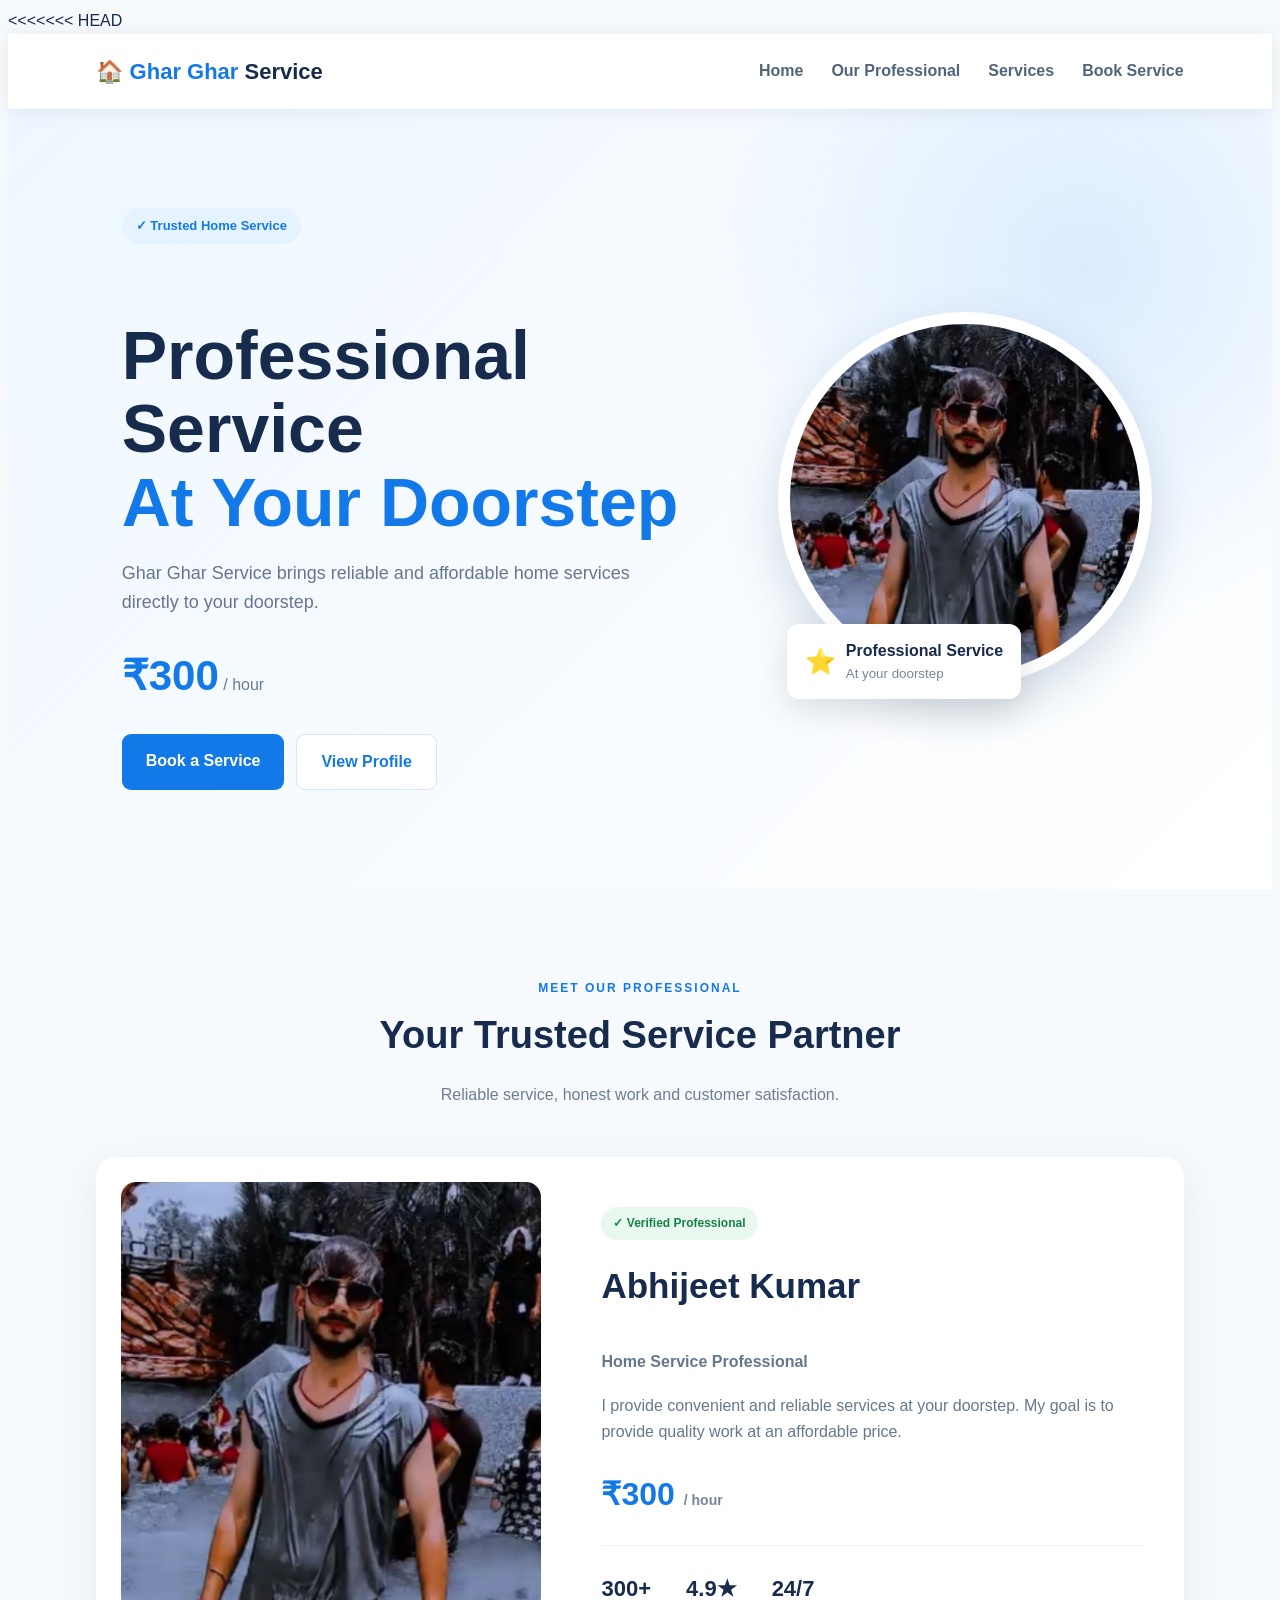
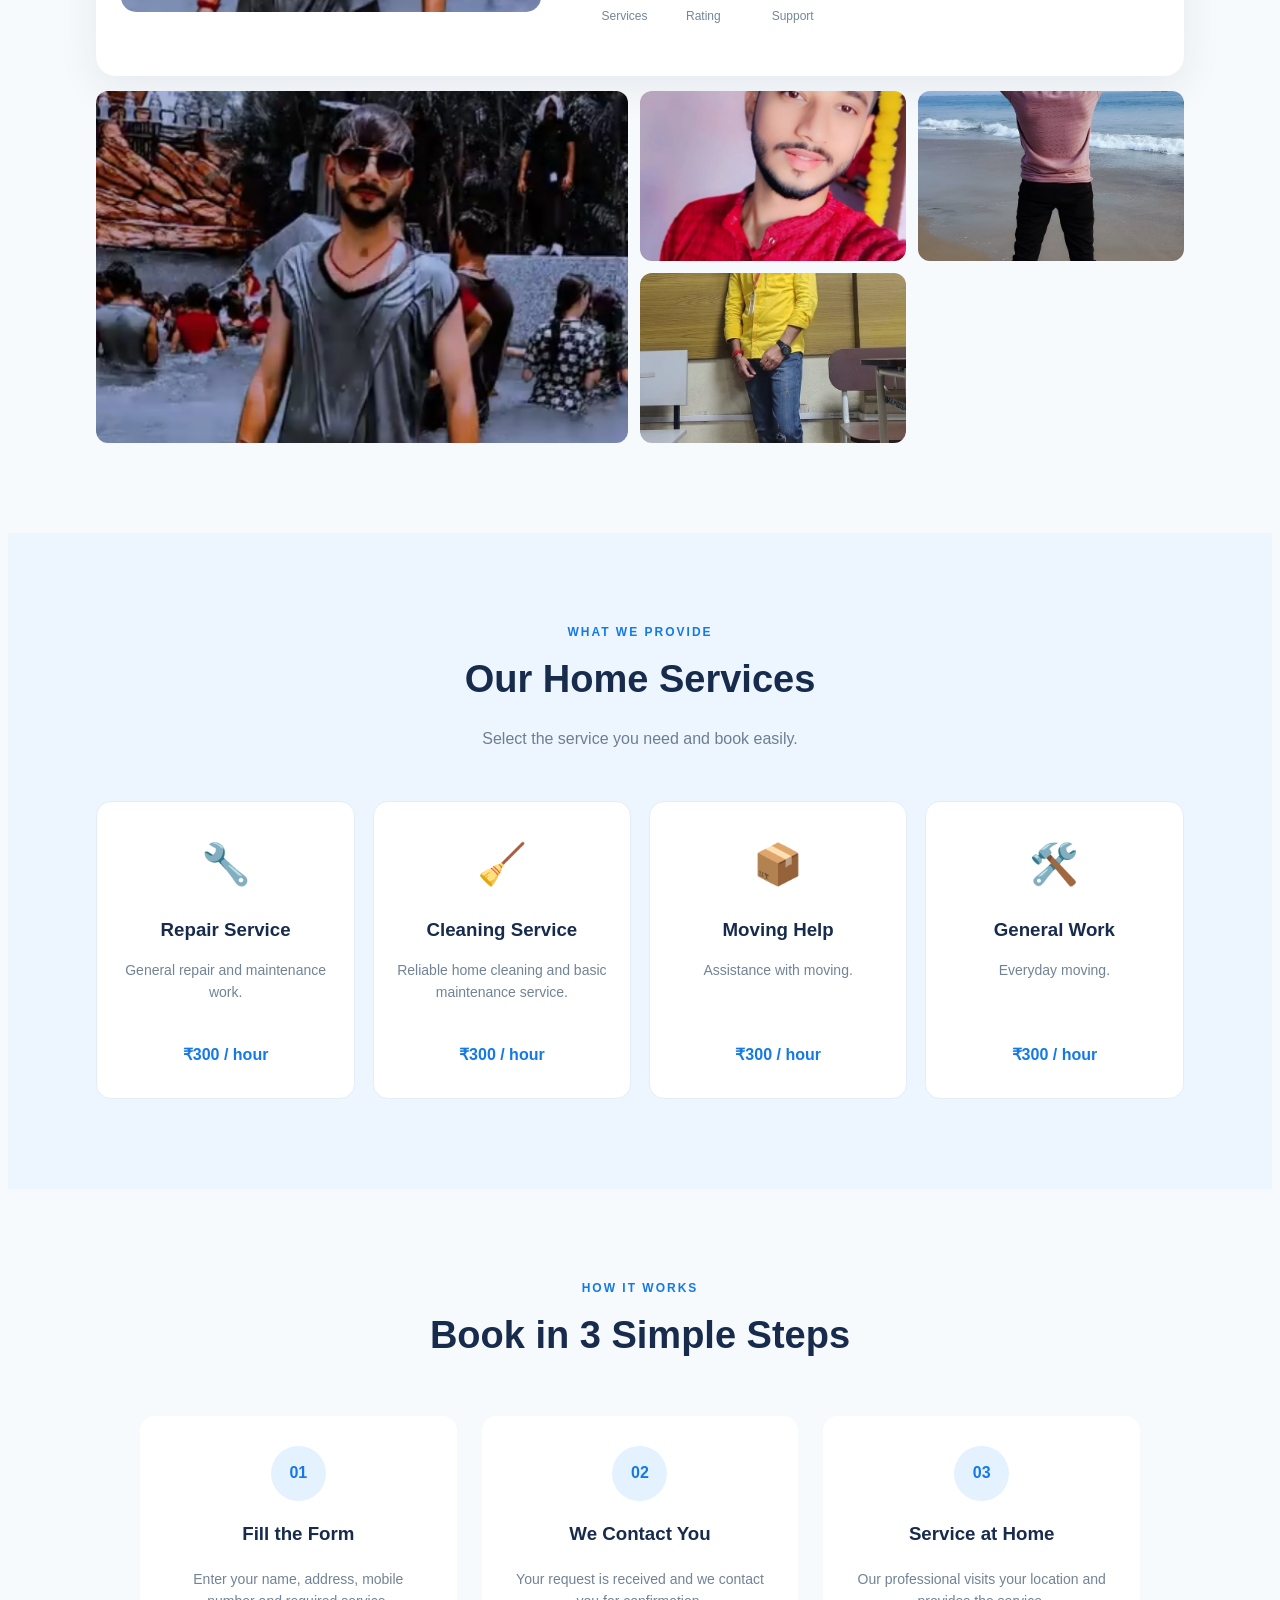
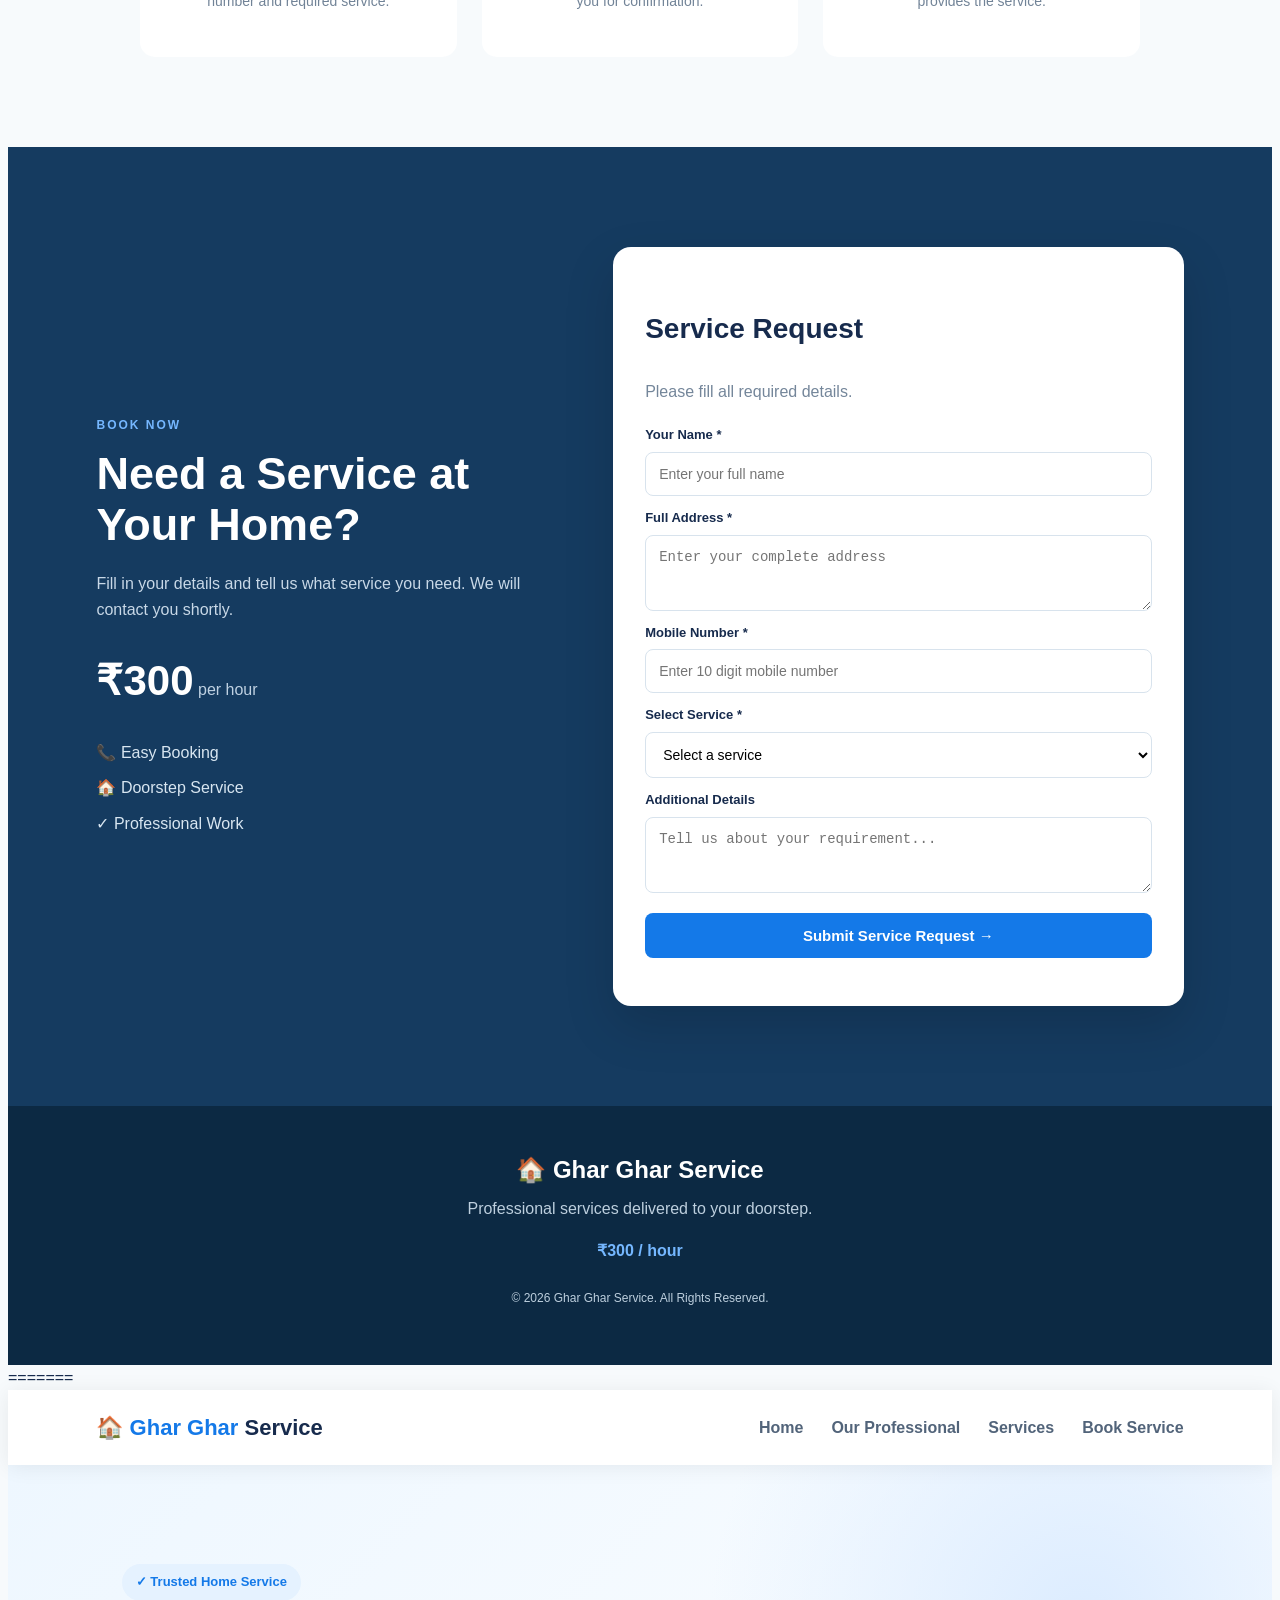
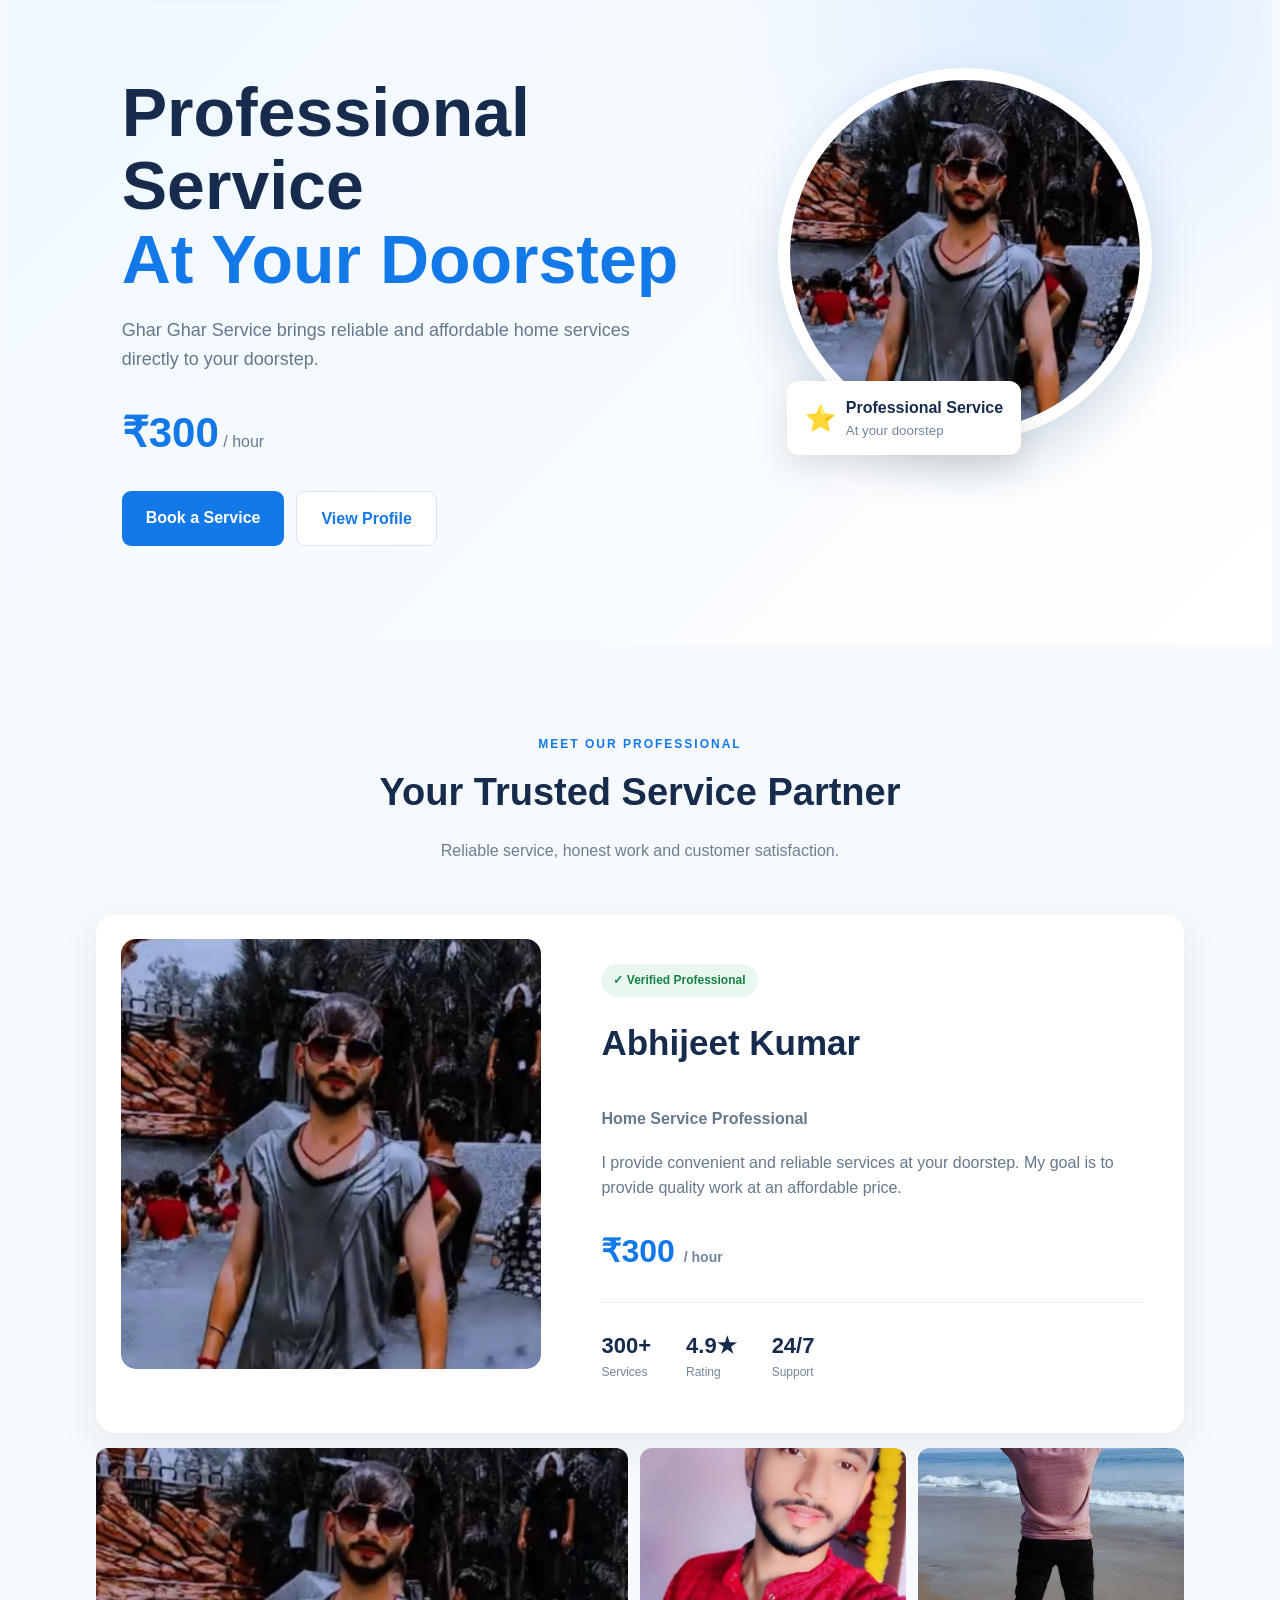
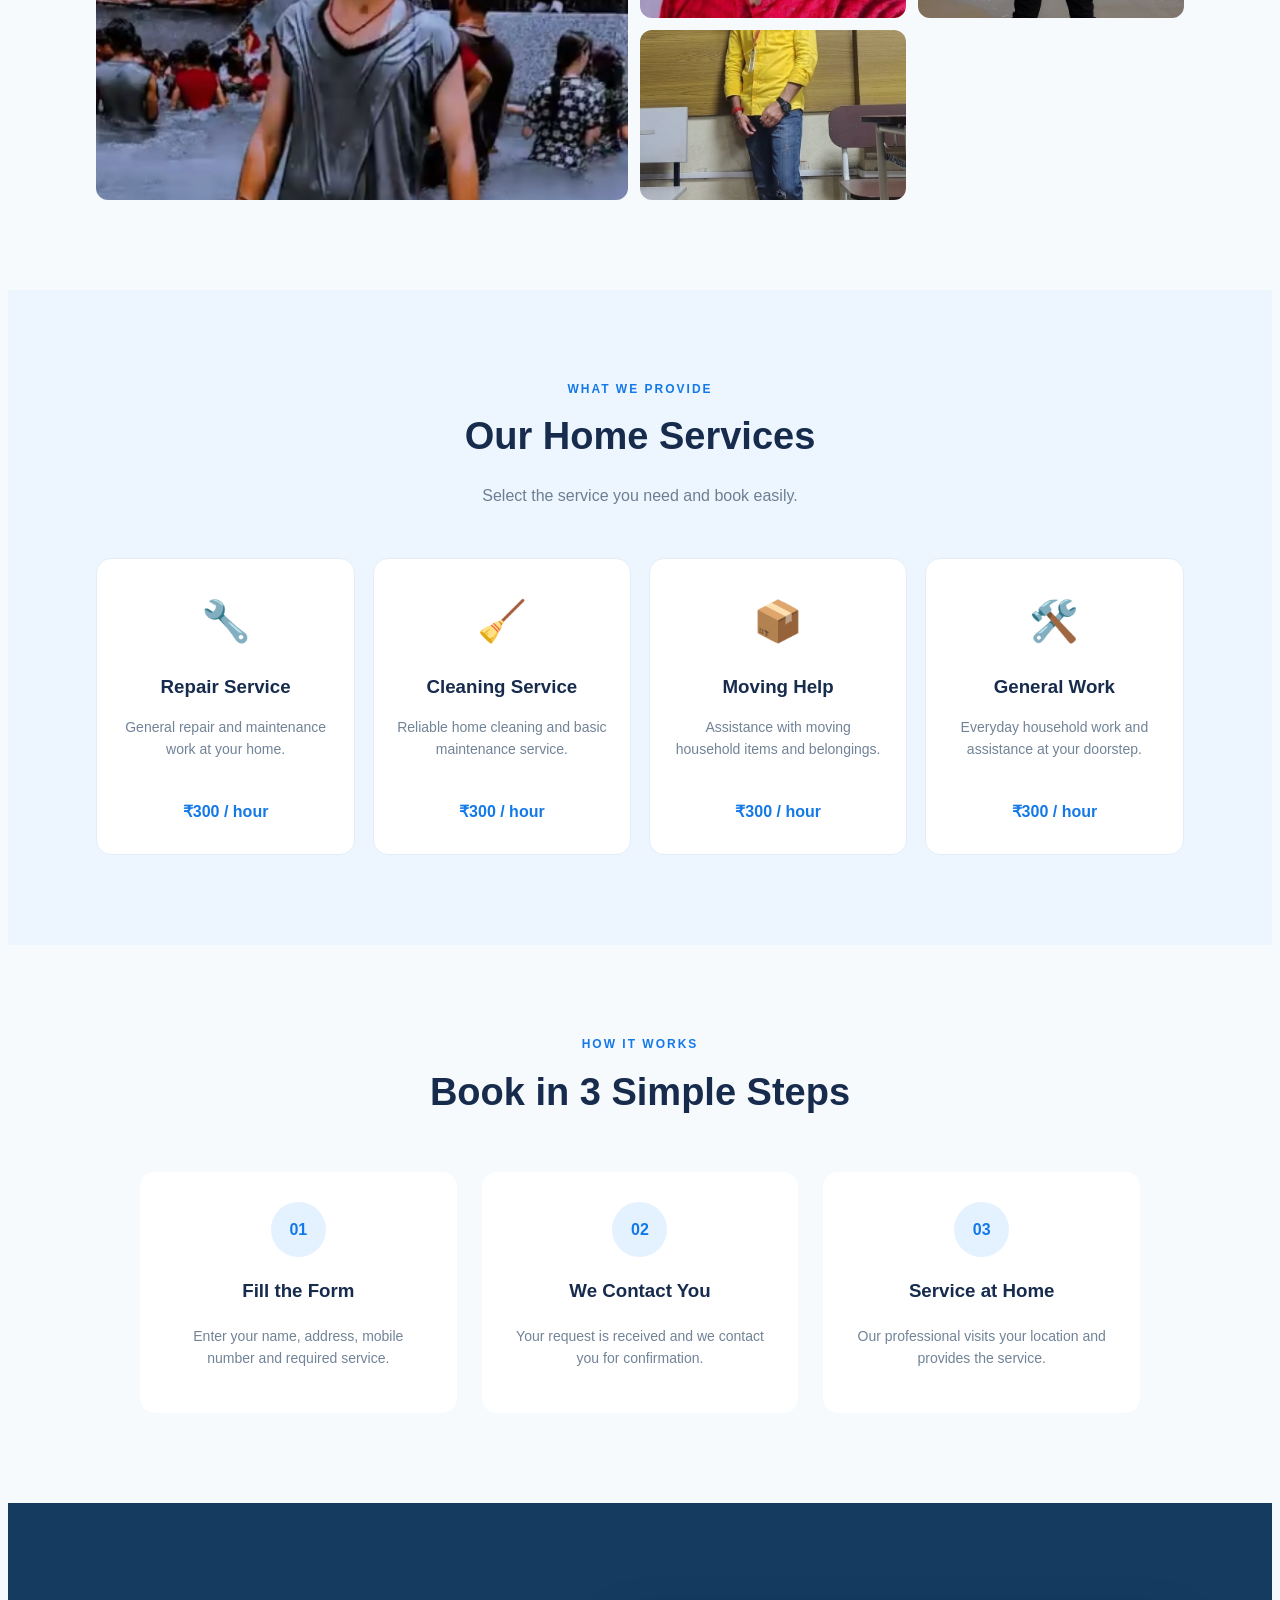
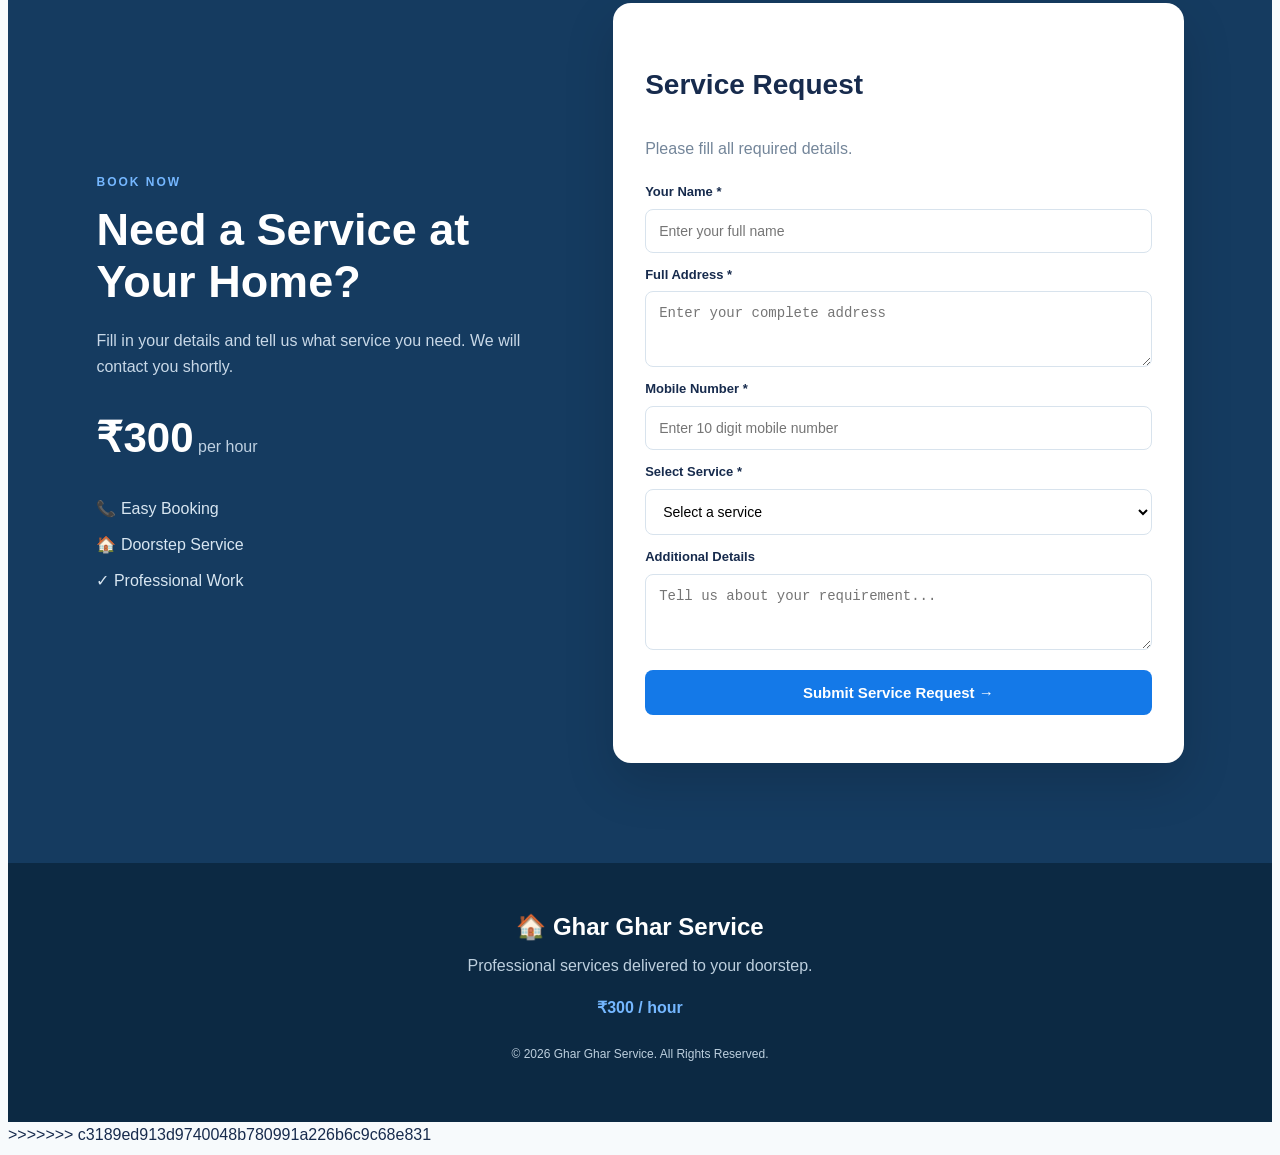
==== index.html @ c584a358 "Merge GitHub repository" ====
<<<<<<< HEAD
<!DOCTYPE html>
<html lang="en">
<head>
    <meta charset="UTF-8">
    <meta name="viewport" content="width=device-width, initial-scale=1.0">

    <title>Ghar Ghar Service | Home Services</title>

    <link rel="stylesheet" href="style.css">
</head>

<body>

<!-- ================= NAVBAR ================= -->

<header class="navbar">

    <div class="logo">
        🏠 <span>Ghar Ghar</span> Service
    </div>

    <button class="menu-btn" id="menuBtn">☰</button>

    <nav id="navMenu">
        <a href="#home">Home</a>
        <a href="#profile">Our Professional</a>
        <a href="#services">Services</a>
        <a href="#booking">Book Service</a>
    </nav>

</header>


<!-- ================= HERO ================= -->

<section class="hero" id="home">

    <div class="hero-content">

        <div class="badge">
            ✓ Trusted Home Service
        </div>

        <h1>
            Professional Service
            <span>At Your Doorstep</span>
        </h1>

        <p>
            Ghar Ghar Service brings reliable and affordable
            home services directly to your doorstep.
        </p>

        <div class="price">
            <strong>₹300</strong>
            <span>/ hour</span>
        </div>

        <div class="hero-buttons">

            <a href="#booking" class="btn">
                Book a Service
            </a>

            <a href="#profile" class="btn btn-light">
                View Profile
            </a>

        </div>

    </div>


    <div class="hero-profile">

        <div class="profile-circle">
            <img src="images/photo1.jpg" alt="Service Professional">
        </div>

        <div class="floating-card">
            <span>⭐</span>
            <div>
                <strong>Professional Service</strong>
                <small>At your doorstep</small>
            </div>
        </div>

    </div>

</section>


<!-- ================= ABOUT / PROFILE ================= -->

<section class="profile-section" id="profile">

    <div class="section-title">

        <span>MEET OUR PROFESSIONAL</span>

        <h2>Your Trusted Service Partner</h2>

        <p>
            Reliable service, honest work and customer satisfaction.
        </p>

    </div>


    <div class="profile-container">

        <!-- Main Profile -->

        <div class="profile-main">

            <div class="main-photo">

                <img src="images/photo1.jpg"
                     alt="Professional">

            </div>

            <div class="profile-info">

                <div class="verified">
                    ✓ Verified Professional
                </div>

                <h3>Abhijeet Kumar</h3>

                <p class="role">
                    Home Service Professional
                </p>

                <p>
                    I provide convenient and reliable services
                    at your doorstep. My goal is to provide
                    quality work at an affordable price.
                </p>

                <div class="profile-price">
                    ₹300 <small>/ hour</small>
                </div>

                <div class="profile-stats">

                    <div>
                        <strong>300+</strong>
                        <span>Services</span>
                    </div>

                    <div>
                        <strong>4.9★</strong>
                        <span>Rating</span>
                    </div>

                    <div>
                        <strong>24/7</strong>
                        <span>Support</span>
                    </div>

                </div>

            </div>

        </div>


        <!-- Photo Gallery -->

        <div class="gallery">

            <div class="gallery-item large">
                <img src="images/photo1.jpg"
                     alt="Service Photo">
            </div>

            <div class="gallery-item">
                <img src="images/photo2.jpg"
                     alt="Service Photo">
            </div>

            <div class="gallery-item">
                <img src="images/photo3.jpg"
                     alt="Service Photo">
            </div>

            <div class="gallery-item">
                <img src="images/photo4.jpg"
                     alt="Service Photo">
            </div>

        </div>

    </div>

</section>


<!-- ================= SERVICES ================= -->

<section class="services" id="services">

    <div class="section-title">

        <span>WHAT WE PROVIDE</span>

        <h2>Our Home Services</h2>

        <p>
            Select the service you need and book easily.
        </p>

    </div>


    <div class="service-grid">

        <div class="service-card">

            <div class="service-icon">🔧</div>

            <h3>Repair Service</h3>

            <p>
                General repair and maintenance work.
            </p>

            <strong>₹300 / hour</strong>

        </div>


        <div class="service-card">

            <div class="service-icon">🧹</div>

            <h3>Cleaning Service</h3>

            <p>
                Reliable home cleaning and basic
                maintenance service.
            </p>

            <strong>₹300 / hour</strong>

        </div>


        <div class="service-card">

            <div class="service-icon">📦</div>

            <h3>Moving Help</h3>

            <p>
                Assistance with moving.
            </p>

            <strong>₹300 / hour</strong>

        </div>


        <div class="service-card">

            <div class="service-icon">🛠️</div>

            <h3>General Work</h3>

            <p>
                Everyday moving.
            </p>

            <strong>₹300 / hour</strong>

        </div>

    </div>

</section>


<!-- ================= HOW IT WORKS ================= -->

<section class="how-section">

    <div class="section-title">

        <span>HOW IT WORKS</span>

        <h2>Book in 3 Simple Steps</h2>

    </div>


    <div class="steps">

        <div class="step">

            <div class="step-number">01</div>

            <h3>Fill the Form</h3>

            <p>
                Enter your name, address, mobile number
                and required service.
            </p>

        </div>


        <div class="step">

            <div class="step-number">02</div>

            <h3>We Contact You</h3>

            <p>
                Your request is received and we contact
                you for confirmation.
            </p>

        </div>


        <div class="step">

            <div class="step-number">03</div>

            <h3>Service at Home</h3>

            <p>
                Our professional visits your location
                and provides the service.
            </p>

        </div>

    </div>

</section>


<!-- ================= BOOKING FORM ================= -->

<section class="booking-section" id="booking">

    <div class="booking-wrapper">

        <div class="booking-text">

            <span>BOOK NOW</span>

            <h2>
                Need a Service
                at Your Home?
            </h2>

            <p>
                Fill in your details and tell us what
                service you need. We will contact you
                shortly.
            </p>

            <div class="booking-price">
                <strong>₹300</strong>
                <span>per hour</span>
            </div>

            <div class="contact-info">

                <div>📞 Easy Booking</div>
                <div>🏠 Doorstep Service</div>
                <div>✓ Professional Work</div>

            </div>

        </div>


        <!-- FORM -->

        <div class="form-card">

            <h3>Service Request</h3>

            <p>
                Please fill all required details.
            </p>


            <!--
                IMPORTANT:
                Replace YOUR_EMAIL@example.com
                with your real email address.
            -->

            <form
                id="serviceForm"
                action="https://formsubmit.co/ujjwalcse07@gmail.com"
                method="POST"
            >

                <!-- FormSubmit Settings -->

                <input
                    type="hidden"
                    name="_subject"
                    value="New Ghar Ghar Service Booking"
                >

                <input
                    type="hidden"
                    name="_captcha"
                    value="false"
                >

                <input
                    type="hidden"
                    name="_template"
                    value="table"
                >

                <input
                    type="hidden"
                    name="_next"
                    value="https://gharghar.netlify.app/thanks.html"
                >


                <label for="name">
                    Your Name *
                </label>

                <input
                    type="text"
                    id="name"
                    name="Name"
                    placeholder="Enter your full name"
                    required
                >


                <label for="address">
                    Full Address *
                </label>

                <textarea
                    id="address"
                    name="Address"
                    rows="3"
                    placeholder="Enter your complete address"
                    required
                ></textarea>


                <label for="mobile">
                    Mobile Number *
                </label>

                <input
                    type="tel"
                    id="mobile"
                    name="Mobile Number"
                    placeholder="Enter 10 digit mobile number"
                    maxlength="10"
                    pattern="[0-9]{10}"
                    required
                >


                <label for="service">
                    Select Service *
                </label>

                <select
                    id="service"
                    name="Service"
                    required
                >

                    <option value="">
                        Select a service
                    </option>

                    <option value="Repair Service">
                        Repair Service
                    </option>

                    <option value="Cleaning Service">
                        Cleaning Service
                    </option>

                    <option value="Moving Help">
                        Moving Help
                    </option>

                    <option value="General Work">
                        General Work
                    </option>

                    <option value="Other">
                        Other
                    </option>

                </select>


                <label for="message">
                    Additional Details
                </label>

                <textarea
                    id="message"
                    name="Additional Details"
                    rows="3"
                    placeholder="Tell us about your requirement..."
                ></textarea>


                <button
                    type="submit"
                    class="submit-btn"
                >
                    Submit Service Request →
                </button>

                <p
                    id="formMessage"
                    class="form-message"
                ></p>

            </form>

        </div>

    </div>

</section>


<!-- ================= FOOTER ================= -->

<footer>

    <div class="footer-logo">
        🏠 Ghar Ghar Service
    </div>

    <p>
        Professional services delivered to your doorstep.
    </p>

    <div class="footer-price">
        ₹300 / hour
    </div>

    <p class="copyright">
        © 2026 Ghar Ghar Service. All Rights Reserved.
    </p>

</footer>


<script src="script.js"></script>

</body>
=======
<!DOCTYPE html>
<html lang="en">
<head>
    <meta charset="UTF-8">
    <meta name="viewport" content="width=device-width, initial-scale=1.0">

    <title>Ghar Ghar Service | Home Services</title>

    <link rel="stylesheet" href="style.css">
</head>

<body>

<!-- ================= NAVBAR ================= -->

<header class="navbar">

    <div class="logo">
        🏠 <span>Ghar Ghar</span> Service
    </div>

    <button class="menu-btn" id="menuBtn">☰</button>

    <nav id="navMenu">
        <a href="#home">Home</a>
        <a href="#profile">Our Professional</a>
        <a href="#services">Services</a>
        <a href="#booking">Book Service</a>
    </nav>

</header>


<!-- ================= HERO ================= -->

<section class="hero" id="home">

    <div class="hero-content">

        <div class="badge">
            ✓ Trusted Home Service
        </div>

        <h1>
            Professional Service
            <span>At Your Doorstep</span>
        </h1>

        <p>
            Ghar Ghar Service brings reliable and affordable
            home services directly to your doorstep.
        </p>

        <div class="price">
            <strong>₹300</strong>
            <span>/ hour</span>
        </div>

        <div class="hero-buttons">

            <a href="#booking" class="btn">
                Book a Service
            </a>

            <a href="#profile" class="btn btn-light">
                View Profile
            </a>

        </div>

    </div>


    <div class="hero-profile">

        <div class="profile-circle">
            <img src="images/photo1.jpg" alt="Service Professional">
        </div>

        <div class="floating-card">
            <span>⭐</span>
            <div>
                <strong>Professional Service</strong>
                <small>At your doorstep</small>
            </div>
        </div>

    </div>

</section>


<!-- ================= ABOUT / PROFILE ================= -->

<section class="profile-section" id="profile">

    <div class="section-title">

        <span>MEET OUR PROFESSIONAL</span>

        <h2>Your Trusted Service Partner</h2>

        <p>
            Reliable service, honest work and customer satisfaction.
        </p>

    </div>


    <div class="profile-container">

        <!-- Main Profile -->

        <div class="profile-main">

            <div class="main-photo">

                <img src="images/photo1.jpg"
                     alt="Professional">

            </div>

            <div class="profile-info">

                <div class="verified">
                    ✓ Verified Professional
                </div>

                <h3>Abhijeet Kumar</h3>

                <p class="role">
                    Home Service Professional
                </p>

                <p>
                    I provide convenient and reliable services
                    at your doorstep. My goal is to provide
                    quality work at an affordable price.
                </p>

                <div class="profile-price">
                    ₹300 <small>/ hour</small>
                </div>

                <div class="profile-stats">

                    <div>
                        <strong>300+</strong>
                        <span>Services</span>
                    </div>

                    <div>
                        <strong>4.9★</strong>
                        <span>Rating</span>
                    </div>

                    <div>
                        <strong>24/7</strong>
                        <span>Support</span>
                    </div>

                </div>

            </div>

        </div>


        <!-- Photo Gallery -->

        <div class="gallery">

            <div class="gallery-item large">
                <img src="images/photo1.jpg"
                     alt="Service Photo">
            </div>

            <div class="gallery-item">
                <img src="images/photo2.jpg"
                     alt="Service Photo">
            </div>

            <div class="gallery-item">
                <img src="images/photo3.jpg"
                     alt="Service Photo">
            </div>

            <div class="gallery-item">
                <img src="images/photo4.jpg"
                     alt="Service Photo">
            </div>

        </div>

    </div>

</section>


<!-- ================= SERVICES ================= -->

<section class="services" id="services">

    <div class="section-title">

        <span>WHAT WE PROVIDE</span>

        <h2>Our Home Services</h2>

        <p>
            Select the service you need and book easily.
        </p>

    </div>


    <div class="service-grid">

        <div class="service-card">

            <div class="service-icon">🔧</div>

            <h3>Repair Service</h3>

            <p>
                General repair and maintenance work
                at your home.
            </p>

            <strong>₹300 / hour</strong>

        </div>


        <div class="service-card">

            <div class="service-icon">🧹</div>

            <h3>Cleaning Service</h3>

            <p>
                Reliable home cleaning and basic
                maintenance service.
            </p>

            <strong>₹300 / hour</strong>

        </div>


        <div class="service-card">

            <div class="service-icon">📦</div>

            <h3>Moving Help</h3>

            <p>
                Assistance with moving household
                items and belongings.
            </p>

            <strong>₹300 / hour</strong>

        </div>


        <div class="service-card">

            <div class="service-icon">🛠️</div>

            <h3>General Work</h3>

            <p>
                Everyday household work and
                assistance at your doorstep.
            </p>

            <strong>₹300 / hour</strong>

        </div>

    </div>

</section>


<!-- ================= HOW IT WORKS ================= -->

<section class="how-section">

    <div class="section-title">

        <span>HOW IT WORKS</span>

        <h2>Book in 3 Simple Steps</h2>

    </div>


    <div class="steps">

        <div class="step">

            <div class="step-number">01</div>

            <h3>Fill the Form</h3>

            <p>
                Enter your name, address, mobile number
                and required service.
            </p>

        </div>


        <div class="step">

            <div class="step-number">02</div>

            <h3>We Contact You</h3>

            <p>
                Your request is received and we contact
                you for confirmation.
            </p>

        </div>


        <div class="step">

            <div class="step-number">03</div>

            <h3>Service at Home</h3>

            <p>
                Our professional visits your location
                and provides the service.
            </p>

        </div>

    </div>

</section>


<!-- ================= BOOKING FORM ================= -->

<section class="booking-section" id="booking">

    <div class="booking-wrapper">

        <div class="booking-text">

            <span>BOOK NOW</span>

            <h2>
                Need a Service
                at Your Home?
            </h2>

            <p>
                Fill in your details and tell us what
                service you need. We will contact you
                shortly.
            </p>

            <div class="booking-price">
                <strong>₹300</strong>
                <span>per hour</span>
            </div>

            <div class="contact-info">

                <div>📞 Easy Booking</div>
                <div>🏠 Doorstep Service</div>
                <div>✓ Professional Work</div>

            </div>

        </div>


        <!-- FORM -->

        <div class="form-card">

            <h3>Service Request</h3>

            <p>
                Please fill all required details.
            </p>


            <!--
                IMPORTANT:
                Replace YOUR_EMAIL@example.com
                with your real email address.
            -->

            <form
                id="serviceForm"
                action="https://formsubmit.co/ujjwalcse07@gmail.com"
                method="POST"
            >

                <!-- FormSubmit Settings -->

                <input
                    type="hidden"
                    name="_subject"
                    value="New Ghar Ghar Service Booking"
                >

                <input
                    type="hidden"
                    name="_captcha"
                    value="false"
                >

                <input
                    type="hidden"
                    name="_template"
                    value="table"
                >

                <input
                    type="hidden"
                    name="_next"
                    value="https://gharghar.netlify.app/thanks.html"
                >


                <label for="name">
                    Your Name *
                </label>

                <input
                    type="text"
                    id="name"
                    name="Name"
                    placeholder="Enter your full name"
                    required
                >


                <label for="address">
                    Full Address *
                </label>

                <textarea
                    id="address"
                    name="Address"
                    rows="3"
                    placeholder="Enter your complete address"
                    required
                ></textarea>


                <label for="mobile">
                    Mobile Number *
                </label>

                <input
                    type="tel"
                    id="mobile"
                    name="Mobile Number"
                    placeholder="Enter 10 digit mobile number"
                    maxlength="10"
                    pattern="[0-9]{10}"
                    required
                >


                <label for="service">
                    Select Service *
                </label>

                <select
                    id="service"
                    name="Service"
                    required
                >

                    <option value="">
                        Select a service
                    </option>

                    <option value="Repair Service">
                        Repair Service
                    </option>

                    <option value="Cleaning Service">
                        Cleaning Service
                    </option>

                    <option value="Moving Help">
                        Moving Help
                    </option>

                    <option value="General Work">
                        General Work
                    </option>

                    <option value="Other">
                        Other
                    </option>

                </select>


                <label for="message">
                    Additional Details
                </label>

                <textarea
                    id="message"
                    name="Additional Details"
                    rows="3"
                    placeholder="Tell us about your requirement..."
                ></textarea>


                <button
                    type="submit"
                    class="submit-btn"
                >
                    Submit Service Request →
                </button>

                <p
                    id="formMessage"
                    class="form-message"
                ></p>

            </form>

        </div>

    </div>

</section>


<!-- ================= FOOTER ================= -->

<footer>

    <div class="footer-logo">
        🏠 Ghar Ghar Service
    </div>

    <p>
        Professional services delivered to your doorstep.
    </p>

    <div class="footer-price">
        ₹300 / hour
    </div>

    <p class="copyright">
        © 2026 Ghar Ghar Service. All Rights Reserved.
    </p>

</footer>


<script src="script.js"></script>

</body>
>>>>>>> c3189ed913d9740048b780991a226b6c9c68e831
</html>
---- style.css ----
<<<<<<< HEAD
* {
    margin: 0;
    padding: 0;
    box-sizing: border-box;
}

html {
    scroll-behavior: smooth;
}

body {
    font-family: Arial, Helvetica, sans-serif;
    background: #f7fafc;
    color: #172b4d;
    line-height: 1.6;
}

img {
    width: 100%;
    display: block;
}

.navbar {
    height: 75px;
    padding: 0 7%;
    background: white;
    display: flex;
    align-items: center;
    justify-content: space-between;
    position: sticky;
    top: 0;
    z-index: 1000;
    box-shadow: 0 2px 20px rgba(0,0,0,.07);
}

.logo {
    font-size: 22px;
    font-weight: 800;
    color: #172b4d;
}

.logo span {
    color: #1479e8;
}

nav {
    display: flex;
    gap: 28px;
}

nav a {
    text-decoration: none;
    color: #52647a;
    font-weight: 600;
}

nav a:hover {
    color: #1479e8;
}

.menu-btn {
    display: none;
    background: transparent;
    border: none;
    font-size: 26px;
    cursor: pointer;
}


/* HERO */

.hero {
    min-height: 620px;
    padding: 80px 9%;
    display: flex;
    align-items: center;
    justify-content: space-between;
    gap: 50px;
    background:
        radial-gradient(circle at 85% 20%, #dcecff, transparent 30%),
        linear-gradient(135deg, #eef7ff, #ffffff);
}

.hero-content {
    max-width: 600px;
}

.badge {
    display: inline-block;
    background: #e5f2ff;
    color: #1479e8;
    padding: 8px 14px;
    border-radius: 30px;
    font-size: 13px;
    font-weight: bold;
    margin-bottom: 18px;
}

.hero h1 {
    font-size: clamp(42px, 6vw, 68px);
    line-height: 1.08;
    margin-bottom: 20px;
}

.hero h1 span {
    display: block;
    color: #1479e8;
}

.hero p {
    font-size: 18px;
    color: #65778c;
    max-width: 520px;
}

.price {
    margin: 25px 0;
}

.price strong {
    font-size: 42px;
    color: #1479e8;
}

.price span {
    color: #697b8e;
}

.hero-buttons {
    display: flex;
    gap: 12px;
}

.btn {
    display: inline-block;
    text-decoration: none;
    padding: 14px 24px;
    border-radius: 9px;
    background: #1479e8;
    color: white;
    font-weight: bold;
    transition: .25s;
}

.btn:hover {
    transform: translateY(-3px);
    background: #075fb9;
}

.btn-light {
    background: white;
    color: #1479e8;
    border: 1px solid #d7e6f5;
}


/* HERO PROFILE */

.hero-profile {
    position: relative;
    width: 400px;
    height: 430px;
    display: flex;
    align-items: center;
    justify-content: center;
}

.profile-circle {
    width: 350px;
    height: 350px;
    overflow: hidden;
    border-radius: 50%;
    border: 12px solid white;
    box-shadow: 0 20px 50px rgba(22,70,110,.18);
    background: #dfefff;
}

.profile-circle img {
    height: 100%;
    object-fit: cover;
}

.floating-card {
    position: absolute;
    bottom: 15px;
    left: 15px;
    display: flex;
    gap: 10px;
    align-items: center;
    background: white;
    padding: 14px 18px;
    border-radius: 12px;
    box-shadow: 0 12px 35px rgba(0,0,0,.12);
}

.floating-card span {
    font-size: 25px;
}

.floating-card strong,
.floating-card small {
    display: block;
}

.floating-card small {
    color: #75879a;
}


/* COMMON */

.profile-section,
.services,
.how-section {
    padding: 90px 7%;
}

.section-title {
    text-align: center;
    max-width: 650px;
    margin: 0 auto 50px;
}

.section-title span {
    color: #1479e8;
    font-size: 12px;
    letter-spacing: 2px;
    font-weight: 800;
}

.section-title h2 {
    font-size: 38px;
    margin: 7px 0;
}

.section-title p {
    color: #6d7e91;
}


/* PROFILE */

.profile-container {
    max-width: 1150px;
    margin: auto;
}

.profile-main {
    display: grid;
    grid-template-columns: 420px 1fr;
    gap: 45px;
    background: white;
    padding: 25px;
    border-radius: 20px;
    box-shadow: 0 12px 40px rgba(23,43,77,.08);
}

.main-photo {
    height: 430px;
    overflow: hidden;
    border-radius: 15px;
}

.main-photo img {
    height: 100%;
    object-fit: cover;
}

.profile-info {
    padding: 25px 15px;
}

.verified {
    display: inline-block;
    background: #e9f8ef;
    color: #178047;
    padding: 7px 12px;
    border-radius: 20px;
    font-size: 12px;
    font-weight: bold;
}

.profile-info h3 {
    font-size: 35px;
    margin-top: 18px;
}

.role {
    color: #1479e8;
    font-weight: bold;
    margin-bottom: 18px;
}

.profile-info > p {
    color: #66788c;
}

.profile-price {
    font-size: 32px;
    font-weight: bold;
    color: #1479e8;
    margin: 25px 0;
}

.profile-price small {
    font-size: 14px;
    color: #73869a;
}

.profile-stats {
    display: flex;
    gap: 35px;
    border-top: 1px solid #edf1f5;
    padding-top: 25px;
}

.profile-stats strong,
.profile-stats span {
    display: block;
}

.profile-stats strong {
    font-size: 22px;
}

.profile-stats span {
    font-size: 12px;
    color: #74869a;
}


/* GALLERY */

.gallery {
    display: grid;
    grid-template-columns: 2fr 1fr 1fr;
    grid-template-rows: 170px 170px;
    gap: 12px;
    margin-top: 15px;
}

.gallery-item {
    overflow: hidden;
    border-radius: 12px;
}

.gallery-item.large {
    grid-row: 1 / 3;
}

.gallery-item img {
    height: 100%;
    object-fit: cover;
    transition: .4s;
}

.gallery-item:hover img {
    transform: scale(1.06);
}


/* SERVICES */

.services {
    background: #edf6ff;
}

.service-grid {
    max-width: 1150px;
    margin: auto;
    display: grid;
    grid-template-columns: repeat(4, 1fr);
    gap: 18px;
}

.service-card {
    background: white;
    padding: 30px 22px;
    border-radius: 15px;
    text-align: center;
    transition: .25s;
    border: 1px solid #e4edf6;
}

.service-card:hover {
    transform: translateY(-8px);
    box-shadow: 0 15px 35px rgba(20,121,232,.12);
}

.service-icon {
    font-size: 40px;
    margin-bottom: 10px;
}

.service-card h3 {
    margin-bottom: 8px;
}

.service-card p {
    color: #718397;
    font-size: 14px;
    min-height: 68px;
}

.service-card strong {
    display: block;
    color: #1479e8;
    margin-top: 15px;
}


/* HOW IT WORKS */

.steps {
    max-width: 1000px;
    margin: auto;
    display: grid;
    grid-template-columns: repeat(3, 1fr);
    gap: 25px;
}

.step {
    text-align: center;
    padding: 30px;
    background: white;
    border-radius: 15px;
}

.step-number {
    width: 55px;
    height: 55px;
    margin: 0 auto 15px;
    border-radius: 50%;
    background: #e4f1ff;
    color: #1479e8;
    display: flex;
    justify-content: center;
    align-items: center;
    font-weight: bold;
}

.step p {
    color: #718397;
    font-size: 14px;
}


/* BOOKING */

.booking-section {
    padding: 100px 7%;
    background: #153b60;
}

.booking-wrapper {
    max-width: 1100px;
    margin: auto;
    display: grid;
    grid-template-columns: .9fr 1.1fr;
    gap: 50px;
    align-items: center;
}

.booking-text {
    color: white;
}

.booking-text > span {
    color: #75b7ff;
    font-size: 12px;
    font-weight: bold;
    letter-spacing: 2px;
}

.booking-text h2 {
    font-size: 45px;
    line-height: 1.15;
    margin: 12px 0 20px;
}

.booking-text > p {
    color: #c8d8e7;
}

.booking-price {
    margin: 25px 0;
}

.booking-price strong {
    font-size: 42px;
}

.booking-price span {
    color: #bfd1e2;
}

.contact-info {
    display: flex;
    flex-direction: column;
    gap: 10px;
    color: #d8e6f1;
}


/* FORM */

.form-card {
    background: white;
    padding: 32px;
    border-radius: 18px;
    box-shadow: 0 20px 50px rgba(0,0,0,.15);
}

.form-card h3 {
    font-size: 28px;
}

.form-card > p {
    color: #74869a;
    margin-bottom: 20px;
}

.form-card label {
    display: block;
    font-size: 13px;
    font-weight: bold;
    margin: 12px 0 6px;
}

.form-card input,
.form-card textarea,
.form-card select {
    width: 100%;
    padding: 13px;
    border: 1px solid #d8e3ed;
    border-radius: 8px;
    outline: none;
    font-size: 14px;
    background: white;
}

.form-card input:focus,
.form-card textarea:focus,
.form-card select:focus {
    border-color: #1479e8;
}

.submit-btn {
    width: 100%;
    margin-top: 20px;
    padding: 14px;
    border: none;
    border-radius: 8px;
    background: #1479e8;
    color: white;
    font-weight: bold;
    cursor: pointer;
    font-size: 15px;
}

.submit-btn:hover {
    background: #075fb9;
}

.form-message {
    text-align: center;
    font-size: 13px;
}


/* FOOTER */

footer {
    background: #0c2943;
    color: white;
    text-align: center;
    padding: 45px 20px;
}

.footer-logo {
    font-size: 24px;
    font-weight: bold;
}

footer p {
    color: #bdcfde;
    margin-top: 7px;
}

.footer-price {
    color: #75b7ff;
    font-weight: bold;
    margin-top: 15px;
}

.copyright {
    font-size: 12px;
    margin-top: 25px !important;
}


/* RESPONSIVE */

@media (max-width: 900px) {

    .hero {
        flex-direction: column;
        text-align: center;
    }

    .hero p {
        margin: auto;
    }

    .hero-buttons {
        justify-content: center;
    }

    .service-grid {
        grid-template-columns: repeat(2, 1fr);
    }

    .profile-main {
        grid-template-columns: 1fr;
    }

    .booking-wrapper {
        grid-template-columns: 1fr;
    }

    .steps {
        grid-template-columns: 1fr;
    }

}

@media (max-width: 650px) {

    .navbar {
        padding: 0 20px;
    }

    nav {
        display: none;
        position: absolute;
        top: 75px;
        left: 0;
        width: 100%;
        background: white;
        flex-direction: column;
        padding: 20px;
        gap: 15px;
    }

    nav.active {
        display: flex;
    }

    .menu-btn {
        display: block;
    }

    .hero {
        padding: 60px 20px;
    }

    .hero-profile {
        width: 100%;
        height: 350px;
    }

    .profile-circle {
        width: 280px;
        height: 280px;
    }

    .section-title h2 {
        font-size: 29px;
    }

    .profile-section,
    .services,
    .how-section {
        padding: 60px 20px;
    }

    .service-grid {
        grid-template-columns: 1fr;
    }

    .profile-stats {
        gap: 15px;
    }

    .gallery {
        grid-template-columns: 1fr 1fr;
        grid-template-rows: 180px 180px;
    }

    .gallery-item.large {
        grid-column: 1 / 3;
        grid-row: auto;
    }

    .booking-section {
        padding: 65px 20px;
    }

    .booking-text h2 {
        font-size: 35px;
    }

    .form-card {
        padding: 22px;
    }
=======
* {
    margin: 0;
    padding: 0;
    box-sizing: border-box;
}

html {
    scroll-behavior: smooth;
}

body {
    font-family: Arial, Helvetica, sans-serif;
    background: #f7fafc;
    color: #172b4d;
    line-height: 1.6;
}

img {
    width: 100%;
    display: block;
}

.navbar {
    height: 75px;
    padding: 0 7%;
    background: white;
    display: flex;
    align-items: center;
    justify-content: space-between;
    position: sticky;
    top: 0;
    z-index: 1000;
    box-shadow: 0 2px 20px rgba(0,0,0,.07);
}

.logo {
    font-size: 22px;
    font-weight: 800;
    color: #172b4d;
}

.logo span {
    color: #1479e8;
}

nav {
    display: flex;
    gap: 28px;
}

nav a {
    text-decoration: none;
    color: #52647a;
    font-weight: 600;
}

nav a:hover {
    color: #1479e8;
}

.menu-btn {
    display: none;
    background: transparent;
    border: none;
    font-size: 26px;
    cursor: pointer;
}


/* HERO */

.hero {
    min-height: 620px;
    padding: 80px 9%;
    display: flex;
    align-items: center;
    justify-content: space-between;
    gap: 50px;
    background:
        radial-gradient(circle at 85% 20%, #dcecff, transparent 30%),
        linear-gradient(135deg, #eef7ff, #ffffff);
}

.hero-content {
    max-width: 600px;
}

.badge {
    display: inline-block;
    background: #e5f2ff;
    color: #1479e8;
    padding: 8px 14px;
    border-radius: 30px;
    font-size: 13px;
    font-weight: bold;
    margin-bottom: 18px;
}

.hero h1 {
    font-size: clamp(42px, 6vw, 68px);
    line-height: 1.08;
    margin-bottom: 20px;
}

.hero h1 span {
    display: block;
    color: #1479e8;
}

.hero p {
    font-size: 18px;
    color: #65778c;
    max-width: 520px;
}

.price {
    margin: 25px 0;
}

.price strong {
    font-size: 42px;
    color: #1479e8;
}

.price span {
    color: #697b8e;
}

.hero-buttons {
    display: flex;
    gap: 12px;
}

.btn {
    display: inline-block;
    text-decoration: none;
    padding: 14px 24px;
    border-radius: 9px;
    background: #1479e8;
    color: white;
    font-weight: bold;
    transition: .25s;
}

.btn:hover {
    transform: translateY(-3px);
    background: #075fb9;
}

.btn-light {
    background: white;
    color: #1479e8;
    border: 1px solid #d7e6f5;
}


/* HERO PROFILE */

.hero-profile {
    position: relative;
    width: 400px;
    height: 430px;
    display: flex;
    align-items: center;
    justify-content: center;
}

.profile-circle {
    width: 350px;
    height: 350px;
    overflow: hidden;
    border-radius: 50%;
    border: 12px solid white;
    box-shadow: 0 20px 50px rgba(22,70,110,.18);
    background: #dfefff;
}

.profile-circle img {
    height: 100%;
    object-fit: cover;
}

.floating-card {
    position: absolute;
    bottom: 15px;
    left: 15px;
    display: flex;
    gap: 10px;
    align-items: center;
    background: white;
    padding: 14px 18px;
    border-radius: 12px;
    box-shadow: 0 12px 35px rgba(0,0,0,.12);
}

.floating-card span {
    font-size: 25px;
}

.floating-card strong,
.floating-card small {
    display: block;
}

.floating-card small {
    color: #75879a;
}


/* COMMON */

.profile-section,
.services,
.how-section {
    padding: 90px 7%;
}

.section-title {
    text-align: center;
    max-width: 650px;
    margin: 0 auto 50px;
}

.section-title span {
    color: #1479e8;
    font-size: 12px;
    letter-spacing: 2px;
    font-weight: 800;
}

.section-title h2 {
    font-size: 38px;
    margin: 7px 0;
}

.section-title p {
    color: #6d7e91;
}


/* PROFILE */

.profile-container {
    max-width: 1150px;
    margin: auto;
}

.profile-main {
    display: grid;
    grid-template-columns: 420px 1fr;
    gap: 45px;
    background: white;
    padding: 25px;
    border-radius: 20px;
    box-shadow: 0 12px 40px rgba(23,43,77,.08);
}

.main-photo {
    height: 430px;
    overflow: hidden;
    border-radius: 15px;
}

.main-photo img {
    height: 100%;
    object-fit: cover;
}

.profile-info {
    padding: 25px 15px;
}

.verified {
    display: inline-block;
    background: #e9f8ef;
    color: #178047;
    padding: 7px 12px;
    border-radius: 20px;
    font-size: 12px;
    font-weight: bold;
}

.profile-info h3 {
    font-size: 35px;
    margin-top: 18px;
}

.role {
    color: #1479e8;
    font-weight: bold;
    margin-bottom: 18px;
}

.profile-info > p {
    color: #66788c;
}

.profile-price {
    font-size: 32px;
    font-weight: bold;
    color: #1479e8;
    margin: 25px 0;
}

.profile-price small {
    font-size: 14px;
    color: #73869a;
}

.profile-stats {
    display: flex;
    gap: 35px;
    border-top: 1px solid #edf1f5;
    padding-top: 25px;
}

.profile-stats strong,
.profile-stats span {
    display: block;
}

.profile-stats strong {
    font-size: 22px;
}

.profile-stats span {
    font-size: 12px;
    color: #74869a;
}


/* GALLERY */

.gallery {
    display: grid;
    grid-template-columns: 2fr 1fr 1fr;
    grid-template-rows: 170px 170px;
    gap: 12px;
    margin-top: 15px;
}

.gallery-item {
    overflow: hidden;
    border-radius: 12px;
}

.gallery-item.large {
    grid-row: 1 / 3;
}

.gallery-item img {
    height: 100%;
    object-fit: cover;
    transition: .4s;
}

.gallery-item:hover img {
    transform: scale(1.06);
}


/* SERVICES */

.services {
    background: #edf6ff;
}

.service-grid {
    max-width: 1150px;
    margin: auto;
    display: grid;
    grid-template-columns: repeat(4, 1fr);
    gap: 18px;
}

.service-card {
    background: white;
    padding: 30px 22px;
    border-radius: 15px;
    text-align: center;
    transition: .25s;
    border: 1px solid #e4edf6;
}

.service-card:hover {
    transform: translateY(-8px);
    box-shadow: 0 15px 35px rgba(20,121,232,.12);
}

.service-icon {
    font-size: 40px;
    margin-bottom: 10px;
}

.service-card h3 {
    margin-bottom: 8px;
}

.service-card p {
    color: #718397;
    font-size: 14px;
    min-height: 68px;
}

.service-card strong {
    display: block;
    color: #1479e8;
    margin-top: 15px;
}


/* HOW IT WORKS */

.steps {
    max-width: 1000px;
    margin: auto;
    display: grid;
    grid-template-columns: repeat(3, 1fr);
    gap: 25px;
}

.step {
    text-align: center;
    padding: 30px;
    background: white;
    border-radius: 15px;
}

.step-number {
    width: 55px;
    height: 55px;
    margin: 0 auto 15px;
    border-radius: 50%;
    background: #e4f1ff;
    color: #1479e8;
    display: flex;
    justify-content: center;
    align-items: center;
    font-weight: bold;
}

.step p {
    color: #718397;
    font-size: 14px;
}


/* BOOKING */

.booking-section {
    padding: 100px 7%;
    background: #153b60;
}

.booking-wrapper {
    max-width: 1100px;
    margin: auto;
    display: grid;
    grid-template-columns: .9fr 1.1fr;
    gap: 50px;
    align-items: center;
}

.booking-text {
    color: white;
}

.booking-text > span {
    color: #75b7ff;
    font-size: 12px;
    font-weight: bold;
    letter-spacing: 2px;
}

.booking-text h2 {
    font-size: 45px;
    line-height: 1.15;
    margin: 12px 0 20px;
}

.booking-text > p {
    color: #c8d8e7;
}

.booking-price {
    margin: 25px 0;
}

.booking-price strong {
    font-size: 42px;
}

.booking-price span {
    color: #bfd1e2;
}

.contact-info {
    display: flex;
    flex-direction: column;
    gap: 10px;
    color: #d8e6f1;
}


/* FORM */

.form-card {
    background: white;
    padding: 32px;
    border-radius: 18px;
    box-shadow: 0 20px 50px rgba(0,0,0,.15);
}

.form-card h3 {
    font-size: 28px;
}

.form-card > p {
    color: #74869a;
    margin-bottom: 20px;
}

.form-card label {
    display: block;
    font-size: 13px;
    font-weight: bold;
    margin: 12px 0 6px;
}

.form-card input,
.form-card textarea,
.form-card select {
    width: 100%;
    padding: 13px;
    border: 1px solid #d8e3ed;
    border-radius: 8px;
    outline: none;
    font-size: 14px;
    background: white;
}

.form-card input:focus,
.form-card textarea:focus,
.form-card select:focus {
    border-color: #1479e8;
}

.submit-btn {
    width: 100%;
    margin-top: 20px;
    padding: 14px;
    border: none;
    border-radius: 8px;
    background: #1479e8;
    color: white;
    font-weight: bold;
    cursor: pointer;
    font-size: 15px;
}

.submit-btn:hover {
    background: #075fb9;
}

.form-message {
    text-align: center;
    font-size: 13px;
}


/* FOOTER */

footer {
    background: #0c2943;
    color: white;
    text-align: center;
    padding: 45px 20px;
}

.footer-logo {
    font-size: 24px;
    font-weight: bold;
}

footer p {
    color: #bdcfde;
    margin-top: 7px;
}

.footer-price {
    color: #75b7ff;
    font-weight: bold;
    margin-top: 15px;
}

.copyright {
    font-size: 12px;
    margin-top: 25px !important;
}


/* RESPONSIVE */

@media (max-width: 900px) {

    .hero {
        flex-direction: column;
        text-align: center;
    }

    .hero p {
        margin: auto;
    }

    .hero-buttons {
        justify-content: center;
    }

    .service-grid {
        grid-template-columns: repeat(2, 1fr);
    }

    .profile-main {
        grid-template-columns: 1fr;
    }

    .booking-wrapper {
        grid-template-columns: 1fr;
    }

    .steps {
        grid-template-columns: 1fr;
    }

}

@media (max-width: 650px) {

    .navbar {
        padding: 0 20px;
    }

    nav {
        display: none;
        position: absolute;
        top: 75px;
        left: 0;
        width: 100%;
        background: white;
        flex-direction: column;
        padding: 20px;
        gap: 15px;
    }

    nav.active {
        display: flex;
    }

    .menu-btn {
        display: block;
    }

    .hero {
        padding: 60px 20px;
    }

    .hero-profile {
        width: 100%;
        height: 350px;
    }

    .profile-circle {
        width: 280px;
        height: 280px;
    }

    .section-title h2 {
        font-size: 29px;
    }

    .profile-section,
    .services,
    .how-section {
        padding: 60px 20px;
    }

    .service-grid {
        grid-template-columns: 1fr;
    }

    .profile-stats {
        gap: 15px;
    }

    .gallery {
        grid-template-columns: 1fr 1fr;
        grid-template-rows: 180px 180px;
    }

    .gallery-item.large {
        grid-column: 1 / 3;
        grid-row: auto;
    }

    .booking-section {
        padding: 65px 20px;
    }

    .booking-text h2 {
        font-size: 35px;
    }

    .form-card {
        padding: 22px;
    }
>>>>>>> c3189ed913d9740048b780991a226b6c9c68e831
}
---- style.css ----
<<<<<<< HEAD
* {
    margin: 0;
    padding: 0;
    box-sizing: border-box;
}

html {
    scroll-behavior: smooth;
}

body {
    font-family: Arial, Helvetica, sans-serif;
    background: #f7fafc;
    color: #172b4d;
    line-height: 1.6;
}

img {
    width: 100%;
    display: block;
}

.navbar {
    height: 75px;
    padding: 0 7%;
    background: white;
    display: flex;
    align-items: center;
    justify-content: space-between;
    position: sticky;
    top: 0;
    z-index: 1000;
    box-shadow: 0 2px 20px rgba(0,0,0,.07);
}

.logo {
    font-size: 22px;
    font-weight: 800;
    color: #172b4d;
}

.logo span {
    color: #1479e8;
}

nav {
    display: flex;
    gap: 28px;
}

nav a {
    text-decoration: none;
    color: #52647a;
    font-weight: 600;
}

nav a:hover {
    color: #1479e8;
}

.menu-btn {
    display: none;
    background: transparent;
    border: none;
    font-size: 26px;
    cursor: pointer;
}


/* HERO */

.hero {
    min-height: 620px;
    padding: 80px 9%;
    display: flex;
    align-items: center;
    justify-content: space-between;
    gap: 50px;
    background:
        radial-gradient(circle at 85% 20%, #dcecff, transparent 30%),
        linear-gradient(135deg, #eef7ff, #ffffff);
}

.hero-content {
    max-width: 600px;
}

.badge {
    display: inline-block;
    background: #e5f2ff;
    color: #1479e8;
    padding: 8px 14px;
    border-radius: 30px;
    font-size: 13px;
    font-weight: bold;
    margin-bottom: 18px;
}

.hero h1 {
    font-size: clamp(42px, 6vw, 68px);
    line-height: 1.08;
    margin-bottom: 20px;
}

.hero h1 span {
    display: block;
    color: #1479e8;
}

.hero p {
    font-size: 18px;
    color: #65778c;
    max-width: 520px;
}

.price {
    margin: 25px 0;
}

.price strong {
    font-size: 42px;
    color: #1479e8;
}

.price span {
    color: #697b8e;
}

.hero-buttons {
    display: flex;
    gap: 12px;
}

.btn {
    display: inline-block;
    text-decoration: none;
    padding: 14px 24px;
    border-radius: 9px;
    background: #1479e8;
    color: white;
    font-weight: bold;
    transition: .25s;
}

.btn:hover {
    transform: translateY(-3px);
    background: #075fb9;
}

.btn-light {
    background: white;
    color: #1479e8;
    border: 1px solid #d7e6f5;
}


/* HERO PROFILE */

.hero-profile {
    position: relative;
    width: 400px;
    height: 430px;
    display: flex;
    align-items: center;
    justify-content: center;
}

.profile-circle {
    width: 350px;
    height: 350px;
    overflow: hidden;
    border-radius: 50%;
    border: 12px solid white;
    box-shadow: 0 20px 50px rgba(22,70,110,.18);
    background: #dfefff;
}

.profile-circle img {
    height: 100%;
    object-fit: cover;
}

.floating-card {
    position: absolute;
    bottom: 15px;
    left: 15px;
    display: flex;
    gap: 10px;
    align-items: center;
    background: white;
    padding: 14px 18px;
    border-radius: 12px;
    box-shadow: 0 12px 35px rgba(0,0,0,.12);
}

.floating-card span {
    font-size: 25px;
}

.floating-card strong,
.floating-card small {
    display: block;
}

.floating-card small {
    color: #75879a;
}


/* COMMON */

.profile-section,
.services,
.how-section {
    padding: 90px 7%;
}

.section-title {
    text-align: center;
    max-width: 650px;
    margin: 0 auto 50px;
}

.section-title span {
    color: #1479e8;
    font-size: 12px;
    letter-spacing: 2px;
    font-weight: 800;
}

.section-title h2 {
    font-size: 38px;
    margin: 7px 0;
}

.section-title p {
    color: #6d7e91;
}


/* PROFILE */

.profile-container {
    max-width: 1150px;
    margin: auto;
}

.profile-main {
    display: grid;
    grid-template-columns: 420px 1fr;
    gap: 45px;
    background: white;
    padding: 25px;
    border-radius: 20px;
    box-shadow: 0 12px 40px rgba(23,43,77,.08);
}

.main-photo {
    height: 430px;
    overflow: hidden;
    border-radius: 15px;
}

.main-photo img {
    height: 100%;
    object-fit: cover;
}

.profile-info {
    padding: 25px 15px;
}

.verified {
    display: inline-block;
    background: #e9f8ef;
    color: #178047;
    padding: 7px 12px;
    border-radius: 20px;
    font-size: 12px;
    font-weight: bold;
}

.profile-info h3 {
    font-size: 35px;
    margin-top: 18px;
}

.role {
    color: #1479e8;
    font-weight: bold;
    margin-bottom: 18px;
}

.profile-info > p {
    color: #66788c;
}

.profile-price {
    font-size: 32px;
    font-weight: bold;
    color: #1479e8;
    margin: 25px 0;
}

.profile-price small {
    font-size: 14px;
    color: #73869a;
}

.profile-stats {
    display: flex;
    gap: 35px;
    border-top: 1px solid #edf1f5;
    padding-top: 25px;
}

.profile-stats strong,
.profile-stats span {
    display: block;
}

.profile-stats strong {
    font-size: 22px;
}

.profile-stats span {
    font-size: 12px;
    color: #74869a;
}


/* GALLERY */

.gallery {
    display: grid;
    grid-template-columns: 2fr 1fr 1fr;
    grid-template-rows: 170px 170px;
    gap: 12px;
    margin-top: 15px;
}

.gallery-item {
    overflow: hidden;
    border-radius: 12px;
}

.gallery-item.large {
    grid-row: 1 / 3;
}

.gallery-item img {
    height: 100%;
    object-fit: cover;
    transition: .4s;
}

.gallery-item:hover img {
    transform: scale(1.06);
}


/* SERVICES */

.services {
    background: #edf6ff;
}

.service-grid {
    max-width: 1150px;
    margin: auto;
    display: grid;
    grid-template-columns: repeat(4, 1fr);
    gap: 18px;
}

.service-card {
    background: white;
    padding: 30px 22px;
    border-radius: 15px;
    text-align: center;
    transition: .25s;
    border: 1px solid #e4edf6;
}

.service-card:hover {
    transform: translateY(-8px);
    box-shadow: 0 15px 35px rgba(20,121,232,.12);
}

.service-icon {
    font-size: 40px;
    margin-bottom: 10px;
}

.service-card h3 {
    margin-bottom: 8px;
}

.service-card p {
    color: #718397;
    font-size: 14px;
    min-height: 68px;
}

.service-card strong {
    display: block;
    color: #1479e8;
    margin-top: 15px;
}


/* HOW IT WORKS */

.steps {
    max-width: 1000px;
    margin: auto;
    display: grid;
    grid-template-columns: repeat(3, 1fr);
    gap: 25px;
}

.step {
    text-align: center;
    padding: 30px;
    background: white;
    border-radius: 15px;
}

.step-number {
    width: 55px;
    height: 55px;
    margin: 0 auto 15px;
    border-radius: 50%;
    background: #e4f1ff;
    color: #1479e8;
    display: flex;
    justify-content: center;
    align-items: center;
    font-weight: bold;
}

.step p {
    color: #718397;
    font-size: 14px;
}


/* BOOKING */

.booking-section {
    padding: 100px 7%;
    background: #153b60;
}

.booking-wrapper {
    max-width: 1100px;
    margin: auto;
    display: grid;
    grid-template-columns: .9fr 1.1fr;
    gap: 50px;
    align-items: center;
}

.booking-text {
    color: white;
}

.booking-text > span {
    color: #75b7ff;
    font-size: 12px;
    font-weight: bold;
    letter-spacing: 2px;
}

.booking-text h2 {
    font-size: 45px;
    line-height: 1.15;
    margin: 12px 0 20px;
}

.booking-text > p {
    color: #c8d8e7;
}

.booking-price {
    margin: 25px 0;
}

.booking-price strong {
    font-size: 42px;
}

.booking-price span {
    color: #bfd1e2;
}

.contact-info {
    display: flex;
    flex-direction: column;
    gap: 10px;
    color: #d8e6f1;
}


/* FORM */

.form-card {
    background: white;
    padding: 32px;
    border-radius: 18px;
    box-shadow: 0 20px 50px rgba(0,0,0,.15);
}

.form-card h3 {
    font-size: 28px;
}

.form-card > p {
    color: #74869a;
    margin-bottom: 20px;
}

.form-card label {
    display: block;
    font-size: 13px;
    font-weight: bold;
    margin: 12px 0 6px;
}

.form-card input,
.form-card textarea,
.form-card select {
    width: 100%;
    padding: 13px;
    border: 1px solid #d8e3ed;
    border-radius: 8px;
    outline: none;
    font-size: 14px;
    background: white;
}

.form-card input:focus,
.form-card textarea:focus,
.form-card select:focus {
    border-color: #1479e8;
}

.submit-btn {
    width: 100%;
    margin-top: 20px;
    padding: 14px;
    border: none;
    border-radius: 8px;
    background: #1479e8;
    color: white;
    font-weight: bold;
    cursor: pointer;
    font-size: 15px;
}

.submit-btn:hover {
    background: #075fb9;
}

.form-message {
    text-align: center;
    font-size: 13px;
}


/* FOOTER */

footer {
    background: #0c2943;
    color: white;
    text-align: center;
    padding: 45px 20px;
}

.footer-logo {
    font-size: 24px;
    font-weight: bold;
}

footer p {
    color: #bdcfde;
    margin-top: 7px;
}

.footer-price {
    color: #75b7ff;
    font-weight: bold;
    margin-top: 15px;
}

.copyright {
    font-size: 12px;
    margin-top: 25px !important;
}


/* RESPONSIVE */

@media (max-width: 900px) {

    .hero {
        flex-direction: column;
        text-align: center;
    }

    .hero p {
        margin: auto;
    }

    .hero-buttons {
        justify-content: center;
    }

    .service-grid {
        grid-template-columns: repeat(2, 1fr);
    }

    .profile-main {
        grid-template-columns: 1fr;
    }

    .booking-wrapper {
        grid-template-columns: 1fr;
    }

    .steps {
        grid-template-columns: 1fr;
    }

}

@media (max-width: 650px) {

    .navbar {
        padding: 0 20px;
    }

    nav {
        display: none;
        position: absolute;
        top: 75px;
        left: 0;
        width: 100%;
        background: white;
        flex-direction: column;
        padding: 20px;
        gap: 15px;
    }

    nav.active {
        display: flex;
    }

    .menu-btn {
        display: block;
    }

    .hero {
        padding: 60px 20px;
    }

    .hero-profile {
        width: 100%;
        height: 350px;
    }

    .profile-circle {
        width: 280px;
        height: 280px;
    }

    .section-title h2 {
        font-size: 29px;
    }

    .profile-section,
    .services,
    .how-section {
        padding: 60px 20px;
    }

    .service-grid {
        grid-template-columns: 1fr;
    }

    .profile-stats {
        gap: 15px;
    }

    .gallery {
        grid-template-columns: 1fr 1fr;
        grid-template-rows: 180px 180px;
    }

    .gallery-item.large {
        grid-column: 1 / 3;
        grid-row: auto;
    }

    .booking-section {
        padding: 65px 20px;
    }

    .booking-text h2 {
        font-size: 35px;
    }

    .form-card {
        padding: 22px;
    }
=======
* {
    margin: 0;
    padding: 0;
    box-sizing: border-box;
}

html {
    scroll-behavior: smooth;
}

body {
    font-family: Arial, Helvetica, sans-serif;
    background: #f7fafc;
    color: #172b4d;
    line-height: 1.6;
}

img {
    width: 100%;
    display: block;
}

.navbar {
    height: 75px;
    padding: 0 7%;
    background: white;
    display: flex;
    align-items: center;
    justify-content: space-between;
    position: sticky;
    top: 0;
    z-index: 1000;
    box-shadow: 0 2px 20px rgba(0,0,0,.07);
}

.logo {
    font-size: 22px;
    font-weight: 800;
    color: #172b4d;
}

.logo span {
    color: #1479e8;
}

nav {
    display: flex;
    gap: 28px;
}

nav a {
    text-decoration: none;
    color: #52647a;
    font-weight: 600;
}

nav a:hover {
    color: #1479e8;
}

.menu-btn {
    display: none;
    background: transparent;
    border: none;
    font-size: 26px;
    cursor: pointer;
}


/* HERO */

.hero {
    min-height: 620px;
    padding: 80px 9%;
    display: flex;
    align-items: center;
    justify-content: space-between;
    gap: 50px;
    background:
        radial-gradient(circle at 85% 20%, #dcecff, transparent 30%),
        linear-gradient(135deg, #eef7ff, #ffffff);
}

.hero-content {
    max-width: 600px;
}

.badge {
    display: inline-block;
    background: #e5f2ff;
    color: #1479e8;
    padding: 8px 14px;
    border-radius: 30px;
    font-size: 13px;
    font-weight: bold;
    margin-bottom: 18px;
}

.hero h1 {
    font-size: clamp(42px, 6vw, 68px);
    line-height: 1.08;
    margin-bottom: 20px;
}

.hero h1 span {
    display: block;
    color: #1479e8;
}

.hero p {
    font-size: 18px;
    color: #65778c;
    max-width: 520px;
}

.price {
    margin: 25px 0;
}

.price strong {
    font-size: 42px;
    color: #1479e8;
}

.price span {
    color: #697b8e;
}

.hero-buttons {
    display: flex;
    gap: 12px;
}

.btn {
    display: inline-block;
    text-decoration: none;
    padding: 14px 24px;
    border-radius: 9px;
    background: #1479e8;
    color: white;
    font-weight: bold;
    transition: .25s;
}

.btn:hover {
    transform: translateY(-3px);
    background: #075fb9;
}

.btn-light {
    background: white;
    color: #1479e8;
    border: 1px solid #d7e6f5;
}


/* HERO PROFILE */

.hero-profile {
    position: relative;
    width: 400px;
    height: 430px;
    display: flex;
    align-items: center;
    justify-content: center;
}

.profile-circle {
    width: 350px;
    height: 350px;
    overflow: hidden;
    border-radius: 50%;
    border: 12px solid white;
    box-shadow: 0 20px 50px rgba(22,70,110,.18);
    background: #dfefff;
}

.profile-circle img {
    height: 100%;
    object-fit: cover;
}

.floating-card {
    position: absolute;
    bottom: 15px;
    left: 15px;
    display: flex;
    gap: 10px;
    align-items: center;
    background: white;
    padding: 14px 18px;
    border-radius: 12px;
    box-shadow: 0 12px 35px rgba(0,0,0,.12);
}

.floating-card span {
    font-size: 25px;
}

.floating-card strong,
.floating-card small {
    display: block;
}

.floating-card small {
    color: #75879a;
}


/* COMMON */

.profile-section,
.services,
.how-section {
    padding: 90px 7%;
}

.section-title {
    text-align: center;
    max-width: 650px;
    margin: 0 auto 50px;
}

.section-title span {
    color: #1479e8;
    font-size: 12px;
    letter-spacing: 2px;
    font-weight: 800;
}

.section-title h2 {
    font-size: 38px;
    margin: 7px 0;
}

.section-title p {
    color: #6d7e91;
}


/* PROFILE */

.profile-container {
    max-width: 1150px;
    margin: auto;
}

.profile-main {
    display: grid;
    grid-template-columns: 420px 1fr;
    gap: 45px;
    background: white;
    padding: 25px;
    border-radius: 20px;
    box-shadow: 0 12px 40px rgba(23,43,77,.08);
}

.main-photo {
    height: 430px;
    overflow: hidden;
    border-radius: 15px;
}

.main-photo img {
    height: 100%;
    object-fit: cover;
}

.profile-info {
    padding: 25px 15px;
}

.verified {
    display: inline-block;
    background: #e9f8ef;
    color: #178047;
    padding: 7px 12px;
    border-radius: 20px;
    font-size: 12px;
    font-weight: bold;
}

.profile-info h3 {
    font-size: 35px;
    margin-top: 18px;
}

.role {
    color: #1479e8;
    font-weight: bold;
    margin-bottom: 18px;
}

.profile-info > p {
    color: #66788c;
}

.profile-price {
    font-size: 32px;
    font-weight: bold;
    color: #1479e8;
    margin: 25px 0;
}

.profile-price small {
    font-size: 14px;
    color: #73869a;
}

.profile-stats {
    display: flex;
    gap: 35px;
    border-top: 1px solid #edf1f5;
    padding-top: 25px;
}

.profile-stats strong,
.profile-stats span {
    display: block;
}

.profile-stats strong {
    font-size: 22px;
}

.profile-stats span {
    font-size: 12px;
    color: #74869a;
}


/* GALLERY */

.gallery {
    display: grid;
    grid-template-columns: 2fr 1fr 1fr;
    grid-template-rows: 170px 170px;
    gap: 12px;
    margin-top: 15px;
}

.gallery-item {
    overflow: hidden;
    border-radius: 12px;
}

.gallery-item.large {
    grid-row: 1 / 3;
}

.gallery-item img {
    height: 100%;
    object-fit: cover;
    transition: .4s;
}

.gallery-item:hover img {
    transform: scale(1.06);
}


/* SERVICES */

.services {
    background: #edf6ff;
}

.service-grid {
    max-width: 1150px;
    margin: auto;
    display: grid;
    grid-template-columns: repeat(4, 1fr);
    gap: 18px;
}

.service-card {
    background: white;
    padding: 30px 22px;
    border-radius: 15px;
    text-align: center;
    transition: .25s;
    border: 1px solid #e4edf6;
}

.service-card:hover {
    transform: translateY(-8px);
    box-shadow: 0 15px 35px rgba(20,121,232,.12);
}

.service-icon {
    font-size: 40px;
    margin-bottom: 10px;
}

.service-card h3 {
    margin-bottom: 8px;
}

.service-card p {
    color: #718397;
    font-size: 14px;
    min-height: 68px;
}

.service-card strong {
    display: block;
    color: #1479e8;
    margin-top: 15px;
}


/* HOW IT WORKS */

.steps {
    max-width: 1000px;
    margin: auto;
    display: grid;
    grid-template-columns: repeat(3, 1fr);
    gap: 25px;
}

.step {
    text-align: center;
    padding: 30px;
    background: white;
    border-radius: 15px;
}

.step-number {
    width: 55px;
    height: 55px;
    margin: 0 auto 15px;
    border-radius: 50%;
    background: #e4f1ff;
    color: #1479e8;
    display: flex;
    justify-content: center;
    align-items: center;
    font-weight: bold;
}

.step p {
    color: #718397;
    font-size: 14px;
}


/* BOOKING */

.booking-section {
    padding: 100px 7%;
    background: #153b60;
}

.booking-wrapper {
    max-width: 1100px;
    margin: auto;
    display: grid;
    grid-template-columns: .9fr 1.1fr;
    gap: 50px;
    align-items: center;
}

.booking-text {
    color: white;
}

.booking-text > span {
    color: #75b7ff;
    font-size: 12px;
    font-weight: bold;
    letter-spacing: 2px;
}

.booking-text h2 {
    font-size: 45px;
    line-height: 1.15;
    margin: 12px 0 20px;
}

.booking-text > p {
    color: #c8d8e7;
}

.booking-price {
    margin: 25px 0;
}

.booking-price strong {
    font-size: 42px;
}

.booking-price span {
    color: #bfd1e2;
}

.contact-info {
    display: flex;
    flex-direction: column;
    gap: 10px;
    color: #d8e6f1;
}


/* FORM */

.form-card {
    background: white;
    padding: 32px;
    border-radius: 18px;
    box-shadow: 0 20px 50px rgba(0,0,0,.15);
}

.form-card h3 {
    font-size: 28px;
}

.form-card > p {
    color: #74869a;
    margin-bottom: 20px;
}

.form-card label {
    display: block;
    font-size: 13px;
    font-weight: bold;
    margin: 12px 0 6px;
}

.form-card input,
.form-card textarea,
.form-card select {
    width: 100%;
    padding: 13px;
    border: 1px solid #d8e3ed;
    border-radius: 8px;
    outline: none;
    font-size: 14px;
    background: white;
}

.form-card input:focus,
.form-card textarea:focus,
.form-card select:focus {
    border-color: #1479e8;
}

.submit-btn {
    width: 100%;
    margin-top: 20px;
    padding: 14px;
    border: none;
    border-radius: 8px;
    background: #1479e8;
    color: white;
    font-weight: bold;
    cursor: pointer;
    font-size: 15px;
}

.submit-btn:hover {
    background: #075fb9;
}

.form-message {
    text-align: center;
    font-size: 13px;
}


/* FOOTER */

footer {
    background: #0c2943;
    color: white;
    text-align: center;
    padding: 45px 20px;
}

.footer-logo {
    font-size: 24px;
    font-weight: bold;
}

footer p {
    color: #bdcfde;
    margin-top: 7px;
}

.footer-price {
    color: #75b7ff;
    font-weight: bold;
    margin-top: 15px;
}

.copyright {
    font-size: 12px;
    margin-top: 25px !important;
}


/* RESPONSIVE */

@media (max-width: 900px) {

    .hero {
        flex-direction: column;
        text-align: center;
    }

    .hero p {
        margin: auto;
    }

    .hero-buttons {
        justify-content: center;
    }

    .service-grid {
        grid-template-columns: repeat(2, 1fr);
    }

    .profile-main {
        grid-template-columns: 1fr;
    }

    .booking-wrapper {
        grid-template-columns: 1fr;
    }

    .steps {
        grid-template-columns: 1fr;
    }

}

@media (max-width: 650px) {

    .navbar {
        padding: 0 20px;
    }

    nav {
        display: none;
        position: absolute;
        top: 75px;
        left: 0;
        width: 100%;
        background: white;
        flex-direction: column;
        padding: 20px;
        gap: 15px;
    }

    nav.active {
        display: flex;
    }

    .menu-btn {
        display: block;
    }

    .hero {
        padding: 60px 20px;
    }

    .hero-profile {
        width: 100%;
        height: 350px;
    }

    .profile-circle {
        width: 280px;
        height: 280px;
    }

    .section-title h2 {
        font-size: 29px;
    }

    .profile-section,
    .services,
    .how-section {
        padding: 60px 20px;
    }

    .service-grid {
        grid-template-columns: 1fr;
    }

    .profile-stats {
        gap: 15px;
    }

    .gallery {
        grid-template-columns: 1fr 1fr;
        grid-template-rows: 180px 180px;
    }

    .gallery-item.large {
        grid-column: 1 / 3;
        grid-row: auto;
    }

    .booking-section {
        padding: 65px 20px;
    }

    .booking-text h2 {
        font-size: 35px;
    }

    .form-card {
        padding: 22px;
    }
>>>>>>> c3189ed913d9740048b780991a226b6c9c68e831
}
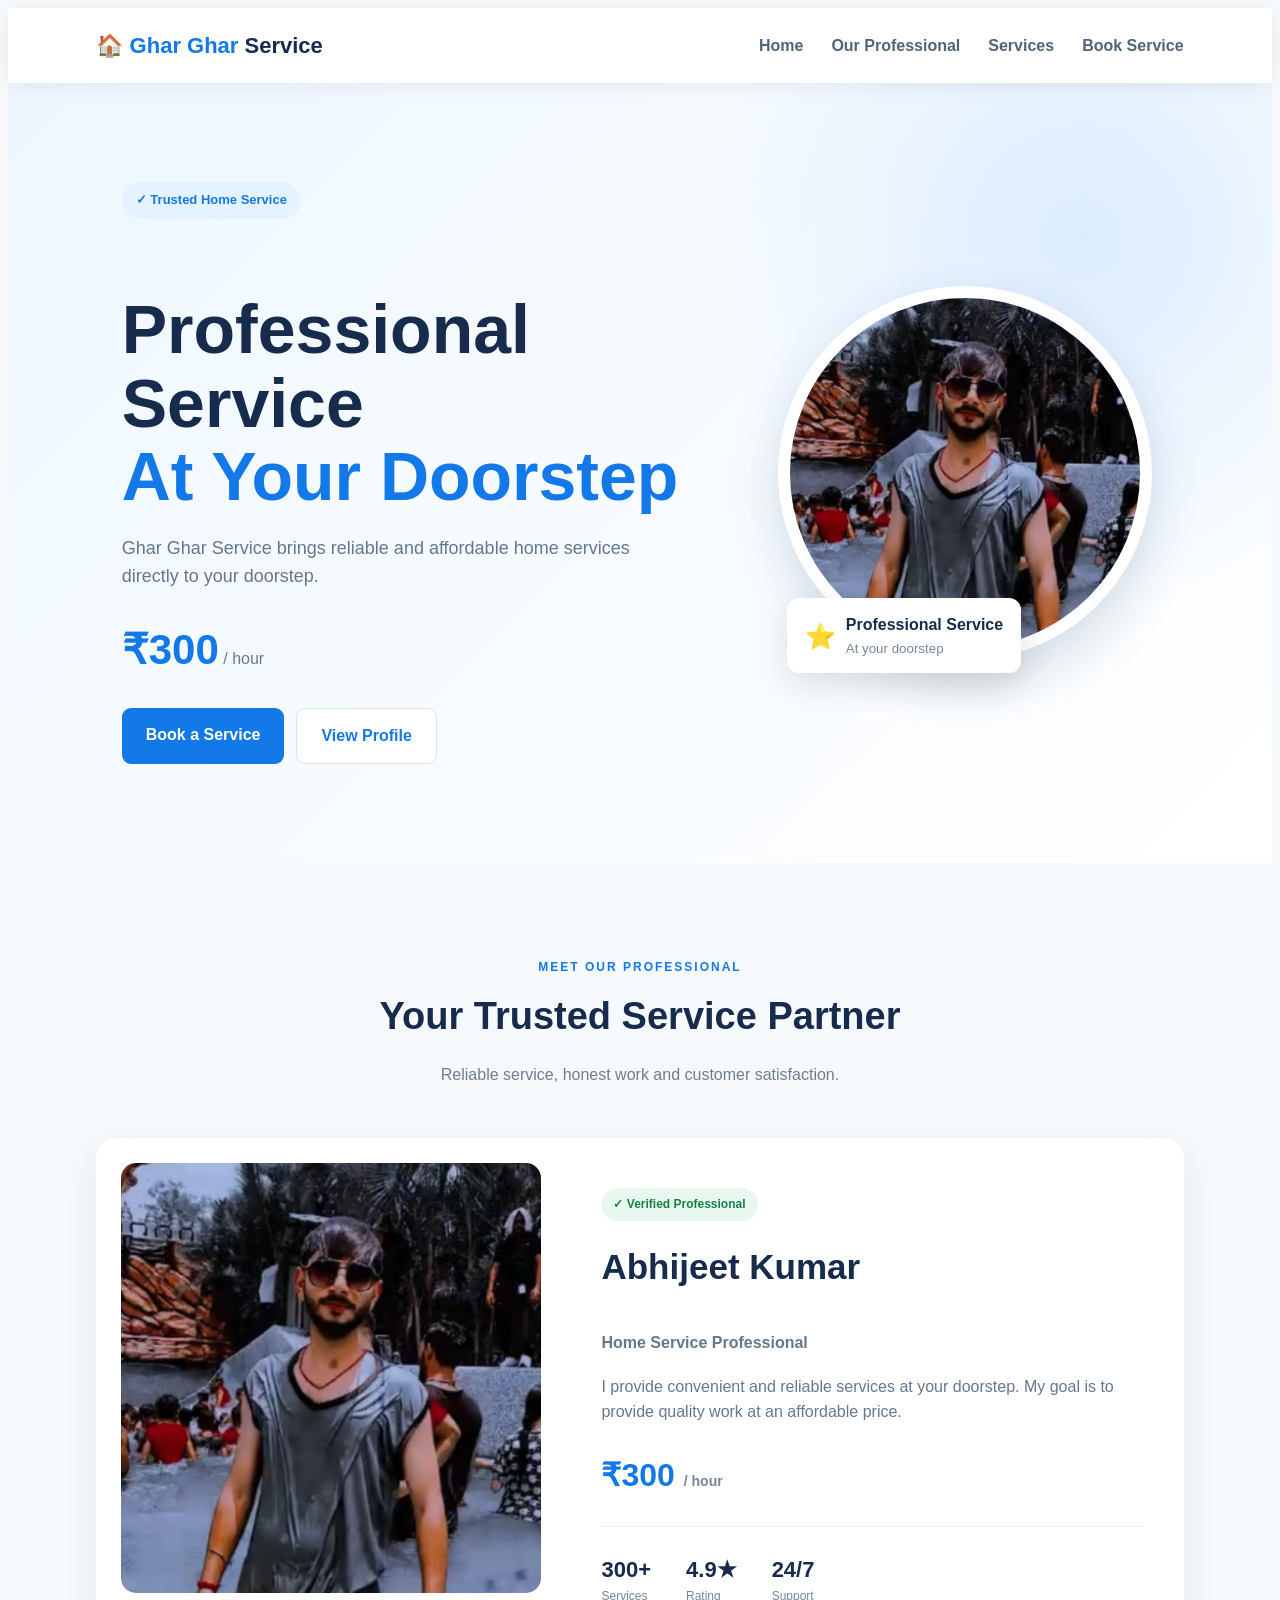
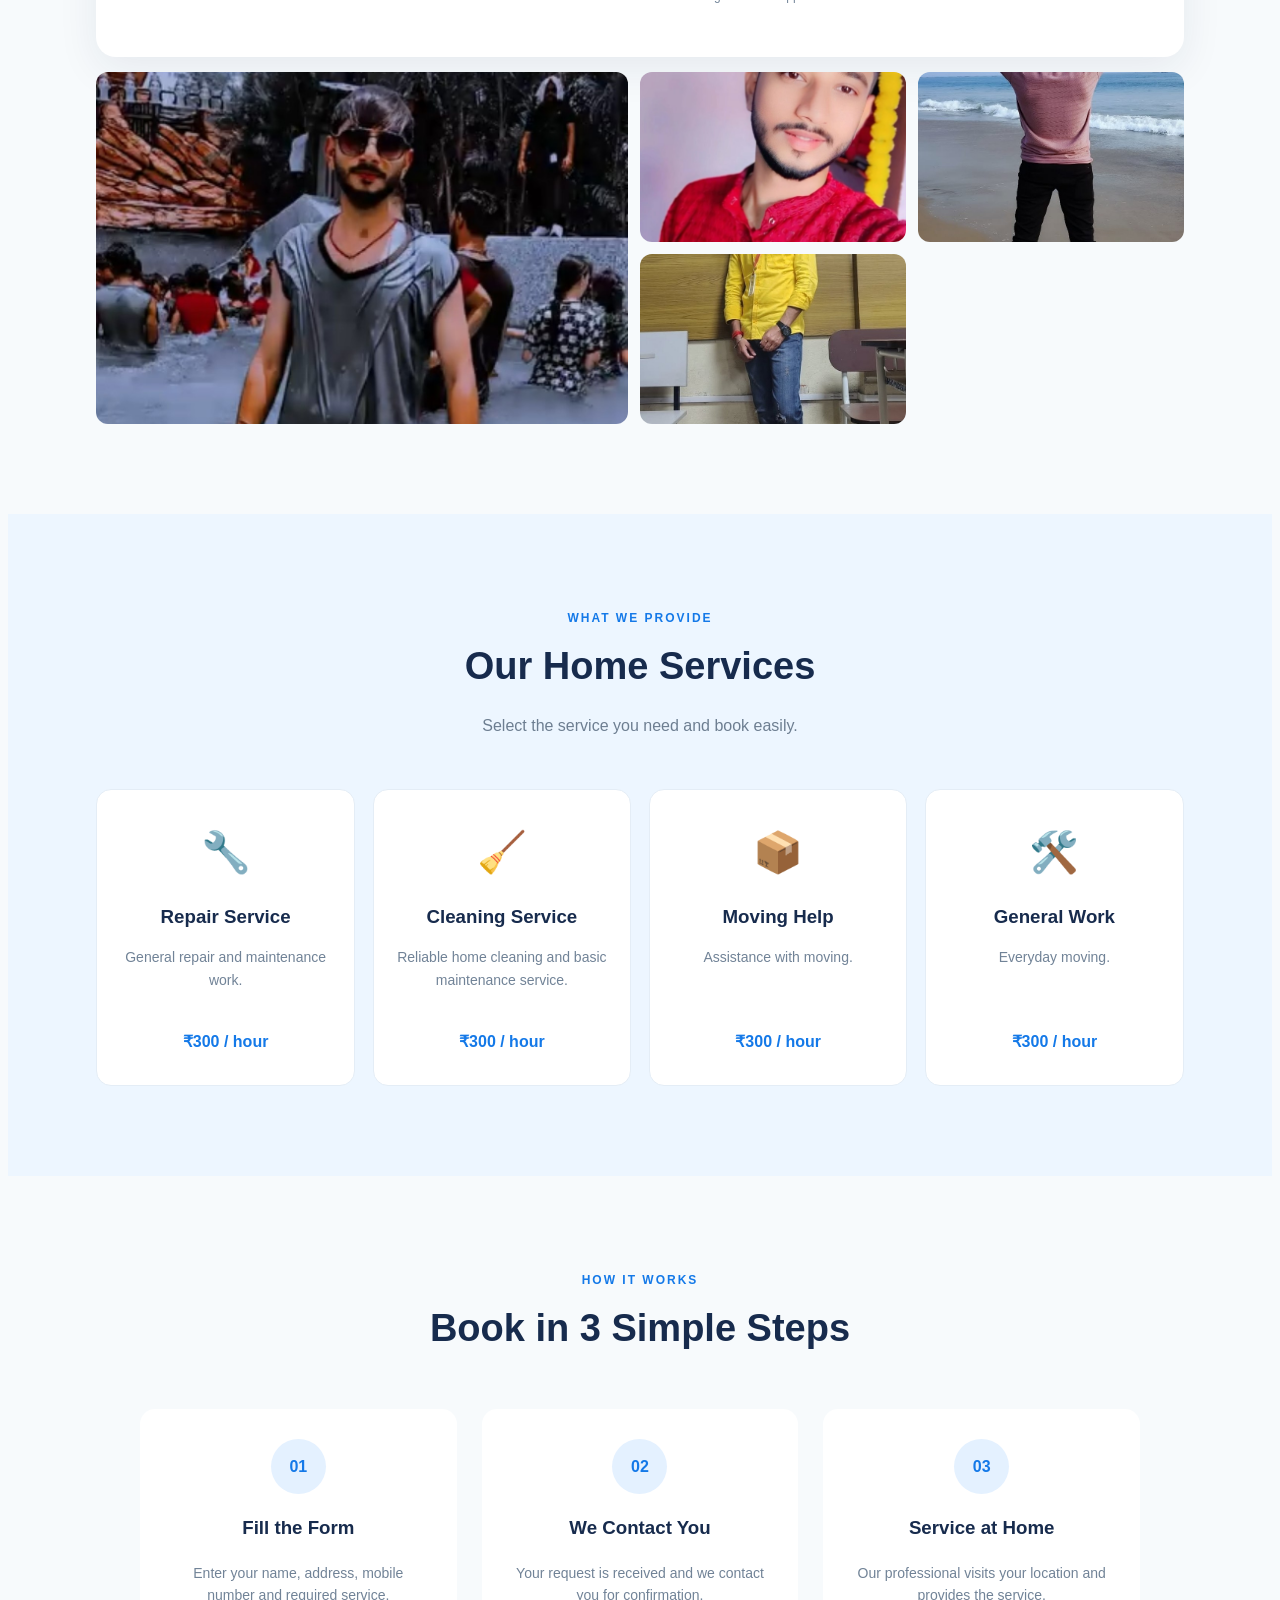
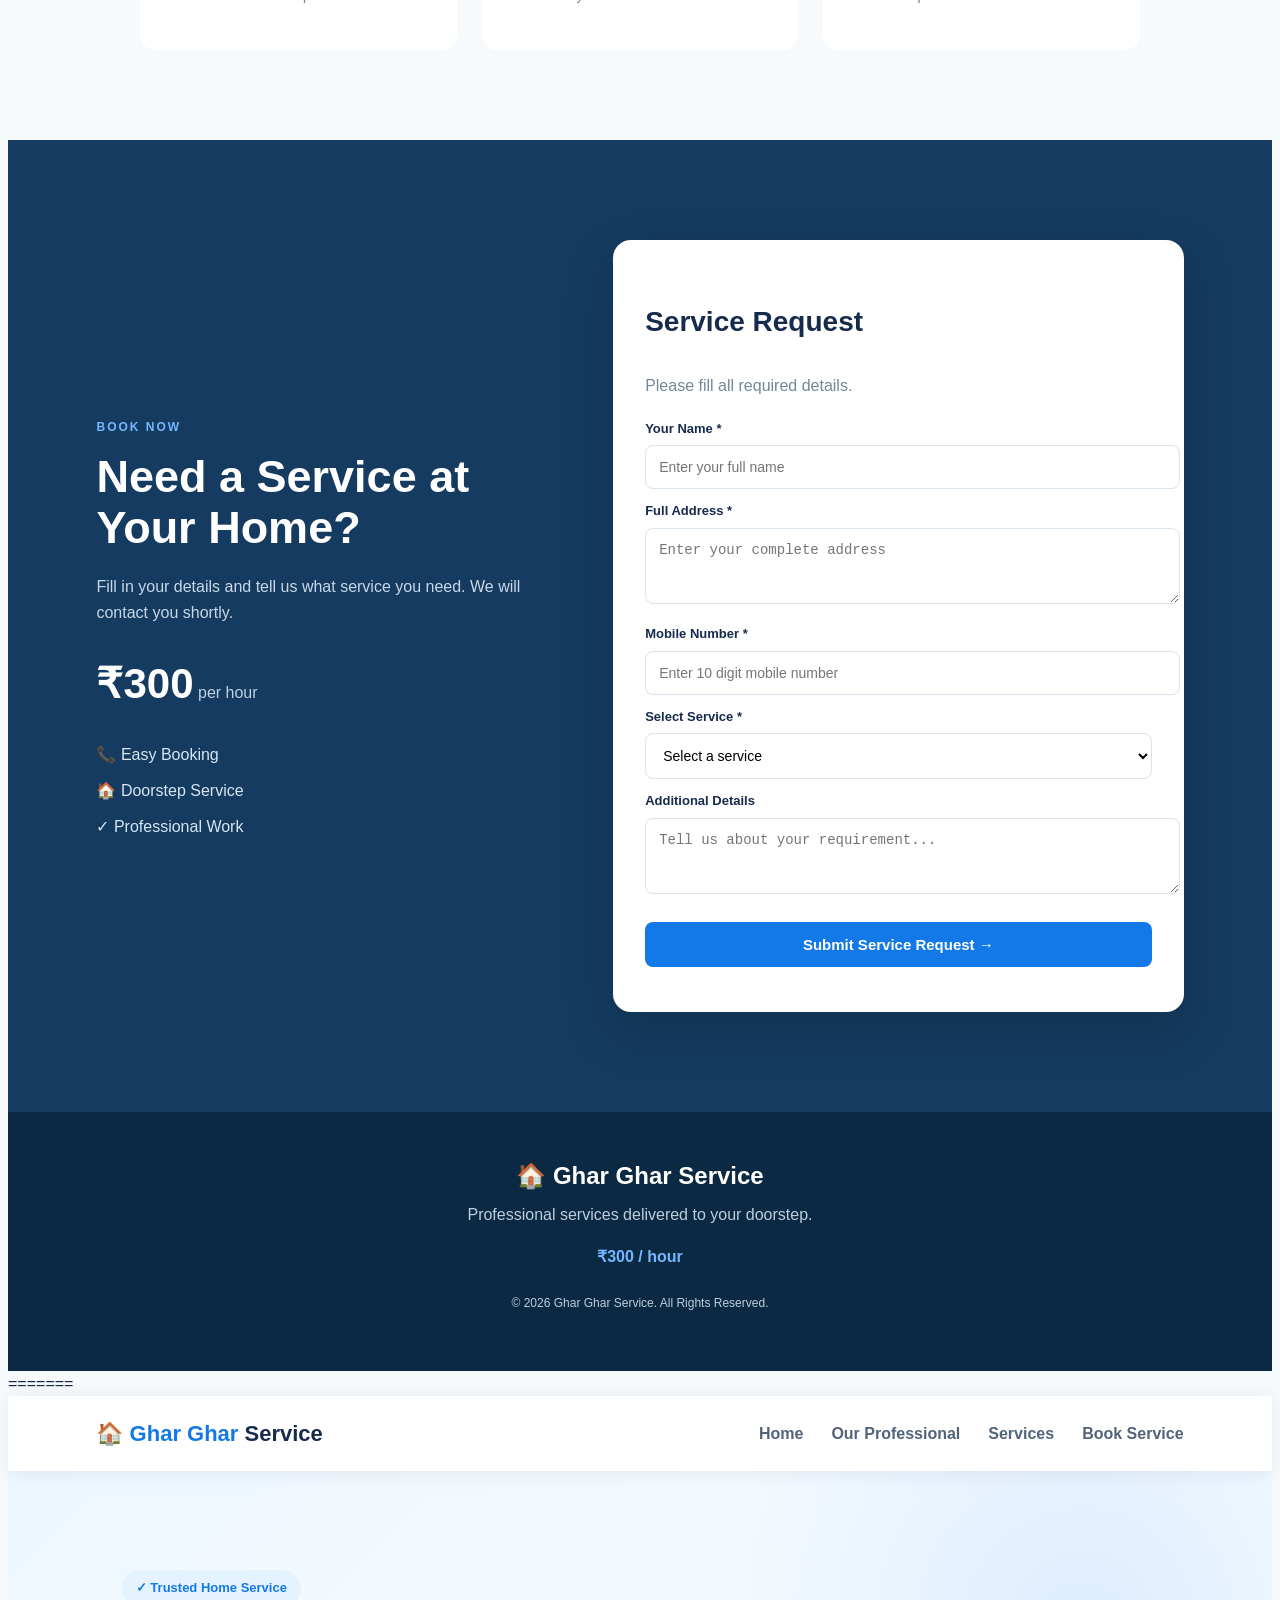
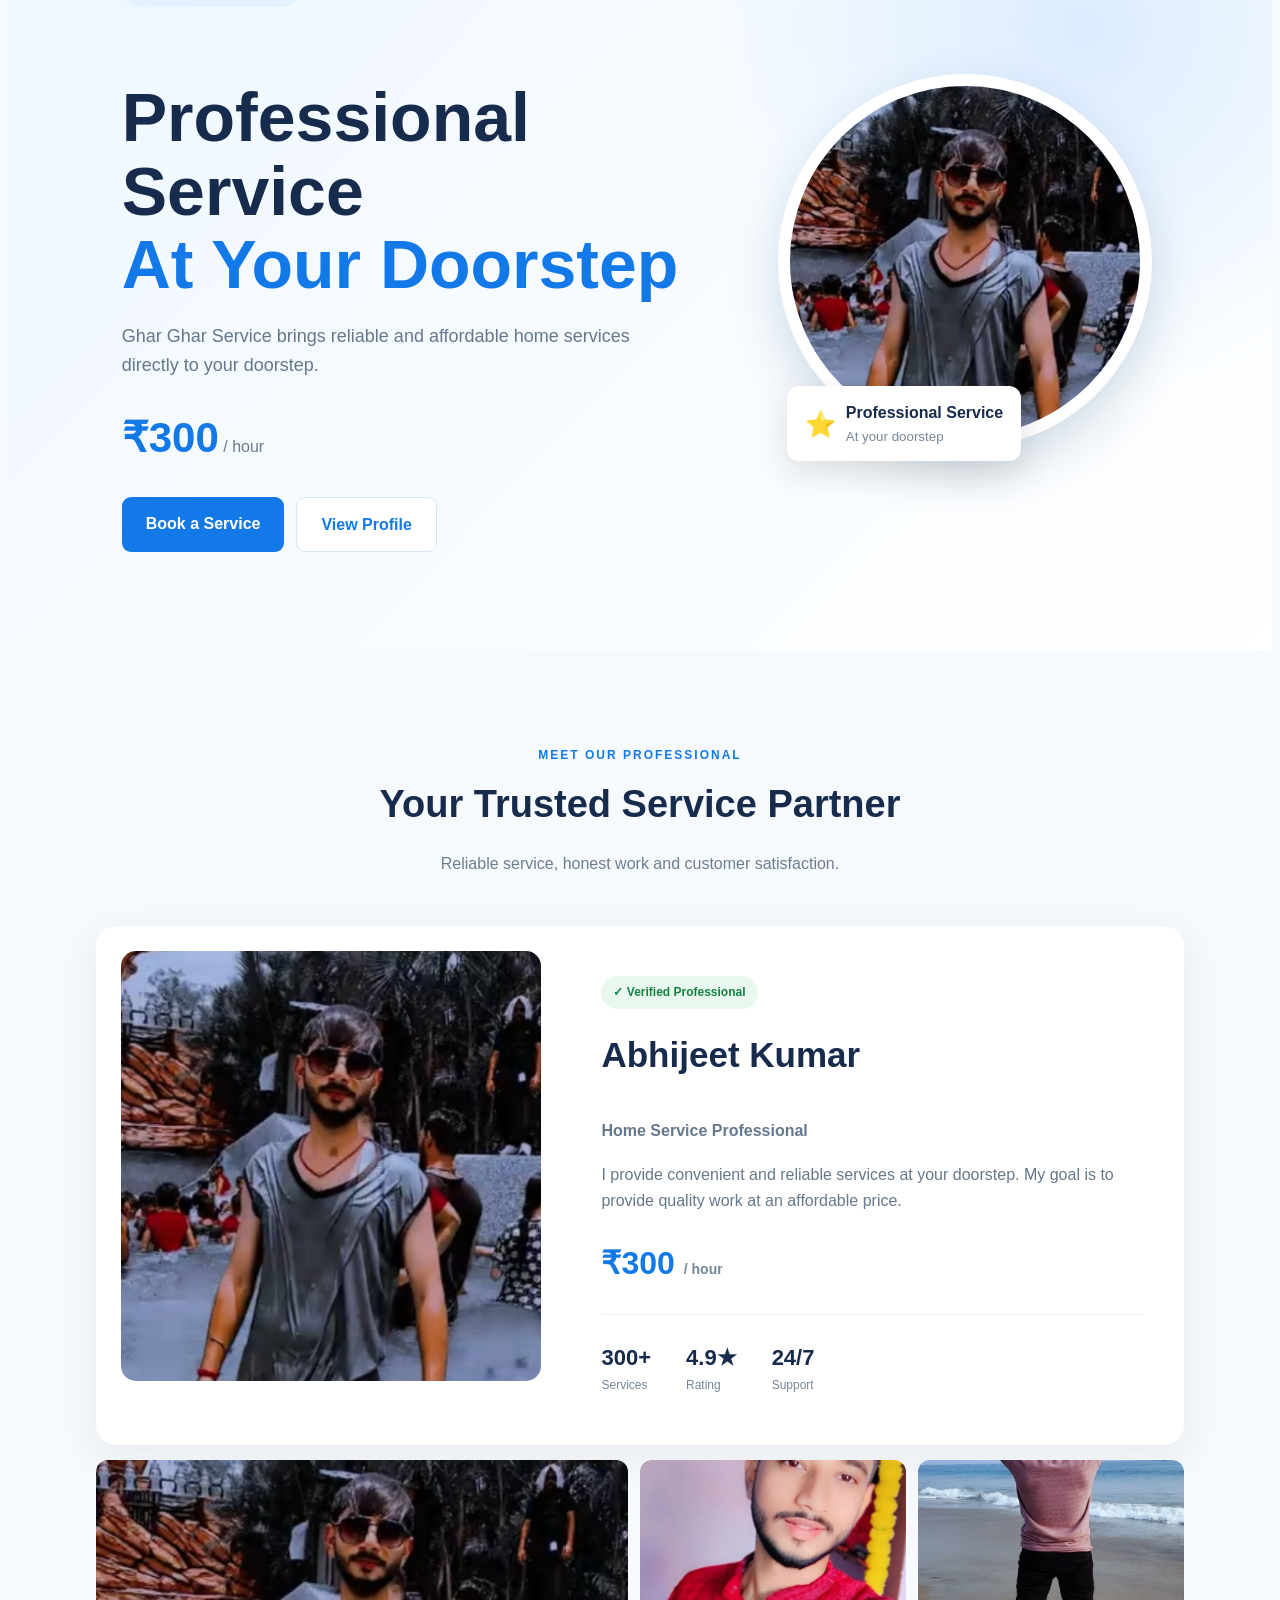
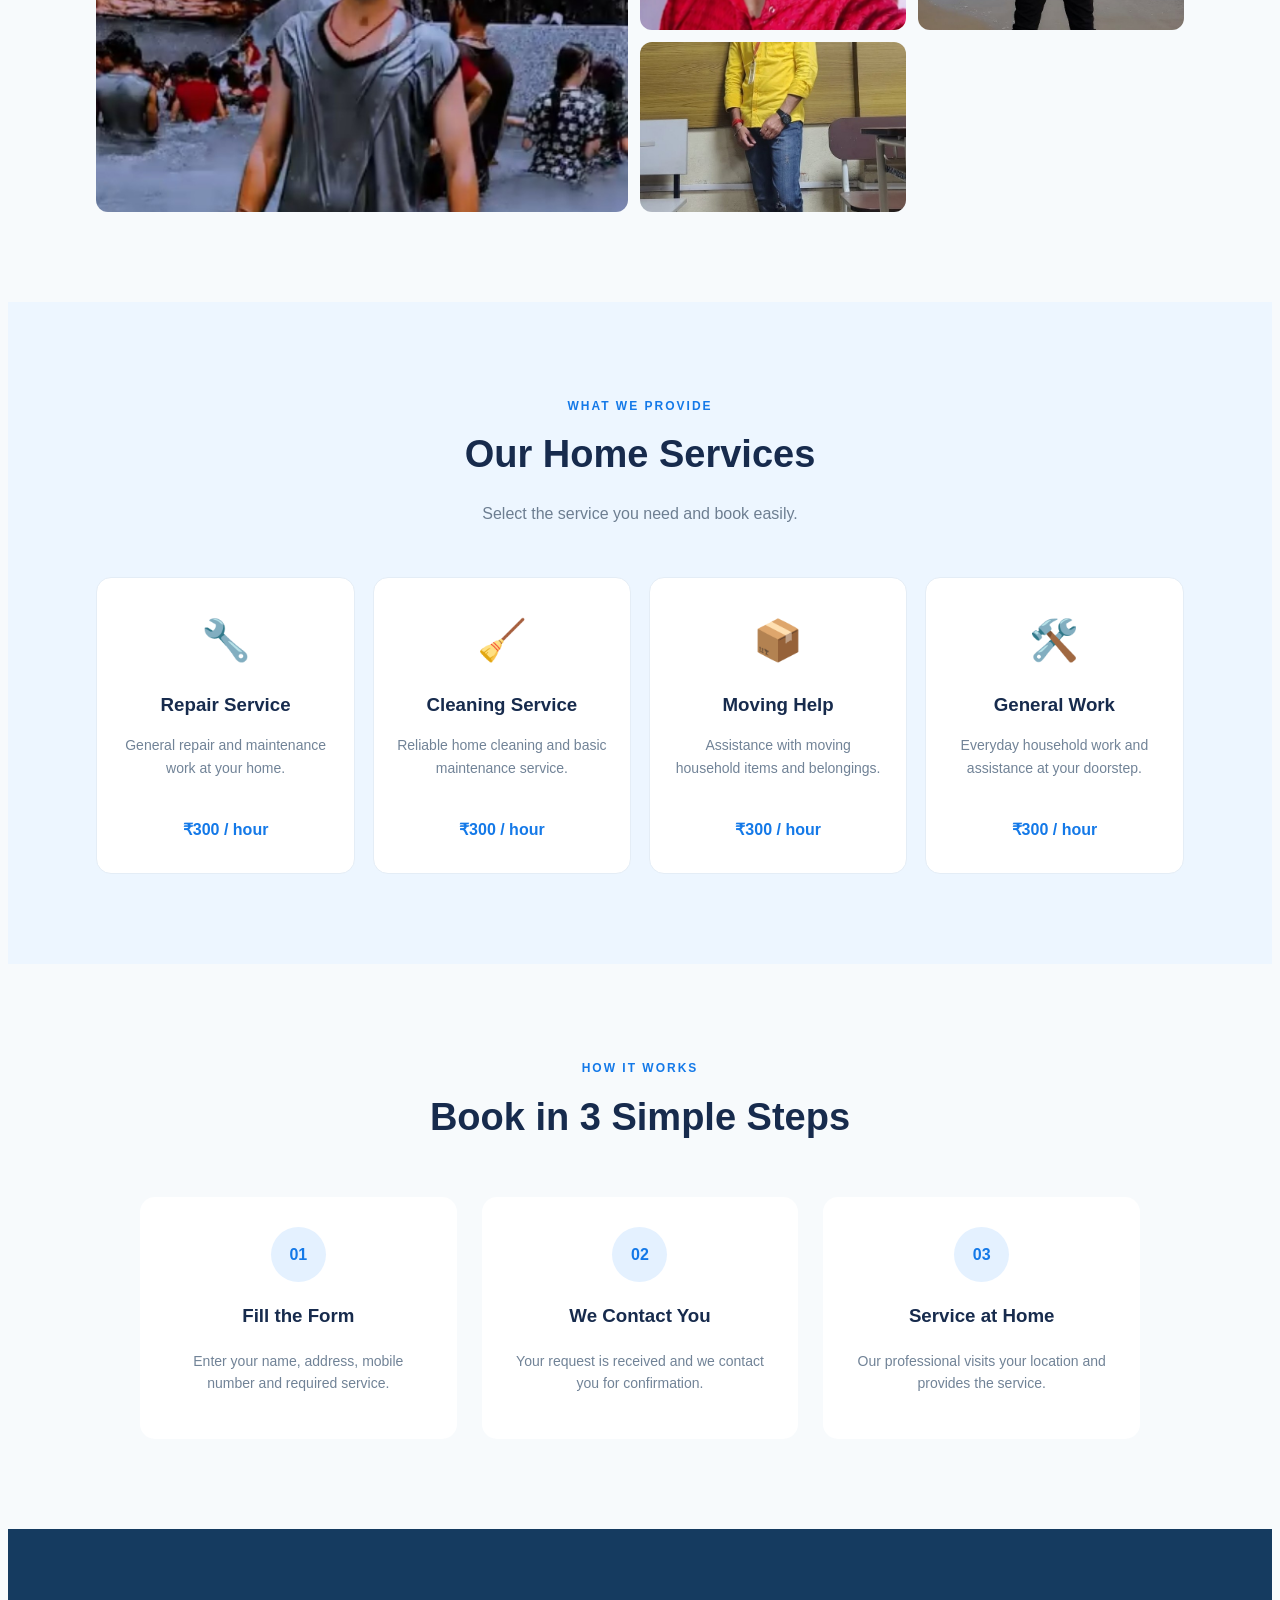
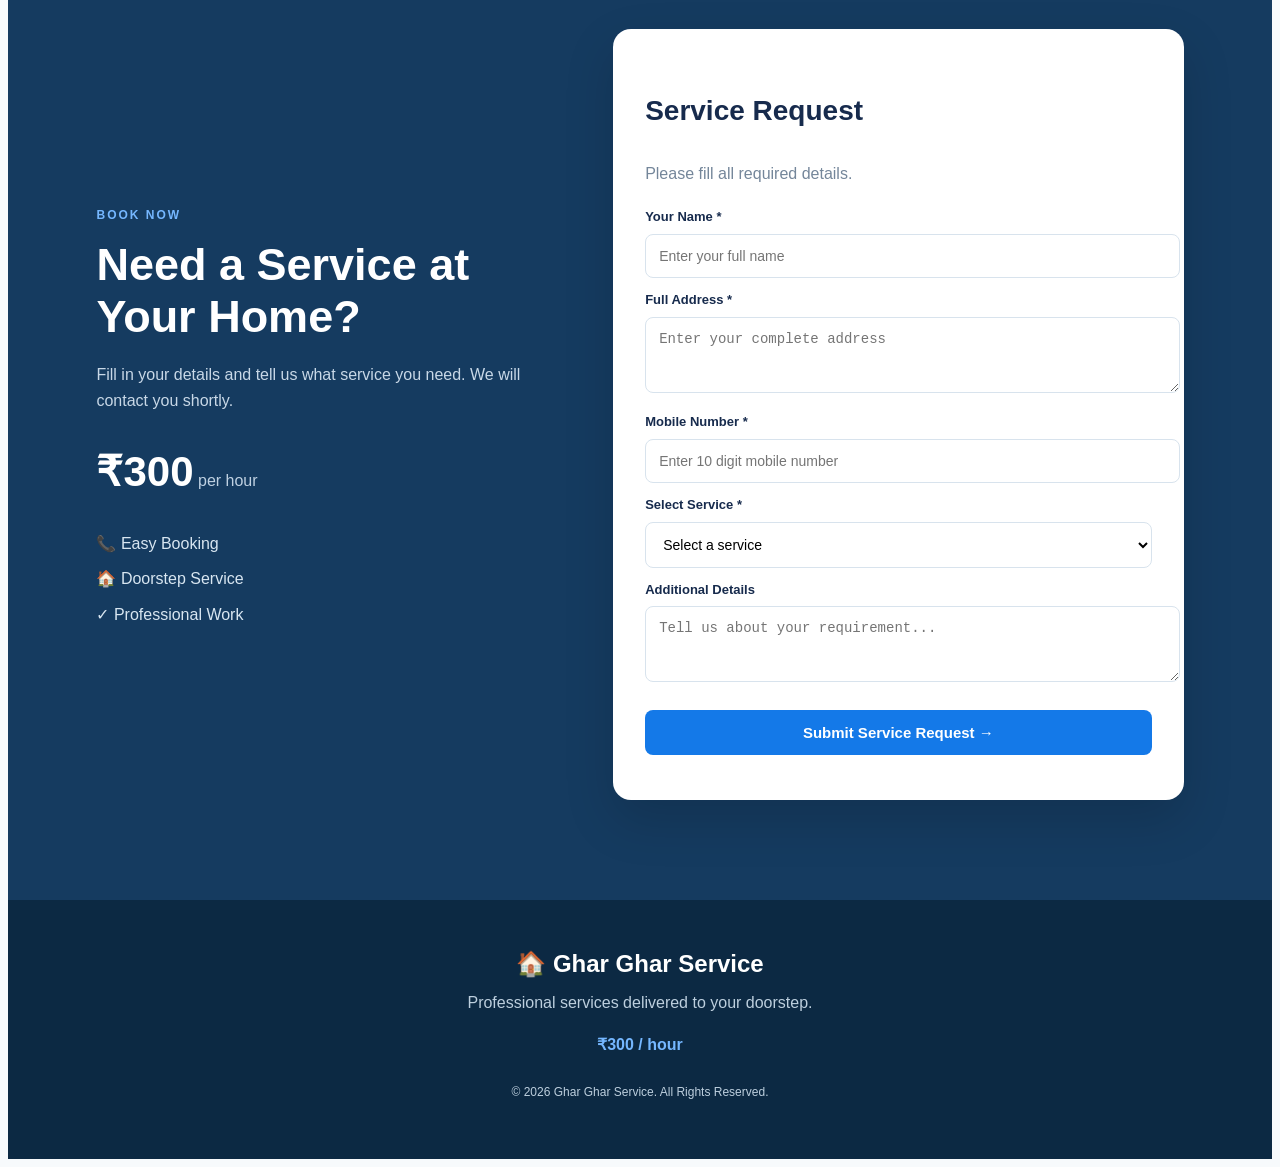
==== commit e4f207e4: "Update index.html" ====
--- a/index.html
+++ b/index.html
@@ -1,4 +1,3 @@
-<<<<<<< HEAD
 <!DOCTYPE html>
 <html lang="en">
 <head>
@@ -1139,5 +1138,4 @@
 <script src="script.js"></script>
 
 </body>
->>>>>>> c3189ed913d9740048b780991a226b6c9c68e831
-</html>+</html>
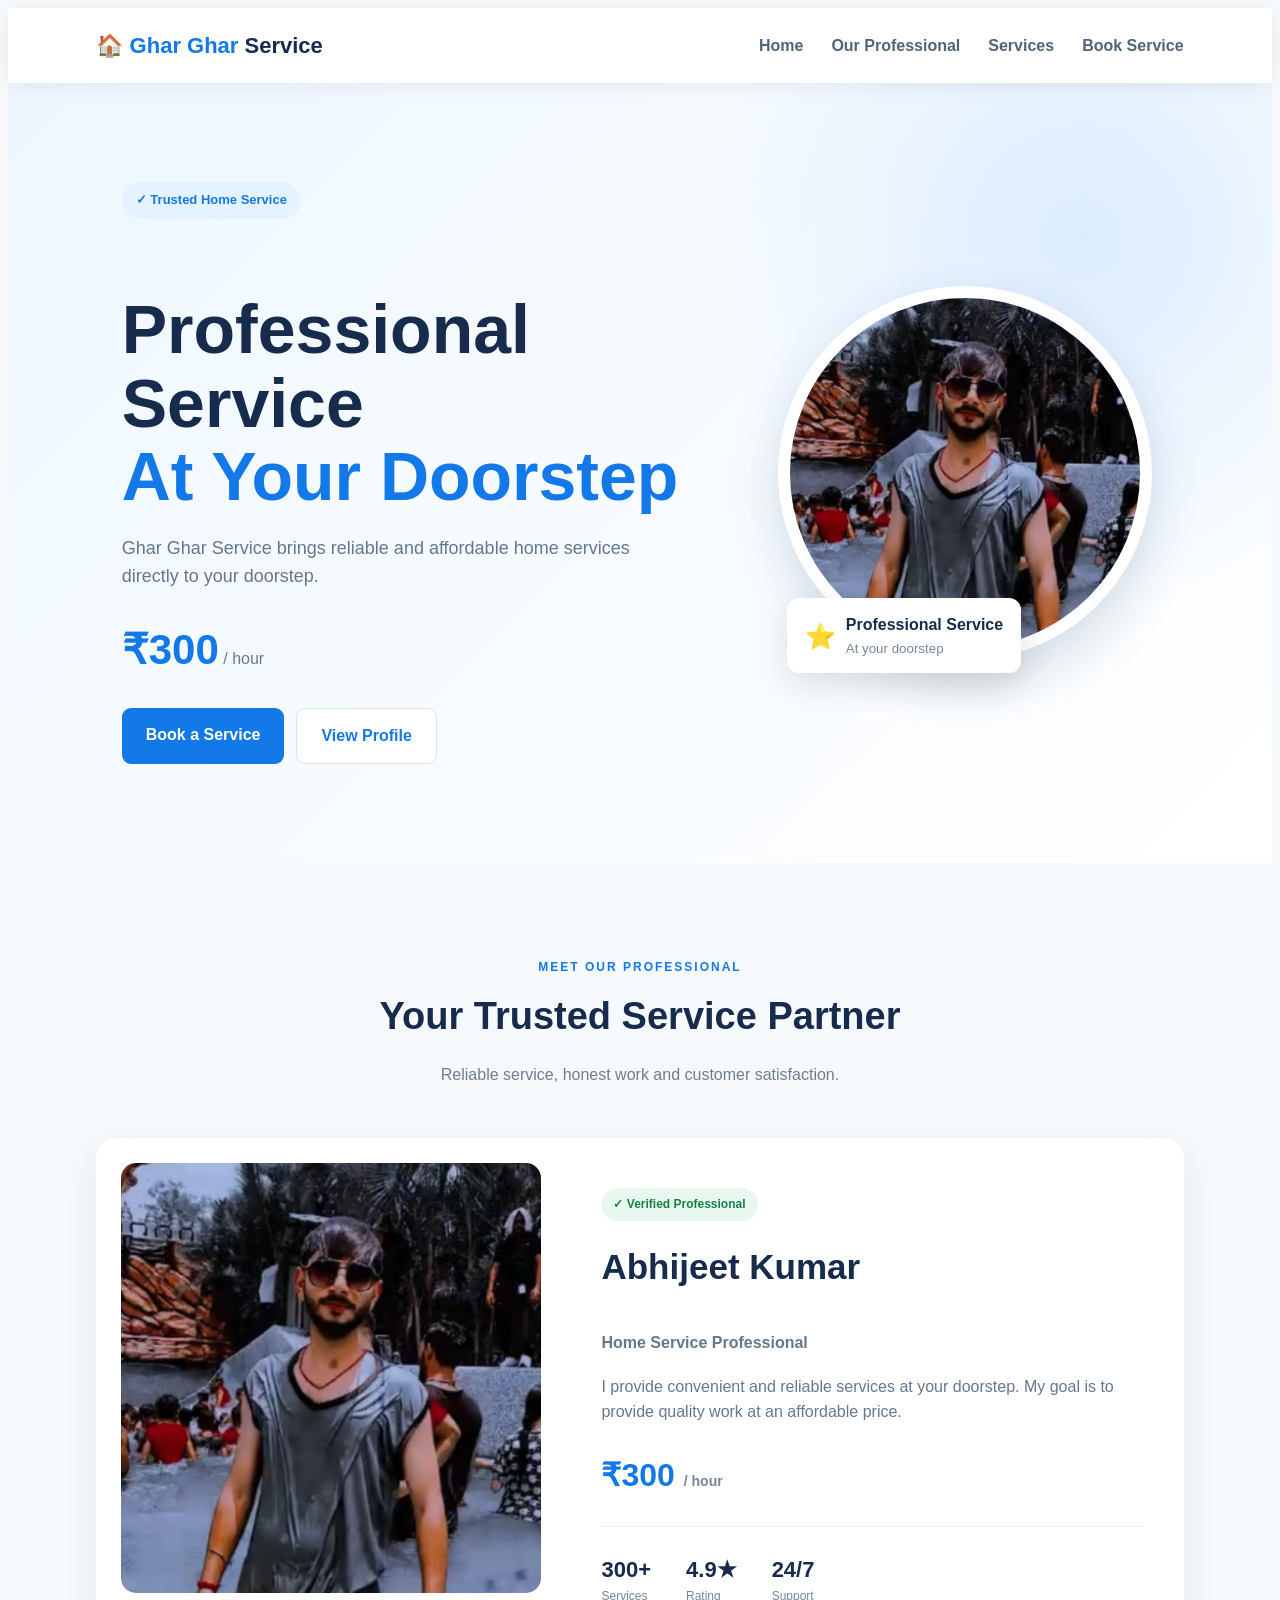
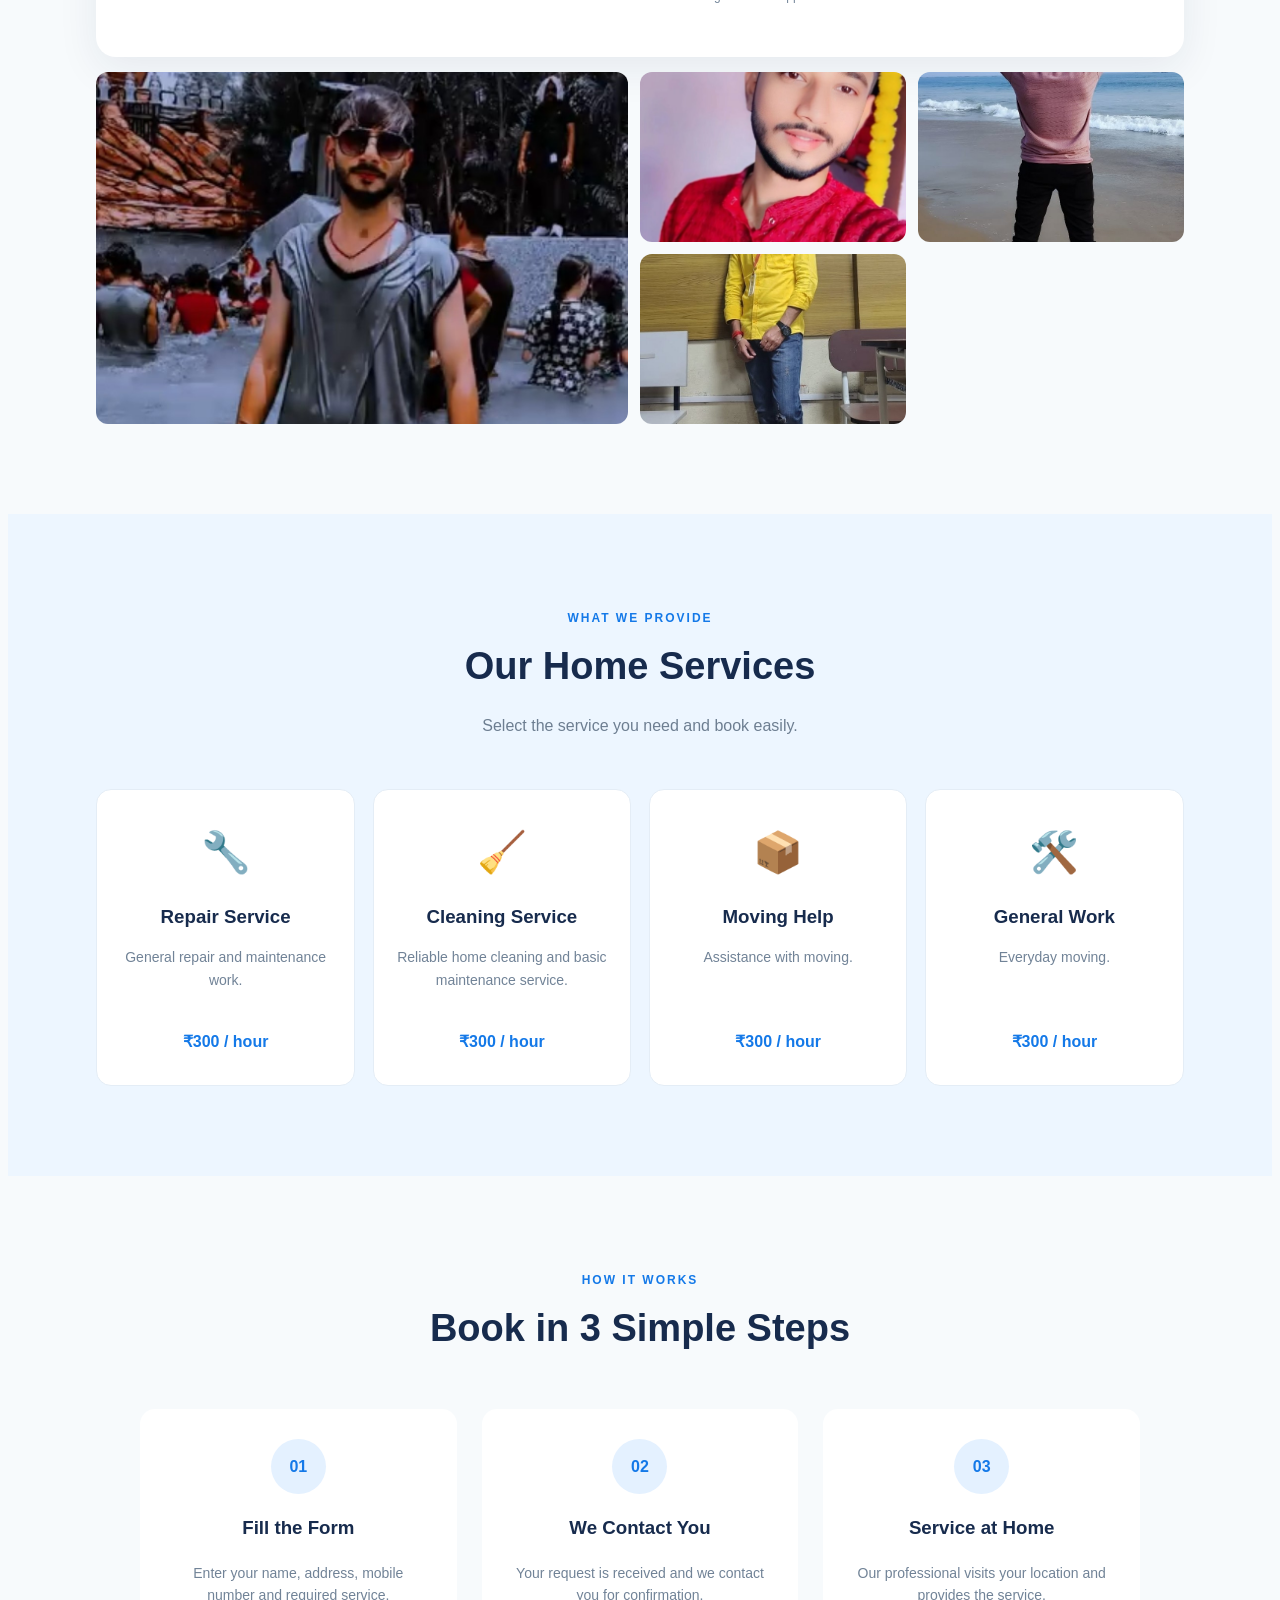
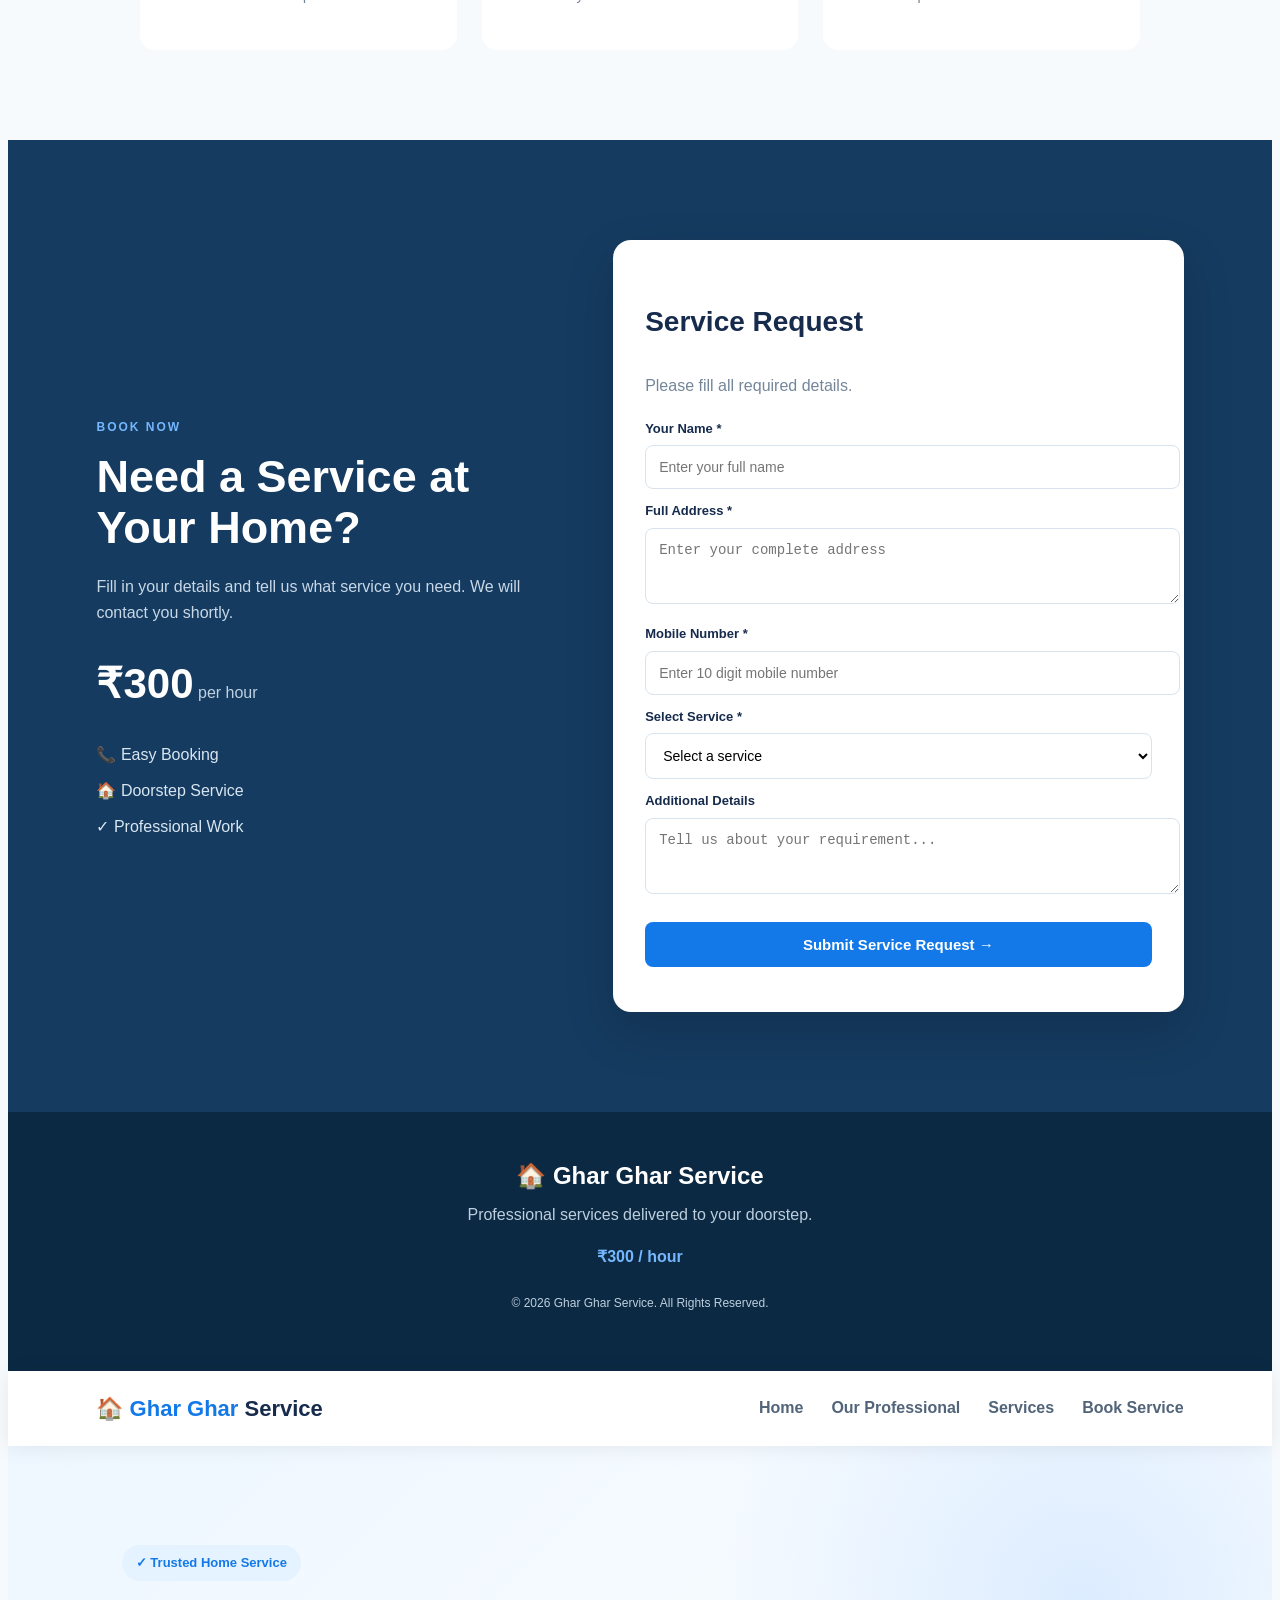
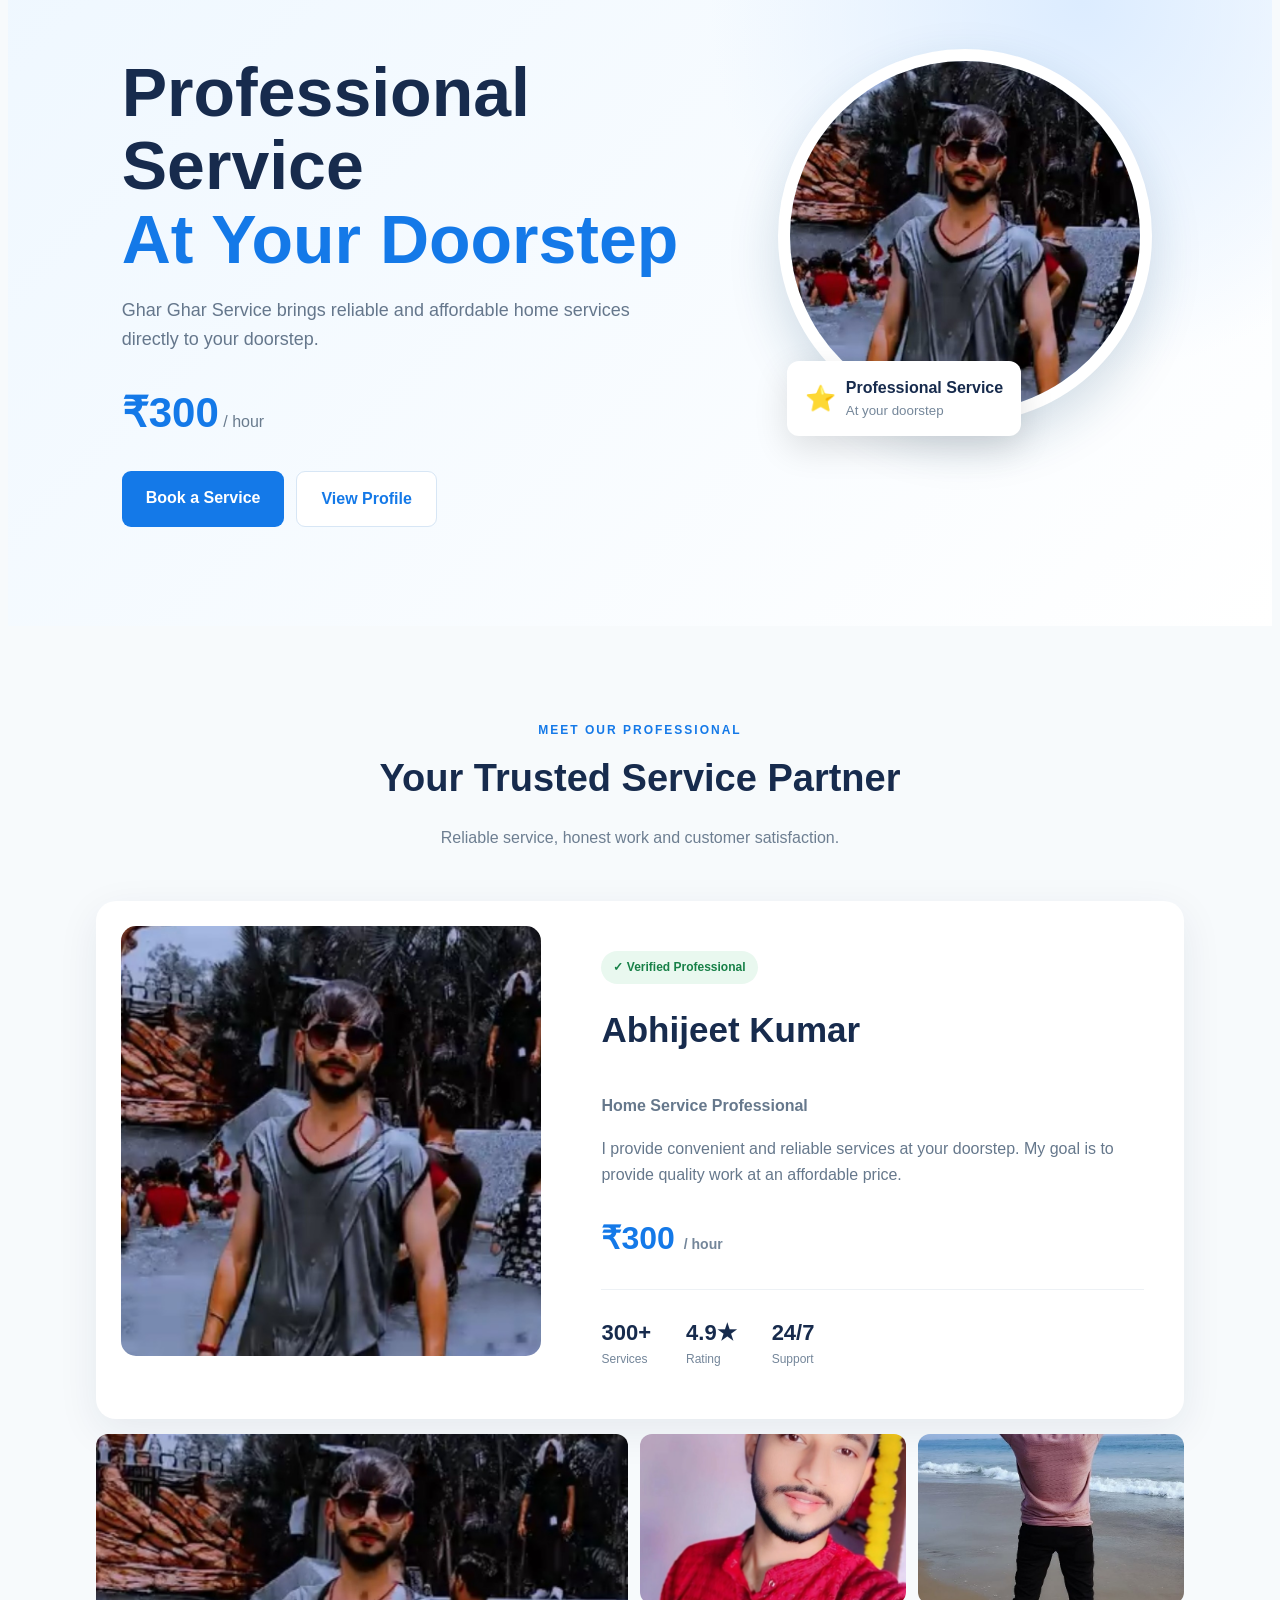
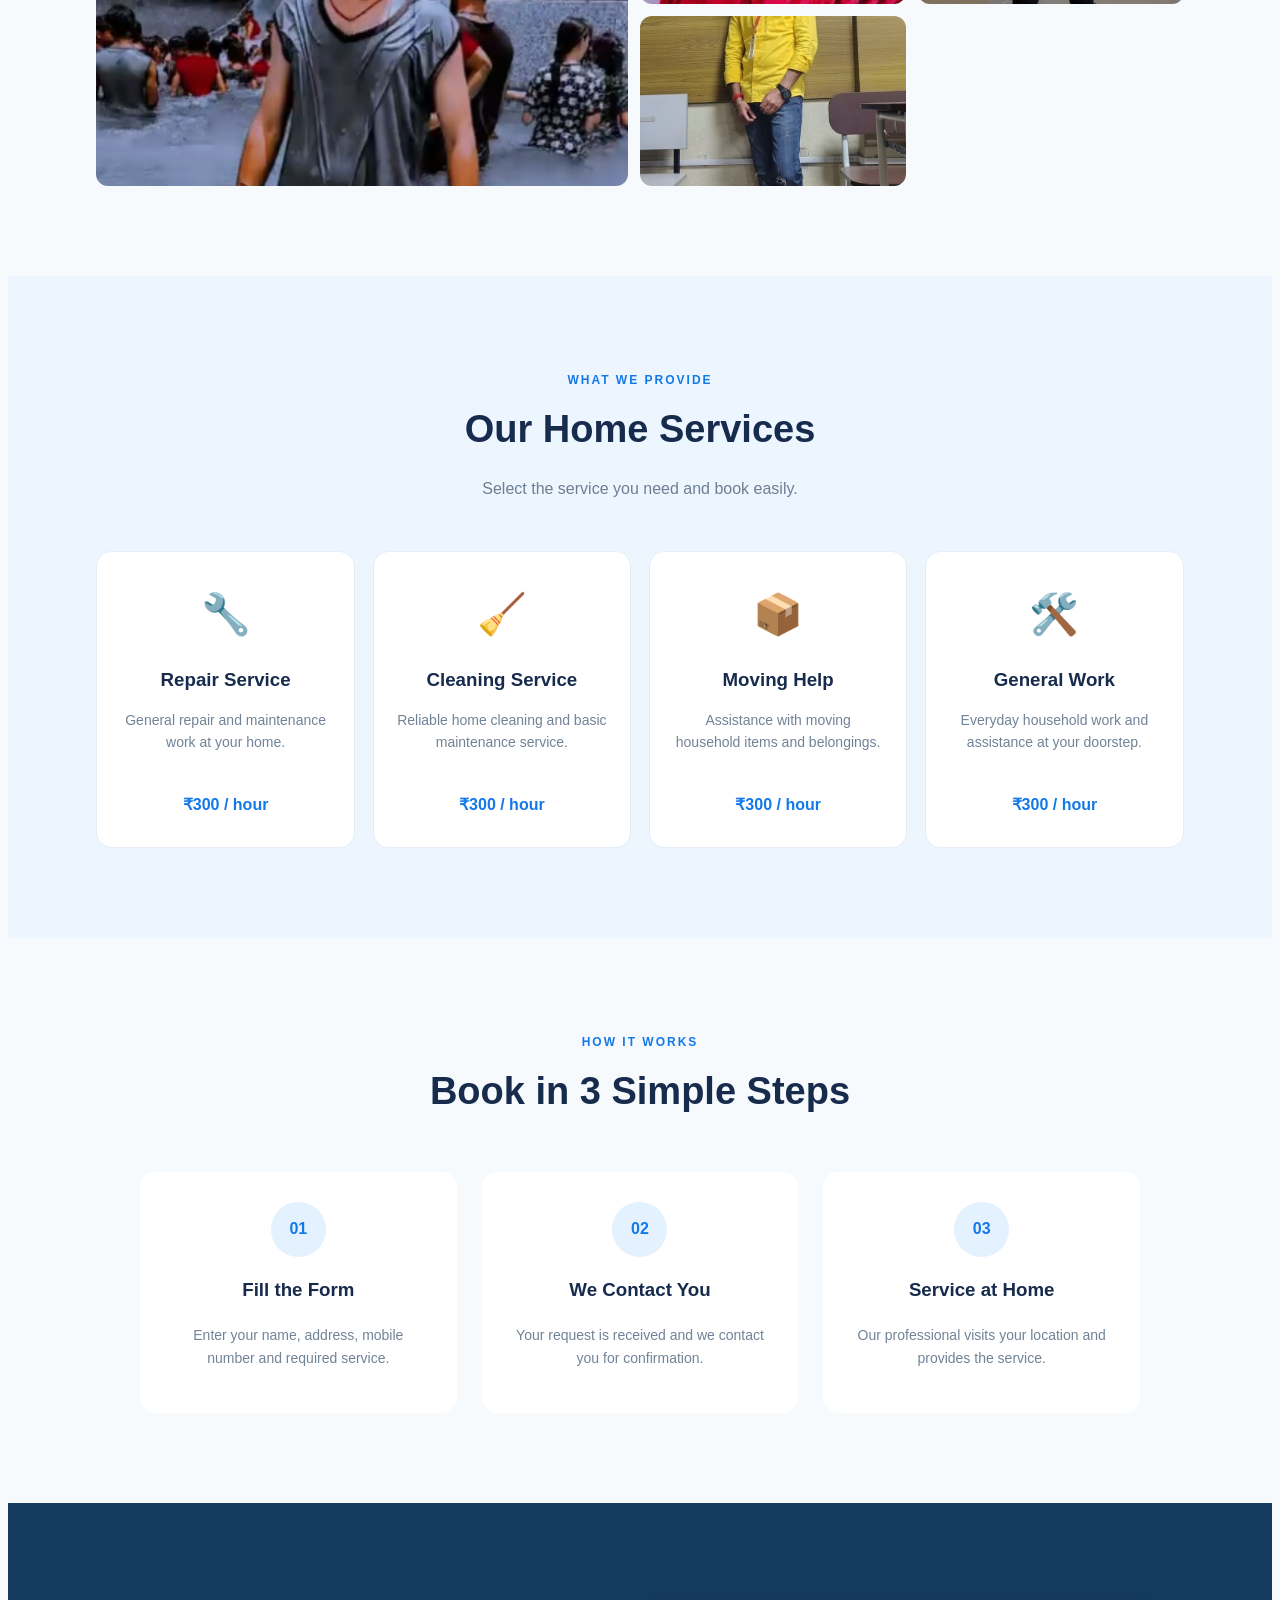
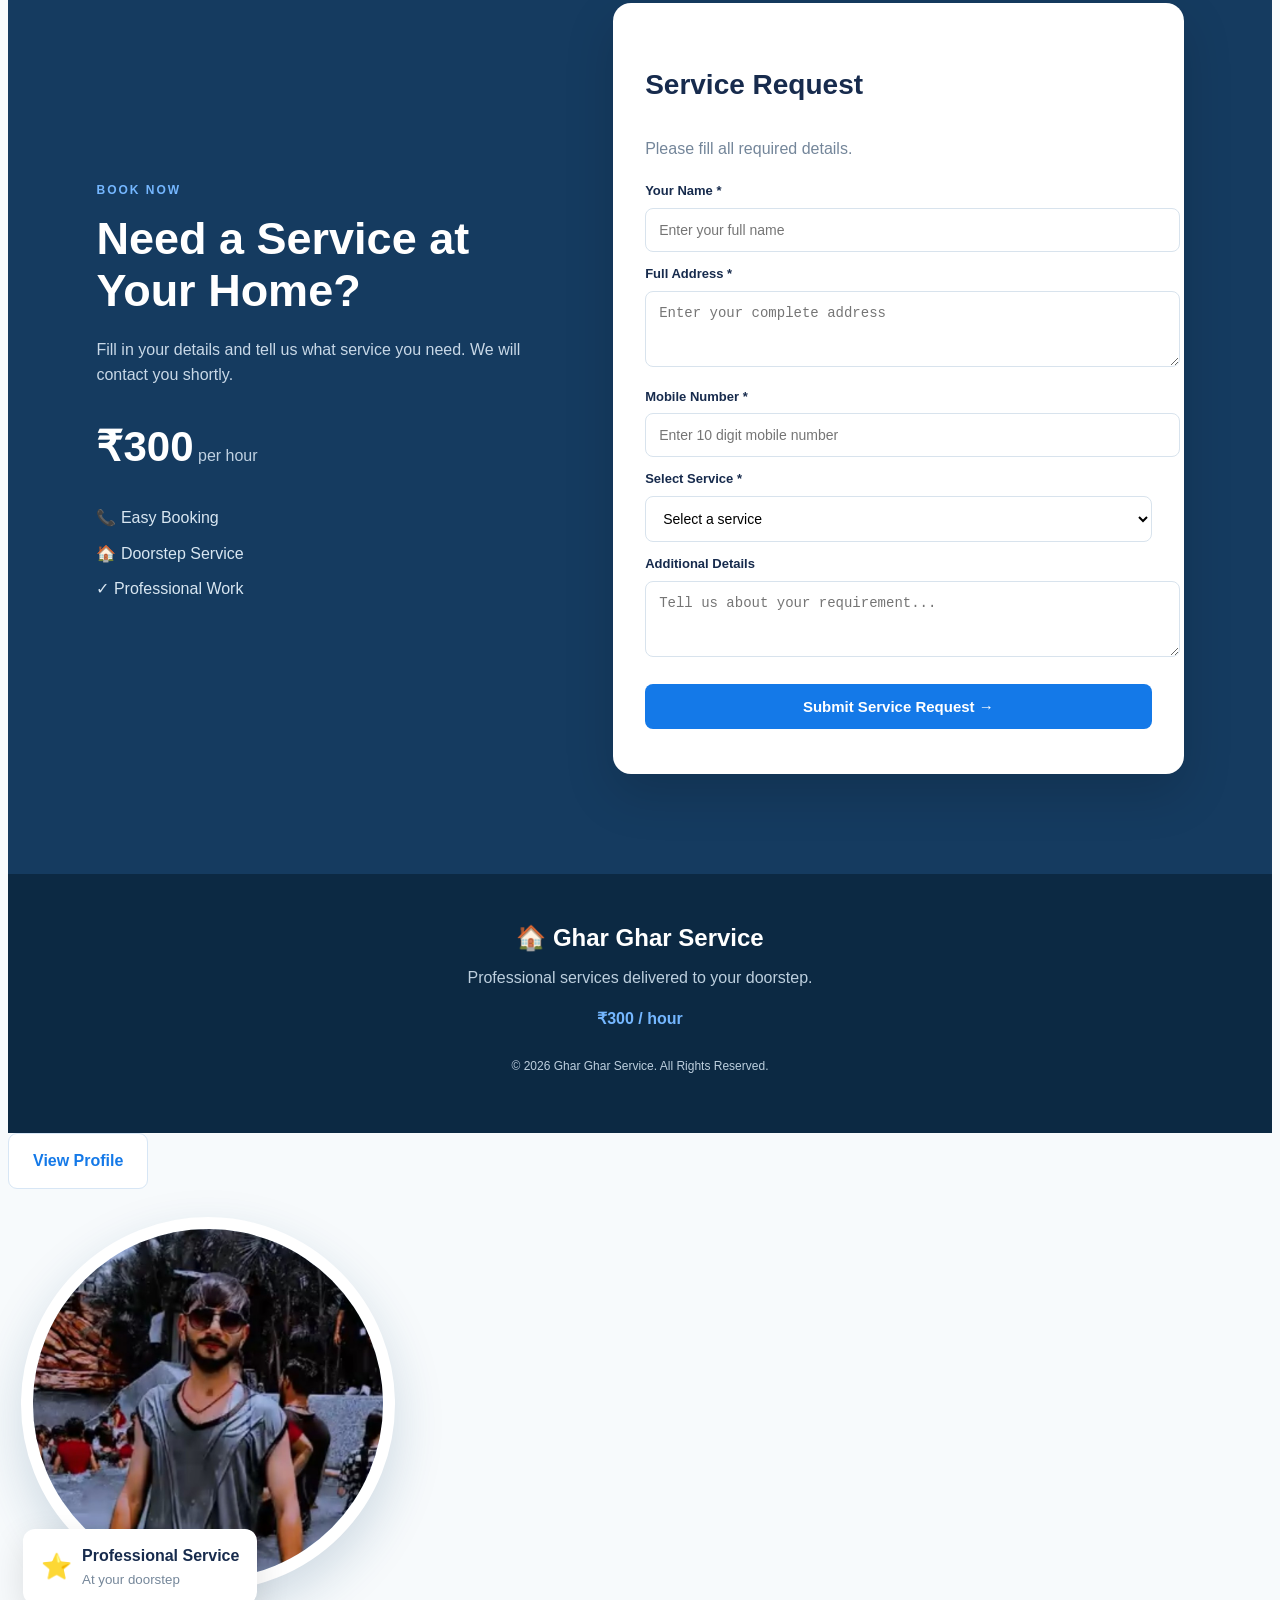
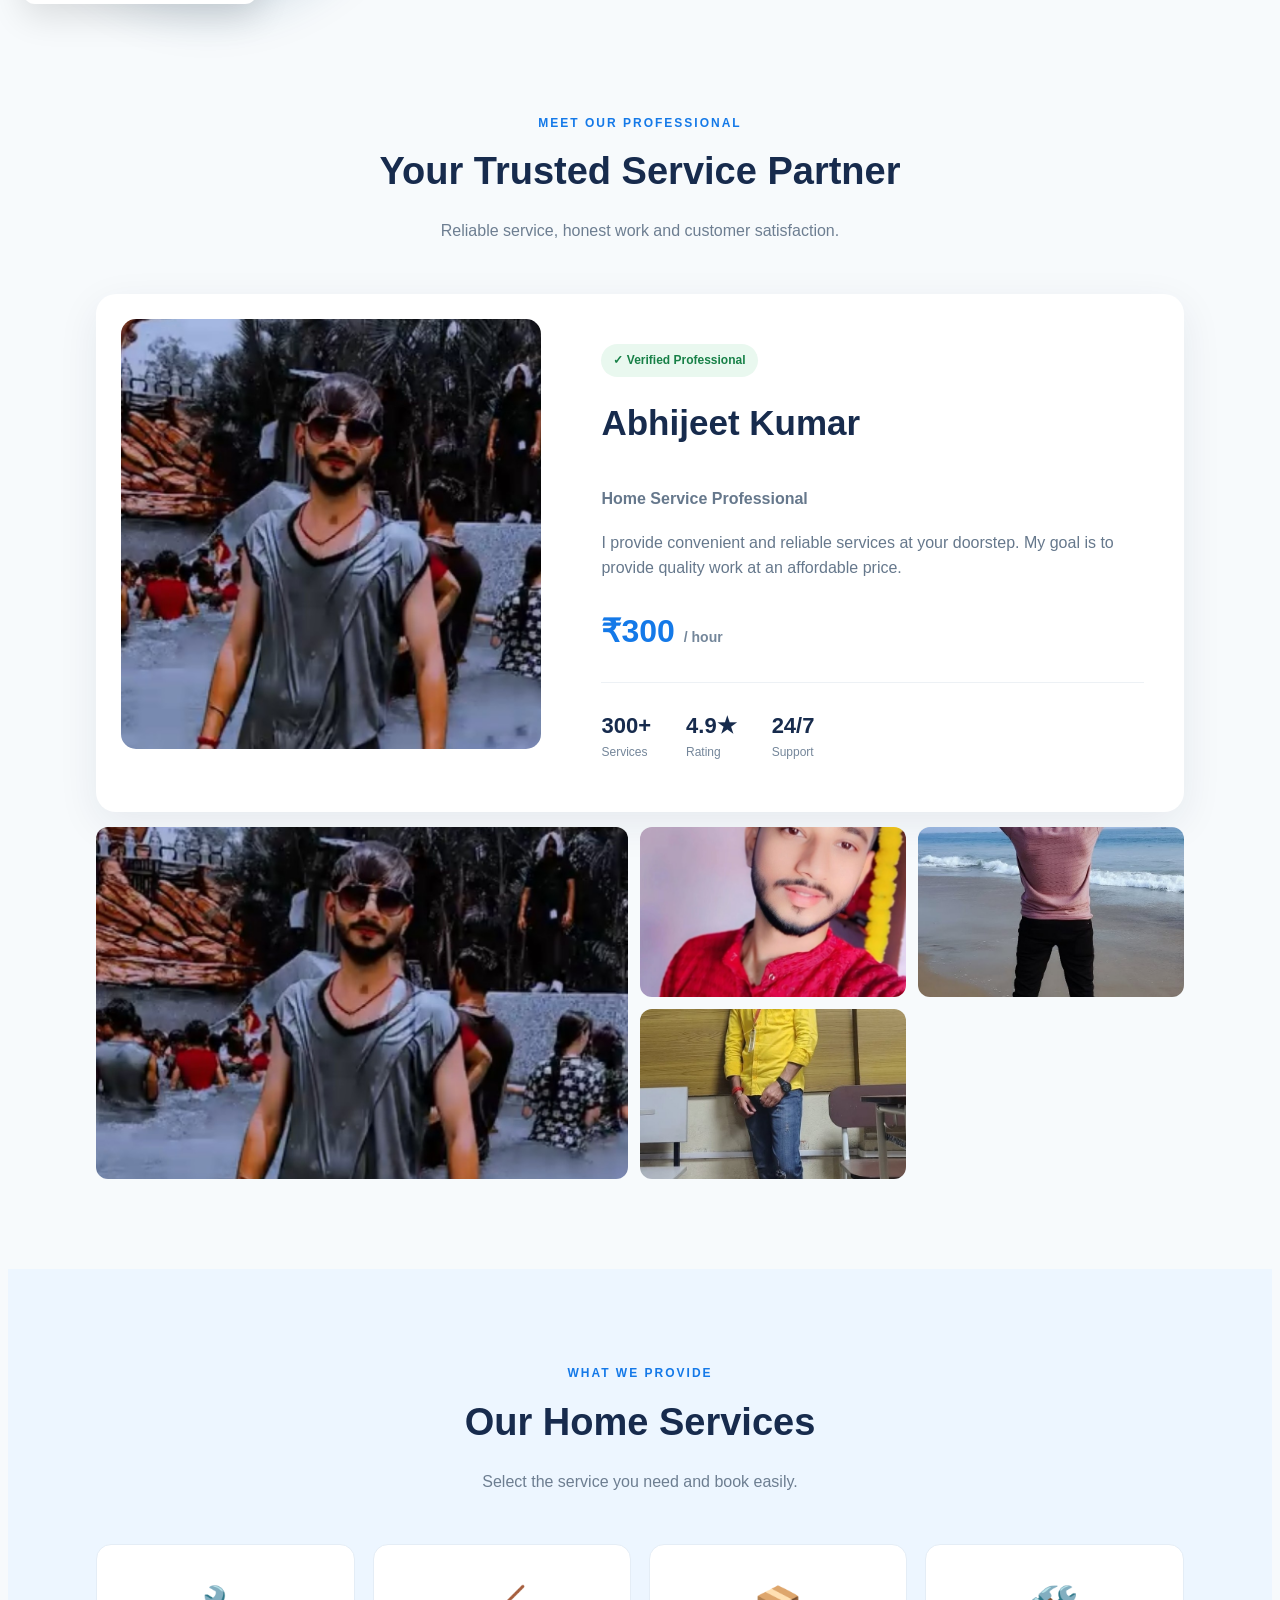
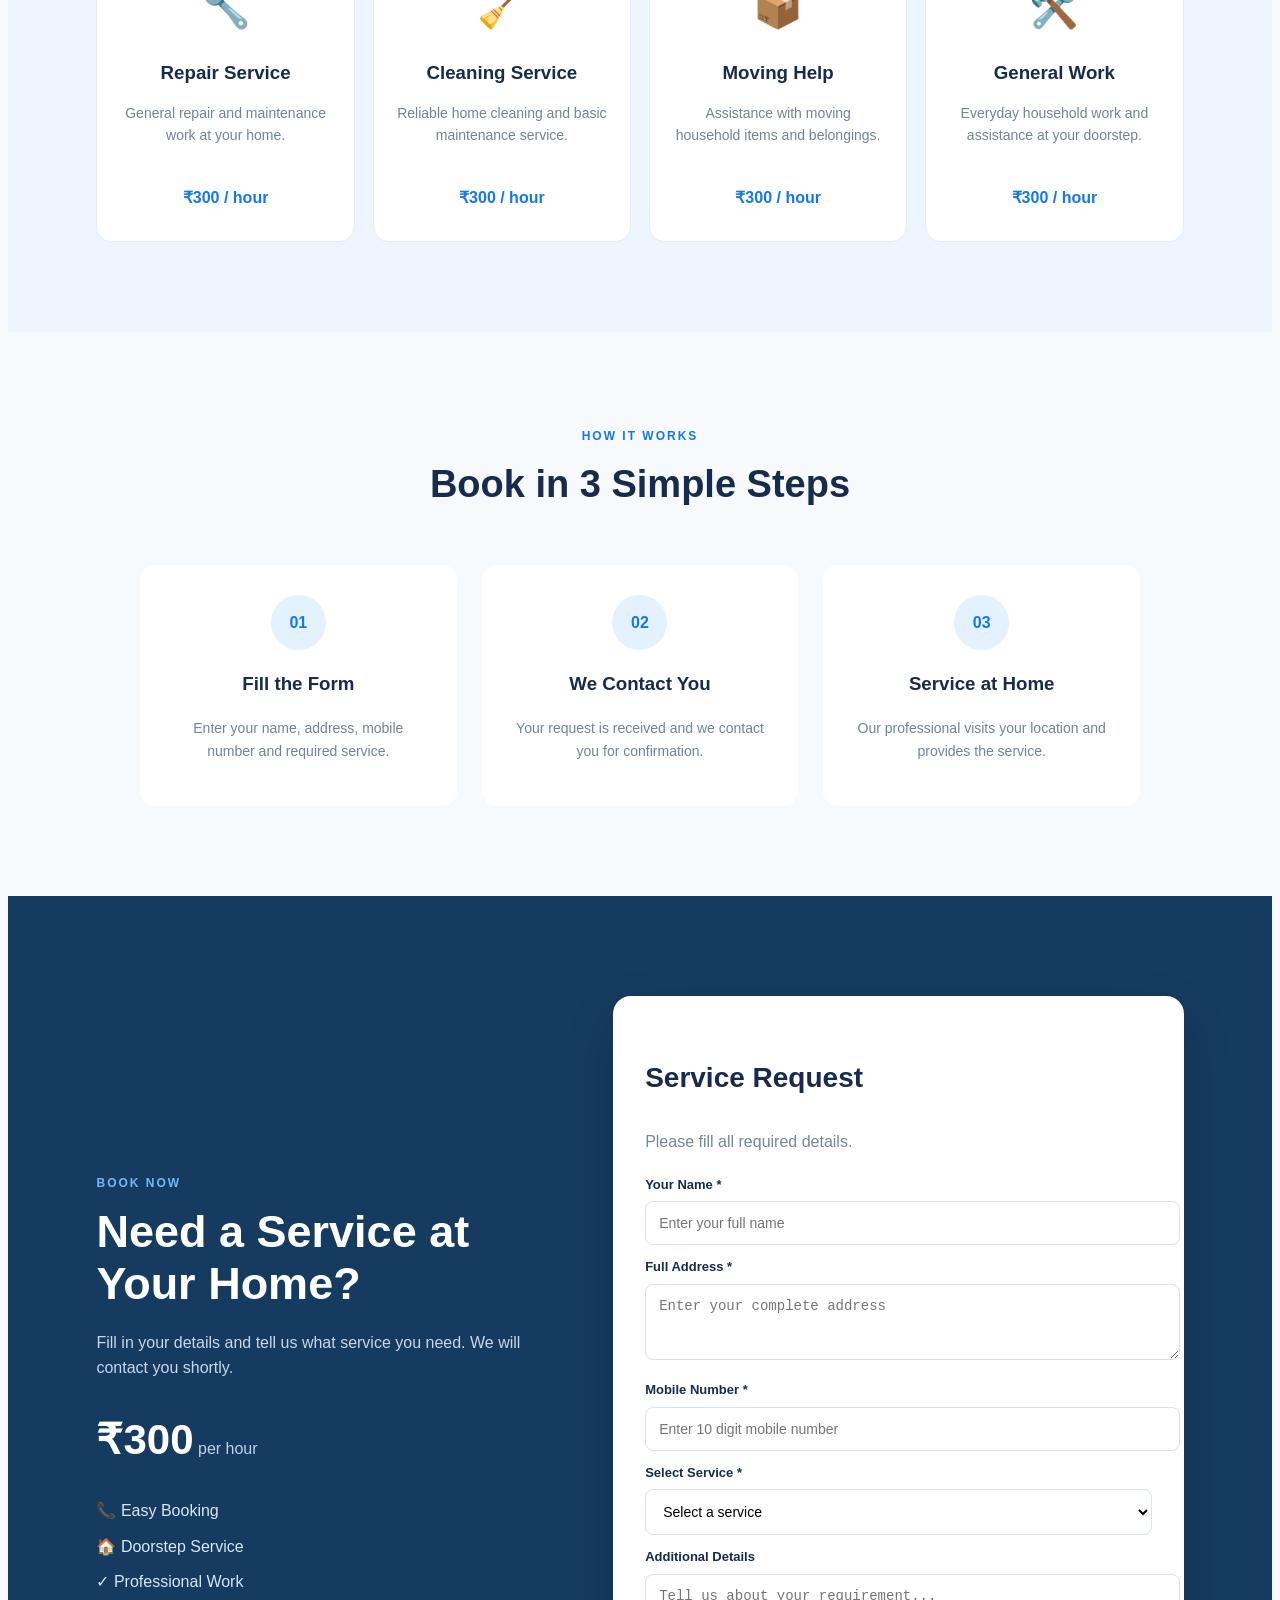
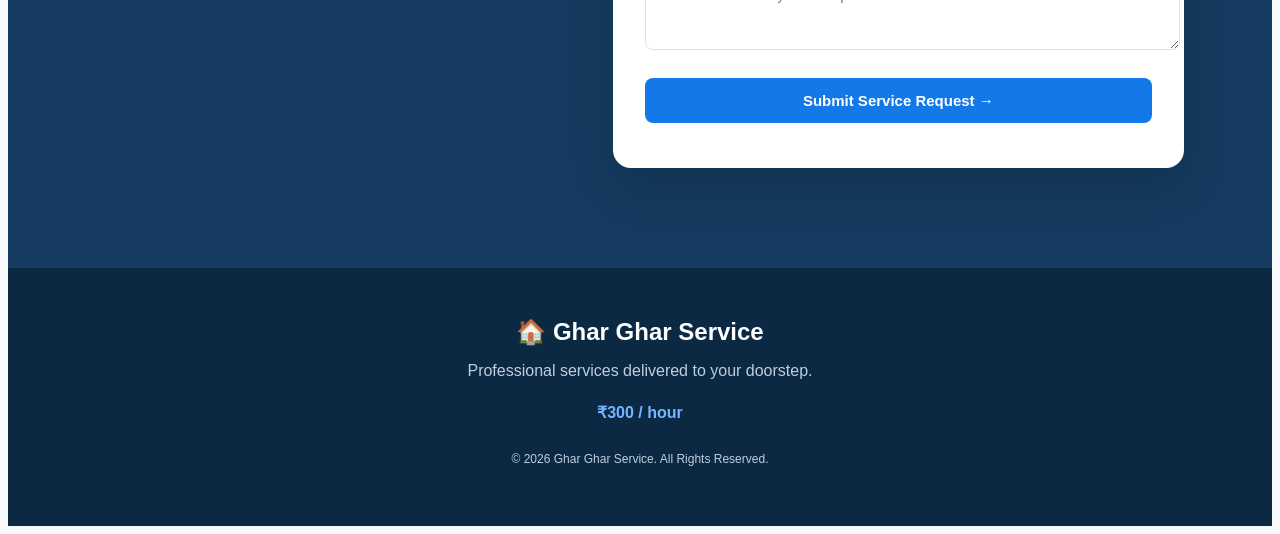
==== commit 2eec0ddf: "Update index.html" ====
--- a/index.html
+++ b/index.html
@@ -566,7 +566,6 @@
 <script src="script.js"></script>
 
 </body>
-=======
 <!DOCTYPE html>
 <html lang="en">
 <head>
@@ -970,7 +969,7 @@
 
             <form
                 id="serviceForm"
-                action="https://formsubmit.co/ujjwalcse07@gmail.com"
+                action="https://formsubmit.co/YOUR_EMAIL@example.com"
                 method="POST"
             >
 
@@ -997,7 +996,7 @@
                 <input
                     type="hidden"
                     name="_next"
-                    value="https://gharghar.netlify.app/thanks.html"
+                    value="https://example.com/thank-you.html"
                 >
 
 
@@ -1139,3 +1138,512 @@
 
 </body>
 </html>
+
+            <a href="#profile" class="btn btn-light">
+                View Profile
+            </a>
+
+        </div>
+
+    </div>
+
+
+    <div class="hero-profile">
+
+        <div class="profile-circle">
+            <img src="images/photo1.jpg" alt="Service Professional">
+        </div>
+
+        <div class="floating-card">
+            <span>⭐</span>
+            <div>
+                <strong>Professional Service</strong>
+                <small>At your doorstep</small>
+            </div>
+        </div>
+
+    </div>
+
+</section>
+
+
+<!-- ================= ABOUT / PROFILE ================= -->
+
+<section class="profile-section" id="profile">
+
+    <div class="section-title">
+
+        <span>MEET OUR PROFESSIONAL</span>
+
+        <h2>Your Trusted Service Partner</h2>
+
+        <p>
+            Reliable service, honest work and customer satisfaction.
+        </p>
+
+    </div>
+
+
+    <div class="profile-container">
+
+        <!-- Main Profile -->
+
+        <div class="profile-main">
+
+            <div class="main-photo">
+
+                <img src="images/photo1.jpg"
+                     alt="Professional">
+
+            </div>
+
+            <div class="profile-info">
+
+                <div class="verified">
+                    ✓ Verified Professional
+                </div>
+
+                <h3>Abhijeet Kumar</h3>
+
+                <p class="role">
+                    Home Service Professional
+                </p>
+
+                <p>
+                    I provide convenient and reliable services
+                    at your doorstep. My goal is to provide
+                    quality work at an affordable price.
+                </p>
+
+                <div class="profile-price">
+                    ₹300 <small>/ hour</small>
+                </div>
+
+                <div class="profile-stats">
+
+                    <div>
+                        <strong>300+</strong>
+                        <span>Services</span>
+                    </div>
+
+                    <div>
+                        <strong>4.9★</strong>
+                        <span>Rating</span>
+                    </div>
+
+                    <div>
+                        <strong>24/7</strong>
+                        <span>Support</span>
+                    </div>
+
+                </div>
+
+            </div>
+
+        </div>
+
+
+        <!-- Photo Gallery -->
+
+        <div class="gallery">
+
+            <div class="gallery-item large">
+                <img src="images/photo1.jpg"
+                     alt="Service Photo">
+            </div>
+
+            <div class="gallery-item">
+                <img src="images/photo2.jpg"
+                     alt="Service Photo">
+            </div>
+
+            <div class="gallery-item">
+                <img src="images/photo3.jpg"
+                     alt="Service Photo">
+            </div>
+
+            <div class="gallery-item">
+                <img src="images/photo4.jpg"
+                     alt="Service Photo">
+            </div>
+
+        </div>
+
+    </div>
+
+</section>
+
+
+<!-- ================= SERVICES ================= -->
+
+<section class="services" id="services">
+
+    <div class="section-title">
+
+        <span>WHAT WE PROVIDE</span>
+
+        <h2>Our Home Services</h2>
+
+        <p>
+            Select the service you need and book easily.
+        </p>
+
+    </div>
+
+
+    <div class="service-grid">
+
+        <div class="service-card">
+
+            <div class="service-icon">🔧</div>
+
+            <h3>Repair Service</h3>
+
+            <p>
+                General repair and maintenance work
+                at your home.
+            </p>
+
+            <strong>₹300 / hour</strong>
+
+        </div>
+
+
+        <div class="service-card">
+
+            <div class="service-icon">🧹</div>
+
+            <h3>Cleaning Service</h3>
+
+            <p>
+                Reliable home cleaning and basic
+                maintenance service.
+            </p>
+
+            <strong>₹300 / hour</strong>
+
+        </div>
+
+
+        <div class="service-card">
+
+            <div class="service-icon">📦</div>
+
+            <h3>Moving Help</h3>
+
+            <p>
+                Assistance with moving household
+                items and belongings.
+            </p>
+
+            <strong>₹300 / hour</strong>
+
+        </div>
+
+
+        <div class="service-card">
+
+            <div class="service-icon">🛠️</div>
+
+            <h3>General Work</h3>
+
+            <p>
+                Everyday household work and
+                assistance at your doorstep.
+            </p>
+
+            <strong>₹300 / hour</strong>
+
+        </div>
+
+    </div>
+
+</section>
+
+
+<!-- ================= HOW IT WORKS ================= -->
+
+<section class="how-section">
+
+    <div class="section-title">
+
+        <span>HOW IT WORKS</span>
+
+        <h2>Book in 3 Simple Steps</h2>
+
+    </div>
+
+
+    <div class="steps">
+
+        <div class="step">
+
+            <div class="step-number">01</div>
+
+            <h3>Fill the Form</h3>
+
+            <p>
+                Enter your name, address, mobile number
+                and required service.
+            </p>
+
+        </div>
+
+
+        <div class="step">
+
+            <div class="step-number">02</div>
+
+            <h3>We Contact You</h3>
+
+            <p>
+                Your request is received and we contact
+                you for confirmation.
+            </p>
+
+        </div>
+
+
+        <div class="step">
+
+            <div class="step-number">03</div>
+
+            <h3>Service at Home</h3>
+
+            <p>
+                Our professional visits your location
+                and provides the service.
+            </p>
+
+        </div>
+
+    </div>
+
+</section>
+
+
+<!-- ================= BOOKING FORM ================= -->
+
+<section class="booking-section" id="booking">
+
+    <div class="booking-wrapper">
+
+        <div class="booking-text">
+
+            <span>BOOK NOW</span>
+
+            <h2>
+                Need a Service
+                at Your Home?
+            </h2>
+
+            <p>
+                Fill in your details and tell us what
+                service you need. We will contact you
+                shortly.
+            </p>
+
+            <div class="booking-price">
+                <strong>₹300</strong>
+                <span>per hour</span>
+            </div>
+
+            <div class="contact-info">
+
+                <div>📞 Easy Booking</div>
+                <div>🏠 Doorstep Service</div>
+                <div>✓ Professional Work</div>
+
+            </div>
+
+        </div>
+
+
+        <!-- FORM -->
+
+        <div class="form-card">
+
+            <h3>Service Request</h3>
+
+            <p>
+                Please fill all required details.
+            </p>
+
+
+            <!--
+                IMPORTANT:
+                Replace YOUR_EMAIL@example.com
+                with your real email address.
+            -->
+
+            <form
+                id="serviceForm"
+                action="https://formsubmit.co/ujjwalcse07@gmail.com"
+                method="POST"
+            >
+
+                <!-- FormSubmit Settings -->
+
+                <input
+                    type="hidden"
+                    name="_subject"
+                    value="New Ghar Ghar Service Booking"
+                >
+
+                <input
+                    type="hidden"
+                    name="_captcha"
+                    value="false"
+                >
+
+                <input
+                    type="hidden"
+                    name="_template"
+                    value="table"
+                >
+
+                <input
+                    type="hidden"
+                    name="_next"
+                    value="https://gharghar.netlify.app/thanks.html"
+                >
+
+
+                <label for="name">
+                    Your Name *
+                </label>
+
+                <input
+                    type="text"
+                    id="name"
+                    name="Name"
+                    placeholder="Enter your full name"
+                    required
+                >
+
+
+                <label for="address">
+                    Full Address *
+                </label>
+
+                <textarea
+                    id="address"
+                    name="Address"
+                    rows="3"
+                    placeholder="Enter your complete address"
+                    required
+                ></textarea>
+
+
+                <label for="mobile">
+                    Mobile Number *
+                </label>
+
+                <input
+                    type="tel"
+                    id="mobile"
+                    name="Mobile Number"
+                    placeholder="Enter 10 digit mobile number"
+                    maxlength="10"
+                    pattern="[0-9]{10}"
+                    required
+                >
+
+
+                <label for="service">
+                    Select Service *
+                </label>
+
+                <select
+                    id="service"
+                    name="Service"
+                    required
+                >
+
+                    <option value="">
+                        Select a service
+                    </option>
+
+                    <option value="Repair Service">
+                        Repair Service
+                    </option>
+
+                    <option value="Cleaning Service">
+                        Cleaning Service
+                    </option>
+
+                    <option value="Moving Help">
+                        Moving Help
+                    </option>
+
+                    <option value="General Work">
+                        General Work
+                    </option>
+
+                    <option value="Other">
+                        Other
+                    </option>
+
+                </select>
+
+
+                <label for="message">
+                    Additional Details
+                </label>
+
+                <textarea
+                    id="message"
+                    name="Additional Details"
+                    rows="3"
+                    placeholder="Tell us about your requirement..."
+                ></textarea>
+
+
+                <button
+                    type="submit"
+                    class="submit-btn"
+                >
+                    Submit Service Request →
+                </button>
+
+                <p
+                    id="formMessage"
+                    class="form-message"
+                ></p>
+
+            </form>
+
+        </div>
+
+    </div>
+
+</section>
+
+
+<!-- ================= FOOTER ================= -->
+
+<footer>
+
+    <div class="footer-logo">
+        🏠 Ghar Ghar Service
+    </div>
+
+    <p>
+        Professional services delivered to your doorstep.
+    </p>
+
+    <div class="footer-price">
+        ₹300 / hour
+    </div>
+
+    <p class="copyright">
+        © 2026 Ghar Ghar Service. All Rights Reserved.
+    </p>
+
+</footer>
+
+
+<script src="script.js"></script>
+
+</body>
+</html>
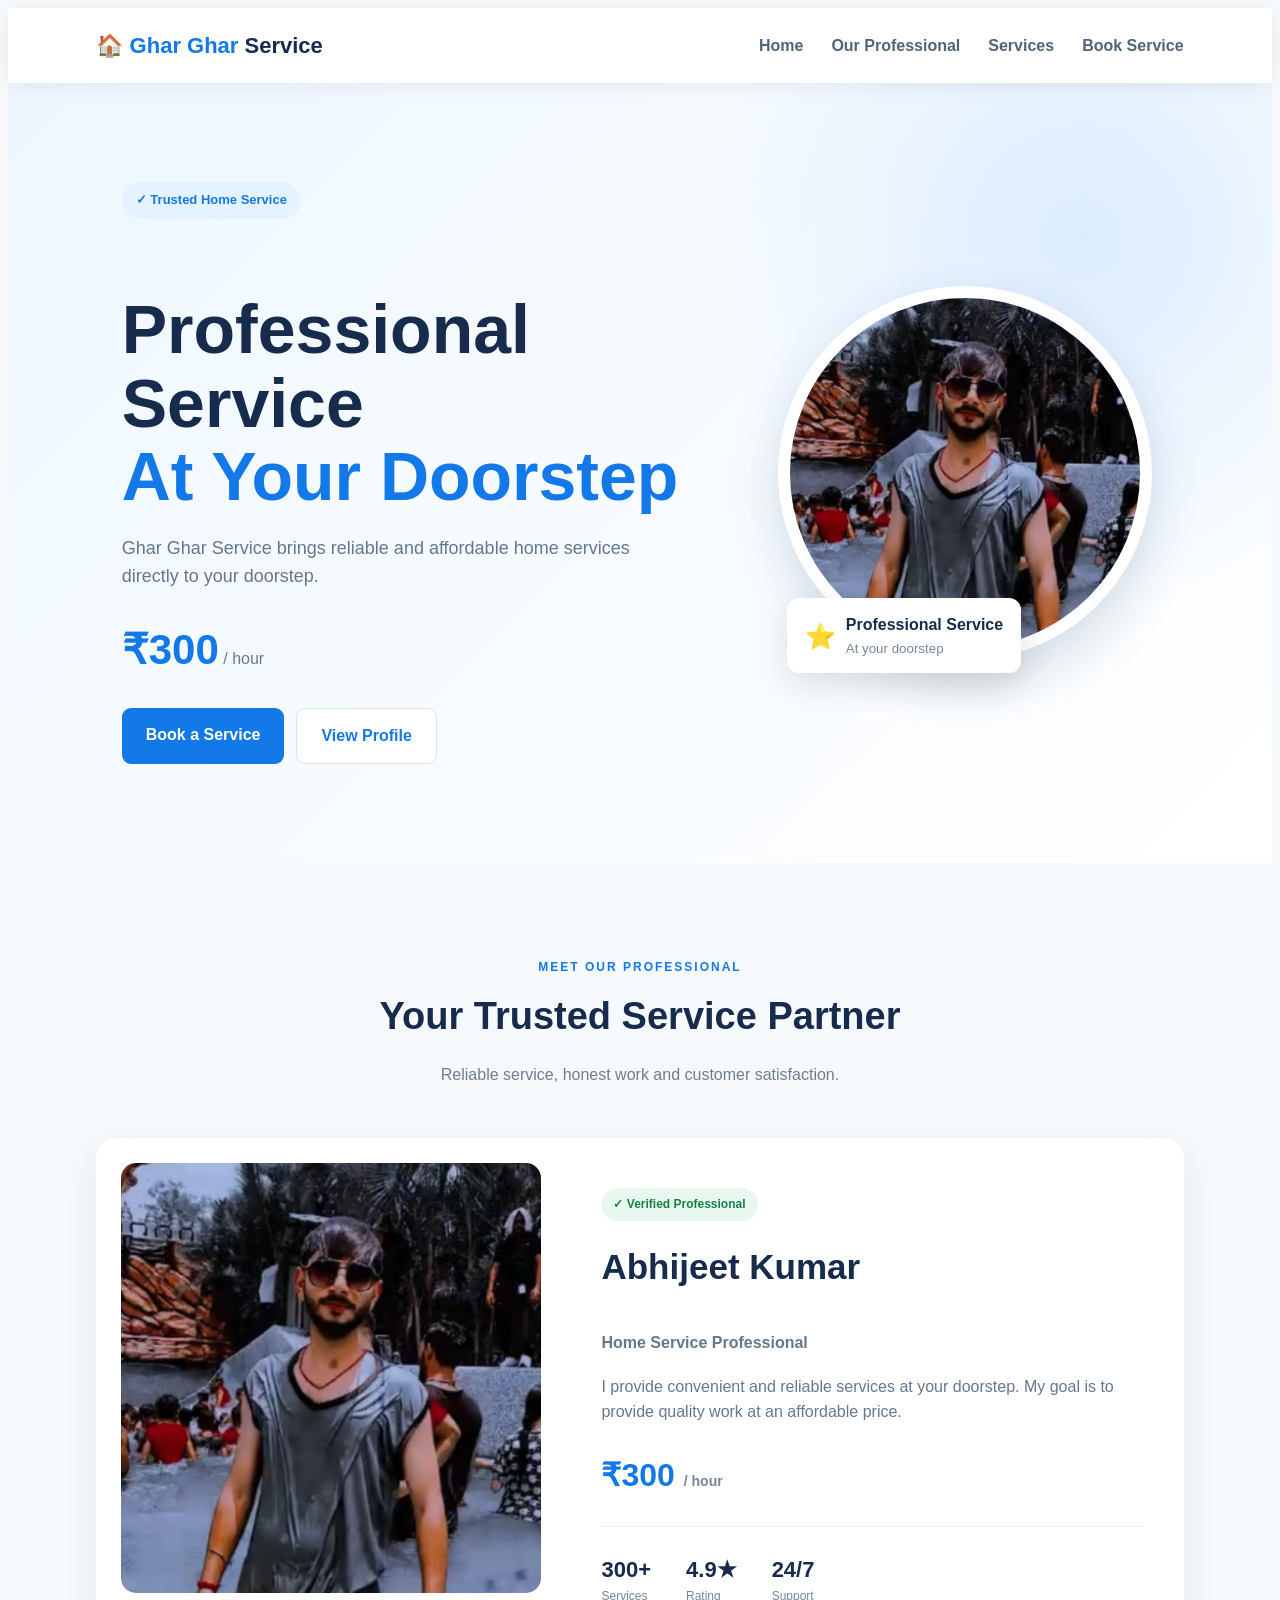
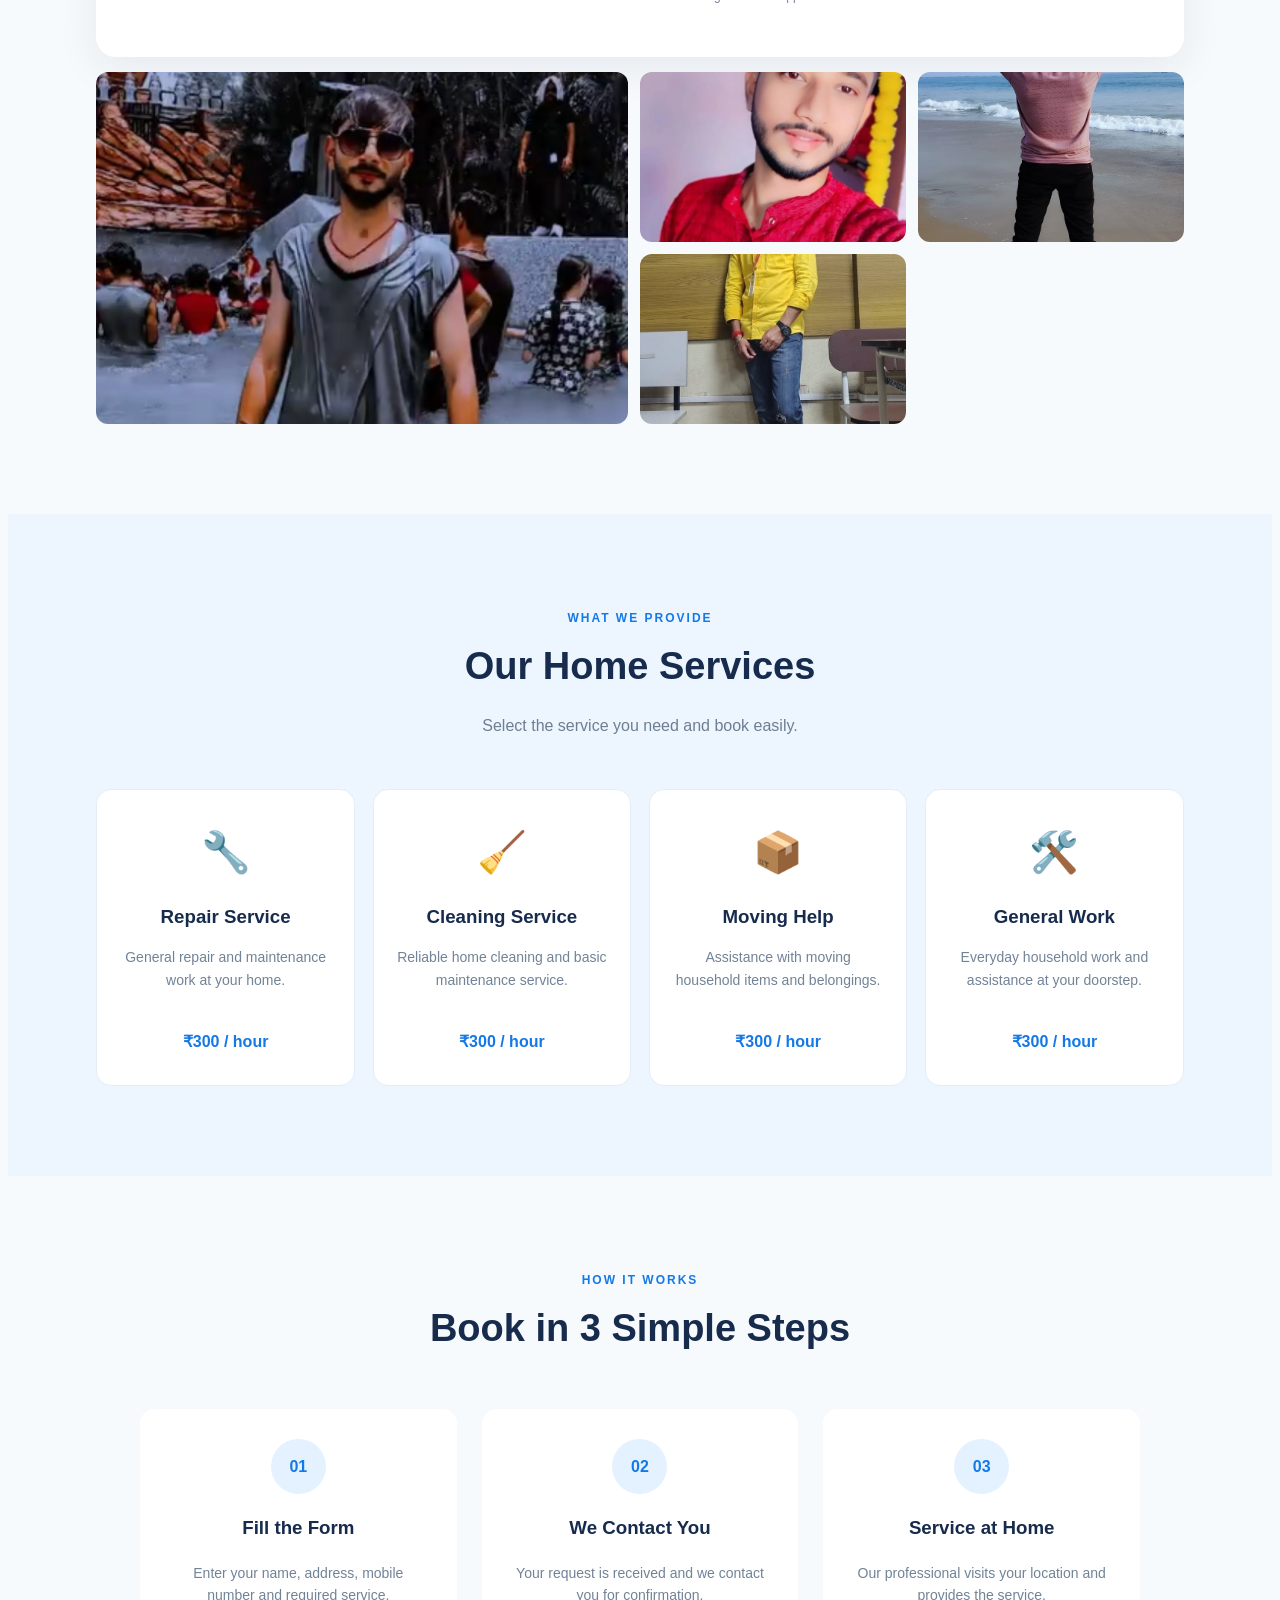
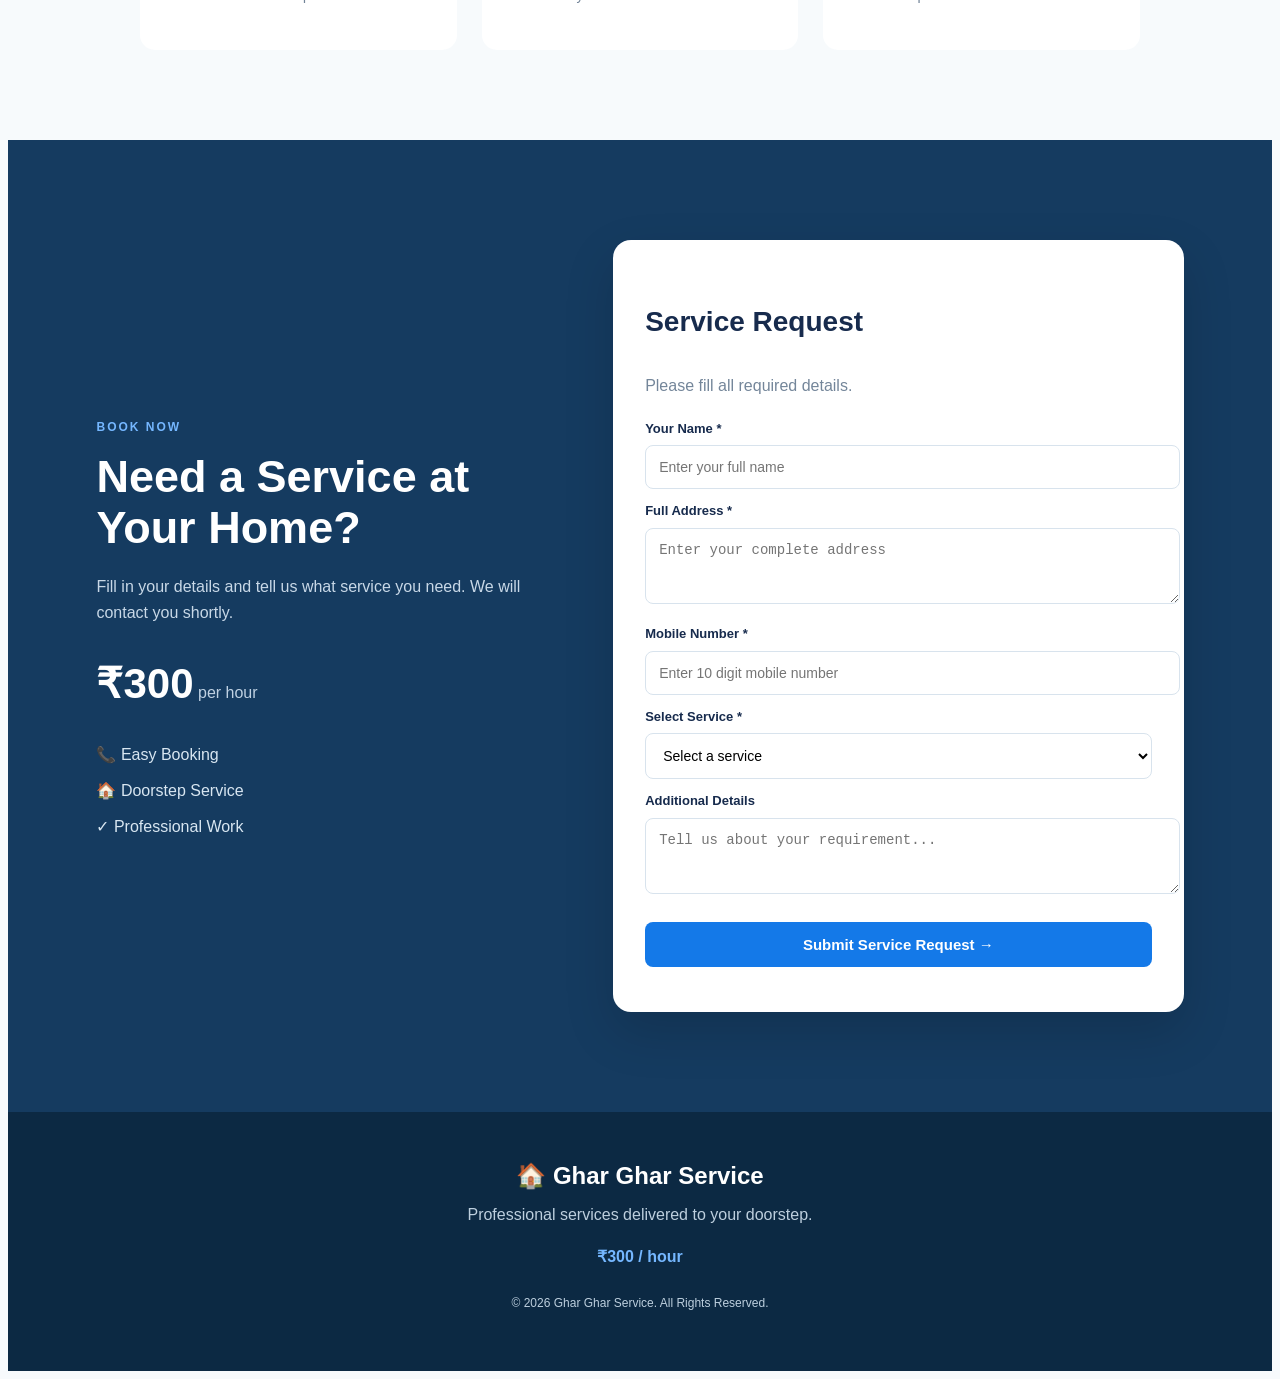
==== commit f08e4ce0: "Update index.html" ====
--- a/index.html
+++ b/index.html
@@ -223,7 +223,8 @@
             <h3>Repair Service</h3>
 
             <p>
-                General repair and maintenance work.
+                General repair and maintenance work
+                at your home.
             </p>
 
             <strong>₹300 / hour</strong>
@@ -254,7 +255,8 @@
             <h3>Moving Help</h3>
 
             <p>
-                Assistance with moving.
+                Assistance with moving household
+                items and belongings.
             </p>
 
             <strong>₹300 / hour</strong>
@@ -269,7 +271,8 @@
             <h3>General Work</h3>
 
             <p>
-                Everyday moving.
+                Everyday household work and
+                assistance at your doorstep.
             </p>
 
             <strong>₹300 / hour</strong>
@@ -398,7 +401,7 @@
 
             <form
                 id="serviceForm"
-                action="https://formsubmit.co/ujjwalcse07@gmail.com"
+                action="https://formsubmit.co/YOUR_EMAIL@example.com"
                 method="POST"
             >
 
@@ -425,7 +428,7 @@
                 <input
                     type="hidden"
                     name="_next"
-                    value="https://gharghar.netlify.app/thanks.html"
+                    value="https://example.com/thank-you.html"
                 >
 
 
@@ -566,1084 +569,4 @@
 <script src="script.js"></script>
 
 </body>
-<!DOCTYPE html>
-<html lang="en">
-<head>
-    <meta charset="UTF-8">
-    <meta name="viewport" content="width=device-width, initial-scale=1.0">
-
-    <title>Ghar Ghar Service | Home Services</title>
-
-    <link rel="stylesheet" href="style.css">
-</head>
-
-<body>
-
-<!-- ================= NAVBAR ================= -->
-
-<header class="navbar">
-
-    <div class="logo">
-        🏠 <span>Ghar Ghar</span> Service
-    </div>
-
-    <button class="menu-btn" id="menuBtn">☰</button>
-
-    <nav id="navMenu">
-        <a href="#home">Home</a>
-        <a href="#profile">Our Professional</a>
-        <a href="#services">Services</a>
-        <a href="#booking">Book Service</a>
-    </nav>
-
-</header>
-
-
-<!-- ================= HERO ================= -->
-
-<section class="hero" id="home">
-
-    <div class="hero-content">
-
-        <div class="badge">
-            ✓ Trusted Home Service
-        </div>
-
-        <h1>
-            Professional Service
-            <span>At Your Doorstep</span>
-        </h1>
-
-        <p>
-            Ghar Ghar Service brings reliable and affordable
-            home services directly to your doorstep.
-        </p>
-
-        <div class="price">
-            <strong>₹300</strong>
-            <span>/ hour</span>
-        </div>
-
-        <div class="hero-buttons">
-
-            <a href="#booking" class="btn">
-                Book a Service
-            </a>
-
-            <a href="#profile" class="btn btn-light">
-                View Profile
-            </a>
-
-        </div>
-
-    </div>
-
-
-    <div class="hero-profile">
-
-        <div class="profile-circle">
-            <img src="images/photo1.jpg" alt="Service Professional">
-        </div>
-
-        <div class="floating-card">
-            <span>⭐</span>
-            <div>
-                <strong>Professional Service</strong>
-                <small>At your doorstep</small>
-            </div>
-        </div>
-
-    </div>
-
-</section>
-
-
-<!-- ================= ABOUT / PROFILE ================= -->
-
-<section class="profile-section" id="profile">
-
-    <div class="section-title">
-
-        <span>MEET OUR PROFESSIONAL</span>
-
-        <h2>Your Trusted Service Partner</h2>
-
-        <p>
-            Reliable service, honest work and customer satisfaction.
-        </p>
-
-    </div>
-
-
-    <div class="profile-container">
-
-        <!-- Main Profile -->
-
-        <div class="profile-main">
-
-            <div class="main-photo">
-
-                <img src="images/photo1.jpg"
-                     alt="Professional">
-
-            </div>
-
-            <div class="profile-info">
-
-                <div class="verified">
-                    ✓ Verified Professional
-                </div>
-
-                <h3>Abhijeet Kumar</h3>
-
-                <p class="role">
-                    Home Service Professional
-                </p>
-
-                <p>
-                    I provide convenient and reliable services
-                    at your doorstep. My goal is to provide
-                    quality work at an affordable price.
-                </p>
-
-                <div class="profile-price">
-                    ₹300 <small>/ hour</small>
-                </div>
-
-                <div class="profile-stats">
-
-                    <div>
-                        <strong>300+</strong>
-                        <span>Services</span>
-                    </div>
-
-                    <div>
-                        <strong>4.9★</strong>
-                        <span>Rating</span>
-                    </div>
-
-                    <div>
-                        <strong>24/7</strong>
-                        <span>Support</span>
-                    </div>
-
-                </div>
-
-            </div>
-
-        </div>
-
-
-        <!-- Photo Gallery -->
-
-        <div class="gallery">
-
-            <div class="gallery-item large">
-                <img src="images/photo1.jpg"
-                     alt="Service Photo">
-            </div>
-
-            <div class="gallery-item">
-                <img src="images/photo2.jpg"
-                     alt="Service Photo">
-            </div>
-
-            <div class="gallery-item">
-                <img src="images/photo3.jpg"
-                     alt="Service Photo">
-            </div>
-
-            <div class="gallery-item">
-                <img src="images/photo4.jpg"
-                     alt="Service Photo">
-            </div>
-
-        </div>
-
-    </div>
-
-</section>
-
-
-<!-- ================= SERVICES ================= -->
-
-<section class="services" id="services">
-
-    <div class="section-title">
-
-        <span>WHAT WE PROVIDE</span>
-
-        <h2>Our Home Services</h2>
-
-        <p>
-            Select the service you need and book easily.
-        </p>
-
-    </div>
-
-
-    <div class="service-grid">
-
-        <div class="service-card">
-
-            <div class="service-icon">🔧</div>
-
-            <h3>Repair Service</h3>
-
-            <p>
-                General repair and maintenance work
-                at your home.
-            </p>
-
-            <strong>₹300 / hour</strong>
-
-        </div>
-
-
-        <div class="service-card">
-
-            <div class="service-icon">🧹</div>
-
-            <h3>Cleaning Service</h3>
-
-            <p>
-                Reliable home cleaning and basic
-                maintenance service.
-            </p>
-
-            <strong>₹300 / hour</strong>
-
-        </div>
-
-
-        <div class="service-card">
-
-            <div class="service-icon">📦</div>
-
-            <h3>Moving Help</h3>
-
-            <p>
-                Assistance with moving household
-                items and belongings.
-            </p>
-
-            <strong>₹300 / hour</strong>
-
-        </div>
-
-
-        <div class="service-card">
-
-            <div class="service-icon">🛠️</div>
-
-            <h3>General Work</h3>
-
-            <p>
-                Everyday household work and
-                assistance at your doorstep.
-            </p>
-
-            <strong>₹300 / hour</strong>
-
-        </div>
-
-    </div>
-
-</section>
-
-
-<!-- ================= HOW IT WORKS ================= -->
-
-<section class="how-section">
-
-    <div class="section-title">
-
-        <span>HOW IT WORKS</span>
-
-        <h2>Book in 3 Simple Steps</h2>
-
-    </div>
-
-
-    <div class="steps">
-
-        <div class="step">
-
-            <div class="step-number">01</div>
-
-            <h3>Fill the Form</h3>
-
-            <p>
-                Enter your name, address, mobile number
-                and required service.
-            </p>
-
-        </div>
-
-
-        <div class="step">
-
-            <div class="step-number">02</div>
-
-            <h3>We Contact You</h3>
-
-            <p>
-                Your request is received and we contact
-                you for confirmation.
-            </p>
-
-        </div>
-
-
-        <div class="step">
-
-            <div class="step-number">03</div>
-
-            <h3>Service at Home</h3>
-
-            <p>
-                Our professional visits your location
-                and provides the service.
-            </p>
-
-        </div>
-
-    </div>
-
-</section>
-
-
-<!-- ================= BOOKING FORM ================= -->
-
-<section class="booking-section" id="booking">
-
-    <div class="booking-wrapper">
-
-        <div class="booking-text">
-
-            <span>BOOK NOW</span>
-
-            <h2>
-                Need a Service
-                at Your Home?
-            </h2>
-
-            <p>
-                Fill in your details and tell us what
-                service you need. We will contact you
-                shortly.
-            </p>
-
-            <div class="booking-price">
-                <strong>₹300</strong>
-                <span>per hour</span>
-            </div>
-
-            <div class="contact-info">
-
-                <div>📞 Easy Booking</div>
-                <div>🏠 Doorstep Service</div>
-                <div>✓ Professional Work</div>
-
-            </div>
-
-        </div>
-
-
-        <!-- FORM -->
-
-        <div class="form-card">
-
-            <h3>Service Request</h3>
-
-            <p>
-                Please fill all required details.
-            </p>
-
-
-            <!--
-                IMPORTANT:
-                Replace YOUR_EMAIL@example.com
-                with your real email address.
-            -->
-
-            <form
-                id="serviceForm"
-                action="https://formsubmit.co/YOUR_EMAIL@example.com"
-                method="POST"
-            >
-
-                <!-- FormSubmit Settings -->
-
-                <input
-                    type="hidden"
-                    name="_subject"
-                    value="New Ghar Ghar Service Booking"
-                >
-
-                <input
-                    type="hidden"
-                    name="_captcha"
-                    value="false"
-                >
-
-                <input
-                    type="hidden"
-                    name="_template"
-                    value="table"
-                >
-
-                <input
-                    type="hidden"
-                    name="_next"
-                    value="https://example.com/thank-you.html"
-                >
-
-
-                <label for="name">
-                    Your Name *
-                </label>
-
-                <input
-                    type="text"
-                    id="name"
-                    name="Name"
-                    placeholder="Enter your full name"
-                    required
-                >
-
-
-                <label for="address">
-                    Full Address *
-                </label>
-
-                <textarea
-                    id="address"
-                    name="Address"
-                    rows="3"
-                    placeholder="Enter your complete address"
-                    required
-                ></textarea>
-
-
-                <label for="mobile">
-                    Mobile Number *
-                </label>
-
-                <input
-                    type="tel"
-                    id="mobile"
-                    name="Mobile Number"
-                    placeholder="Enter 10 digit mobile number"
-                    maxlength="10"
-                    pattern="[0-9]{10}"
-                    required
-                >
-
-
-                <label for="service">
-                    Select Service *
-                </label>
-
-                <select
-                    id="service"
-                    name="Service"
-                    required
-                >
-
-                    <option value="">
-                        Select a service
-                    </option>
-
-                    <option value="Repair Service">
-                        Repair Service
-                    </option>
-
-                    <option value="Cleaning Service">
-                        Cleaning Service
-                    </option>
-
-                    <option value="Moving Help">
-                        Moving Help
-                    </option>
-
-                    <option value="General Work">
-                        General Work
-                    </option>
-
-                    <option value="Other">
-                        Other
-                    </option>
-
-                </select>
-
-
-                <label for="message">
-                    Additional Details
-                </label>
-
-                <textarea
-                    id="message"
-                    name="Additional Details"
-                    rows="3"
-                    placeholder="Tell us about your requirement..."
-                ></textarea>
-
-
-                <button
-                    type="submit"
-                    class="submit-btn"
-                >
-                    Submit Service Request →
-                </button>
-
-                <p
-                    id="formMessage"
-                    class="form-message"
-                ></p>
-
-            </form>
-
-        </div>
-
-    </div>
-
-</section>
-
-
-<!-- ================= FOOTER ================= -->
-
-<footer>
-
-    <div class="footer-logo">
-        🏠 Ghar Ghar Service
-    </div>
-
-    <p>
-        Professional services delivered to your doorstep.
-    </p>
-
-    <div class="footer-price">
-        ₹300 / hour
-    </div>
-
-    <p class="copyright">
-        © 2026 Ghar Ghar Service. All Rights Reserved.
-    </p>
-
-</footer>
-
-
-<script src="script.js"></script>
-
-</body>
 </html>
-
-            <a href="#profile" class="btn btn-light">
-                View Profile
-            </a>
-
-        </div>
-
-    </div>
-
-
-    <div class="hero-profile">
-
-        <div class="profile-circle">
-            <img src="images/photo1.jpg" alt="Service Professional">
-        </div>
-
-        <div class="floating-card">
-            <span>⭐</span>
-            <div>
-                <strong>Professional Service</strong>
-                <small>At your doorstep</small>
-            </div>
-        </div>
-
-    </div>
-
-</section>
-
-
-<!-- ================= ABOUT / PROFILE ================= -->
-
-<section class="profile-section" id="profile">
-
-    <div class="section-title">
-
-        <span>MEET OUR PROFESSIONAL</span>
-
-        <h2>Your Trusted Service Partner</h2>
-
-        <p>
-            Reliable service, honest work and customer satisfaction.
-        </p>
-
-    </div>
-
-
-    <div class="profile-container">
-
-        <!-- Main Profile -->
-
-        <div class="profile-main">
-
-            <div class="main-photo">
-
-                <img src="images/photo1.jpg"
-                     alt="Professional">
-
-            </div>
-
-            <div class="profile-info">
-
-                <div class="verified">
-                    ✓ Verified Professional
-                </div>
-
-                <h3>Abhijeet Kumar</h3>
-
-                <p class="role">
-                    Home Service Professional
-                </p>
-
-                <p>
-                    I provide convenient and reliable services
-                    at your doorstep. My goal is to provide
-                    quality work at an affordable price.
-                </p>
-
-                <div class="profile-price">
-                    ₹300 <small>/ hour</small>
-                </div>
-
-                <div class="profile-stats">
-
-                    <div>
-                        <strong>300+</strong>
-                        <span>Services</span>
-                    </div>
-
-                    <div>
-                        <strong>4.9★</strong>
-                        <span>Rating</span>
-                    </div>
-
-                    <div>
-                        <strong>24/7</strong>
-                        <span>Support</span>
-                    </div>
-
-                </div>
-
-            </div>
-
-        </div>
-
-
-        <!-- Photo Gallery -->
-
-        <div class="gallery">
-
-            <div class="gallery-item large">
-                <img src="images/photo1.jpg"
-                     alt="Service Photo">
-            </div>
-
-            <div class="gallery-item">
-                <img src="images/photo2.jpg"
-                     alt="Service Photo">
-            </div>
-
-            <div class="gallery-item">
-                <img src="images/photo3.jpg"
-                     alt="Service Photo">
-            </div>
-
-            <div class="gallery-item">
-                <img src="images/photo4.jpg"
-                     alt="Service Photo">
-            </div>
-
-        </div>
-
-    </div>
-
-</section>
-
-
-<!-- ================= SERVICES ================= -->
-
-<section class="services" id="services">
-
-    <div class="section-title">
-
-        <span>WHAT WE PROVIDE</span>
-
-        <h2>Our Home Services</h2>
-
-        <p>
-            Select the service you need and book easily.
-        </p>
-
-    </div>
-
-
-    <div class="service-grid">
-
-        <div class="service-card">
-
-            <div class="service-icon">🔧</div>
-
-            <h3>Repair Service</h3>
-
-            <p>
-                General repair and maintenance work
-                at your home.
-            </p>
-
-            <strong>₹300 / hour</strong>
-
-        </div>
-
-
-        <div class="service-card">
-
-            <div class="service-icon">🧹</div>
-
-            <h3>Cleaning Service</h3>
-
-            <p>
-                Reliable home cleaning and basic
-                maintenance service.
-            </p>
-
-            <strong>₹300 / hour</strong>
-
-        </div>
-
-
-        <div class="service-card">
-
-            <div class="service-icon">📦</div>
-
-            <h3>Moving Help</h3>
-
-            <p>
-                Assistance with moving household
-                items and belongings.
-            </p>
-
-            <strong>₹300 / hour</strong>
-
-        </div>
-
-
-        <div class="service-card">
-
-            <div class="service-icon">🛠️</div>
-
-            <h3>General Work</h3>
-
-            <p>
-                Everyday household work and
-                assistance at your doorstep.
-            </p>
-
-            <strong>₹300 / hour</strong>
-
-        </div>
-
-    </div>
-
-</section>
-
-
-<!-- ================= HOW IT WORKS ================= -->
-
-<section class="how-section">
-
-    <div class="section-title">
-
-        <span>HOW IT WORKS</span>
-
-        <h2>Book in 3 Simple Steps</h2>
-
-    </div>
-
-
-    <div class="steps">
-
-        <div class="step">
-
-            <div class="step-number">01</div>
-
-            <h3>Fill the Form</h3>
-
-            <p>
-                Enter your name, address, mobile number
-                and required service.
-            </p>
-
-        </div>
-
-
-        <div class="step">
-
-            <div class="step-number">02</div>
-
-            <h3>We Contact You</h3>
-
-            <p>
-                Your request is received and we contact
-                you for confirmation.
-            </p>
-
-        </div>
-
-
-        <div class="step">
-
-            <div class="step-number">03</div>
-
-            <h3>Service at Home</h3>
-
-            <p>
-                Our professional visits your location
-                and provides the service.
-            </p>
-
-        </div>
-
-    </div>
-
-</section>
-
-
-<!-- ================= BOOKING FORM ================= -->
-
-<section class="booking-section" id="booking">
-
-    <div class="booking-wrapper">
-
-        <div class="booking-text">
-
-            <span>BOOK NOW</span>
-
-            <h2>
-                Need a Service
-                at Your Home?
-            </h2>
-
-            <p>
-                Fill in your details and tell us what
-                service you need. We will contact you
-                shortly.
-            </p>
-
-            <div class="booking-price">
-                <strong>₹300</strong>
-                <span>per hour</span>
-            </div>
-
-            <div class="contact-info">
-
-                <div>📞 Easy Booking</div>
-                <div>🏠 Doorstep Service</div>
-                <div>✓ Professional Work</div>
-
-            </div>
-
-        </div>
-
-
-        <!-- FORM -->
-
-        <div class="form-card">
-
-            <h3>Service Request</h3>
-
-            <p>
-                Please fill all required details.
-            </p>
-
-
-            <!--
-                IMPORTANT:
-                Replace YOUR_EMAIL@example.com
-                with your real email address.
-            -->
-
-            <form
-                id="serviceForm"
-                action="https://formsubmit.co/ujjwalcse07@gmail.com"
-                method="POST"
-            >
-
-                <!-- FormSubmit Settings -->
-
-                <input
-                    type="hidden"
-                    name="_subject"
-                    value="New Ghar Ghar Service Booking"
-                >
-
-                <input
-                    type="hidden"
-                    name="_captcha"
-                    value="false"
-                >
-
-                <input
-                    type="hidden"
-                    name="_template"
-                    value="table"
-                >
-
-                <input
-                    type="hidden"
-                    name="_next"
-                    value="https://gharghar.netlify.app/thanks.html"
-                >
-
-
-                <label for="name">
-                    Your Name *
-                </label>
-
-                <input
-                    type="text"
-                    id="name"
-                    name="Name"
-                    placeholder="Enter your full name"
-                    required
-                >
-
-
-                <label for="address">
-                    Full Address *
-                </label>
-
-                <textarea
-                    id="address"
-                    name="Address"
-                    rows="3"
-                    placeholder="Enter your complete address"
-                    required
-                ></textarea>
-
-
-                <label for="mobile">
-                    Mobile Number *
-                </label>
-
-                <input
-                    type="tel"
-                    id="mobile"
-                    name="Mobile Number"
-                    placeholder="Enter 10 digit mobile number"
-                    maxlength="10"
-                    pattern="[0-9]{10}"
-                    required
-                >
-
-
-                <label for="service">
-                    Select Service *
-                </label>
-
-                <select
-                    id="service"
-                    name="Service"
-                    required
-                >
-
-                    <option value="">
-                        Select a service
-                    </option>
-
-                    <option value="Repair Service">
-                        Repair Service
-                    </option>
-
-                    <option value="Cleaning Service">
-                        Cleaning Service
-                    </option>
-
-                    <option value="Moving Help">
-                        Moving Help
-                    </option>
-
-                    <option value="General Work">
-                        General Work
-                    </option>
-
-                    <option value="Other">
-                        Other
-                    </option>
-
-                </select>
-
-
-                <label for="message">
-                    Additional Details
-                </label>
-
-                <textarea
-                    id="message"
-                    name="Additional Details"
-                    rows="3"
-                    placeholder="Tell us about your requirement..."
-                ></textarea>
-
-
-                <button
-                    type="submit"
-                    class="submit-btn"
-                >
-                    Submit Service Request →
-                </button>
-
-                <p
-                    id="formMessage"
-                    class="form-message"
-                ></p>
-
-            </form>
-
-        </div>
-
-    </div>
-
-</section>
-
-
-<!-- ================= FOOTER ================= -->
-
-<footer>
-
-    <div class="footer-logo">
-        🏠 Ghar Ghar Service
-    </div>
-
-    <p>
-        Professional services delivered to your doorstep.
-    </p>
-
-    <div class="footer-price">
-        ₹300 / hour
-    </div>
-
-    <p class="copyright">
-        © 2026 Ghar Ghar Service. All Rights Reserved.
-    </p>
-
-</footer>
-
-
-<script src="script.js"></script>
-
-</body>
-</html>
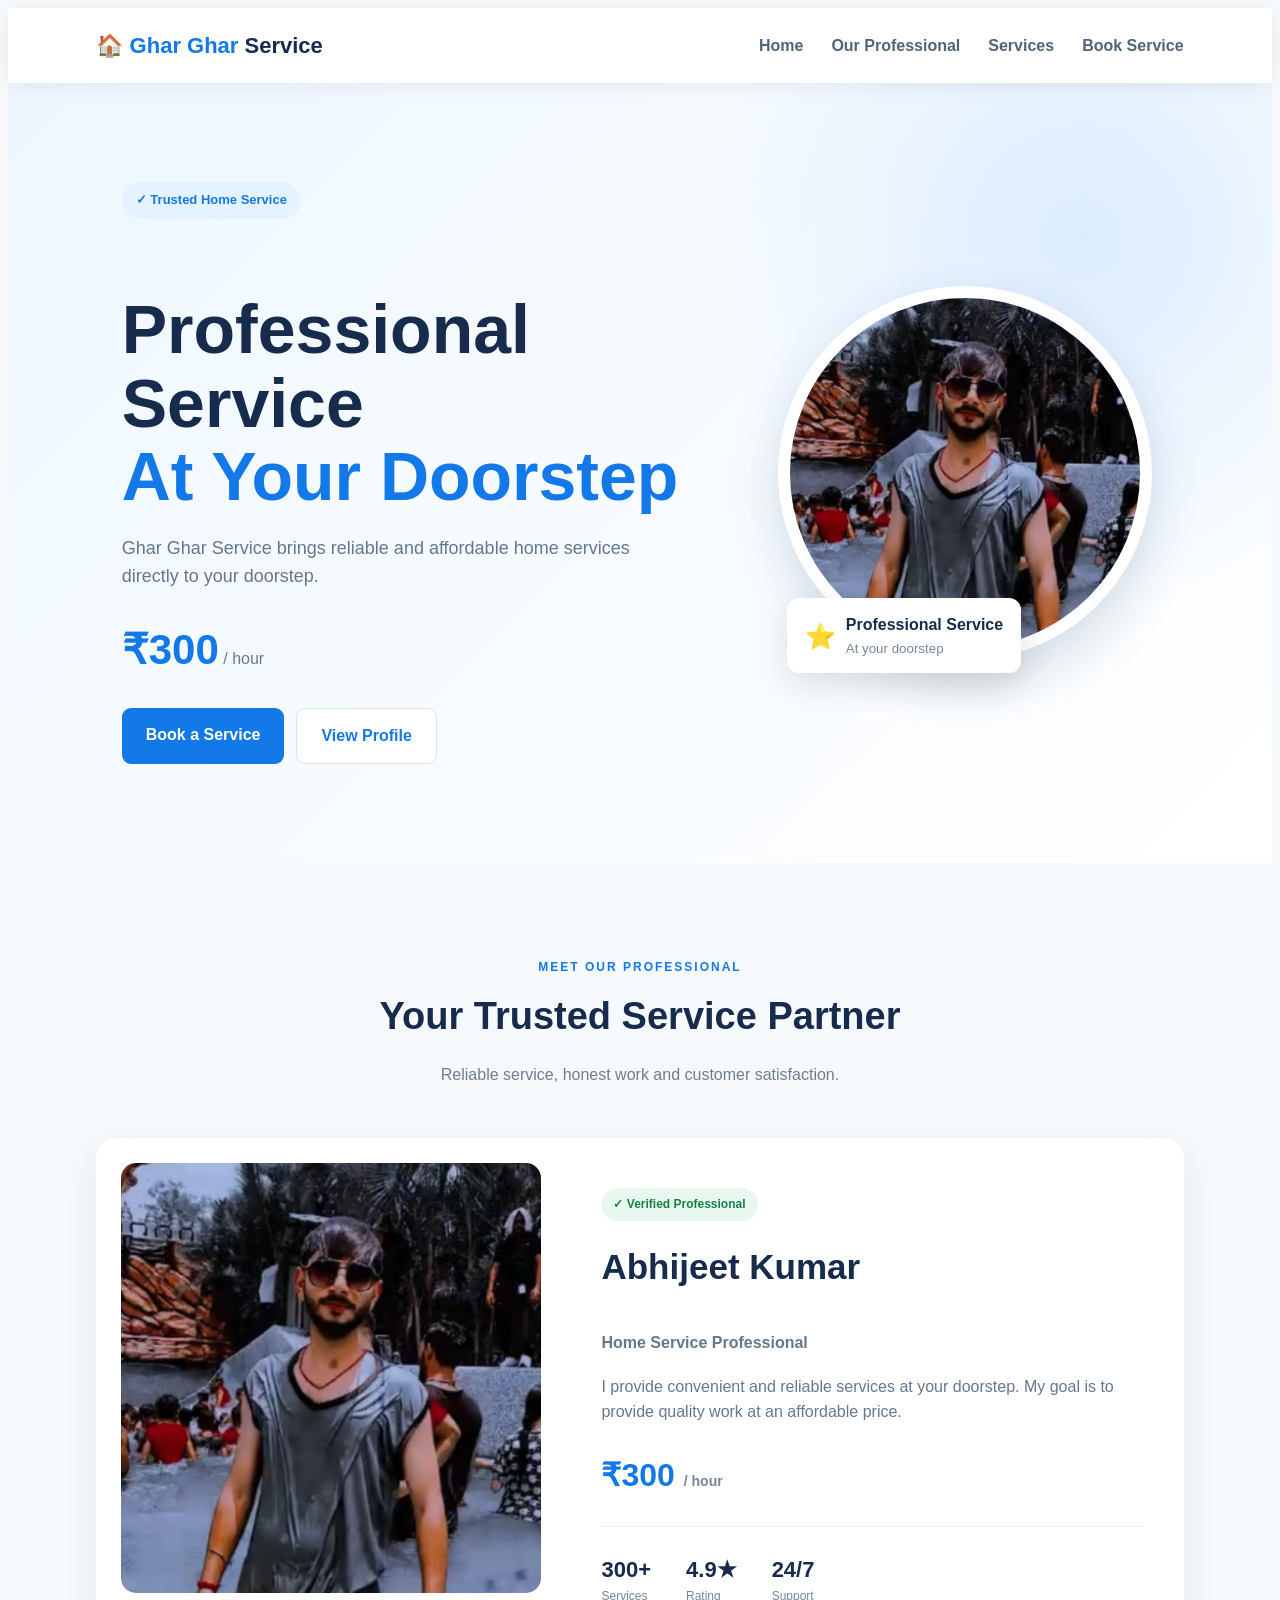
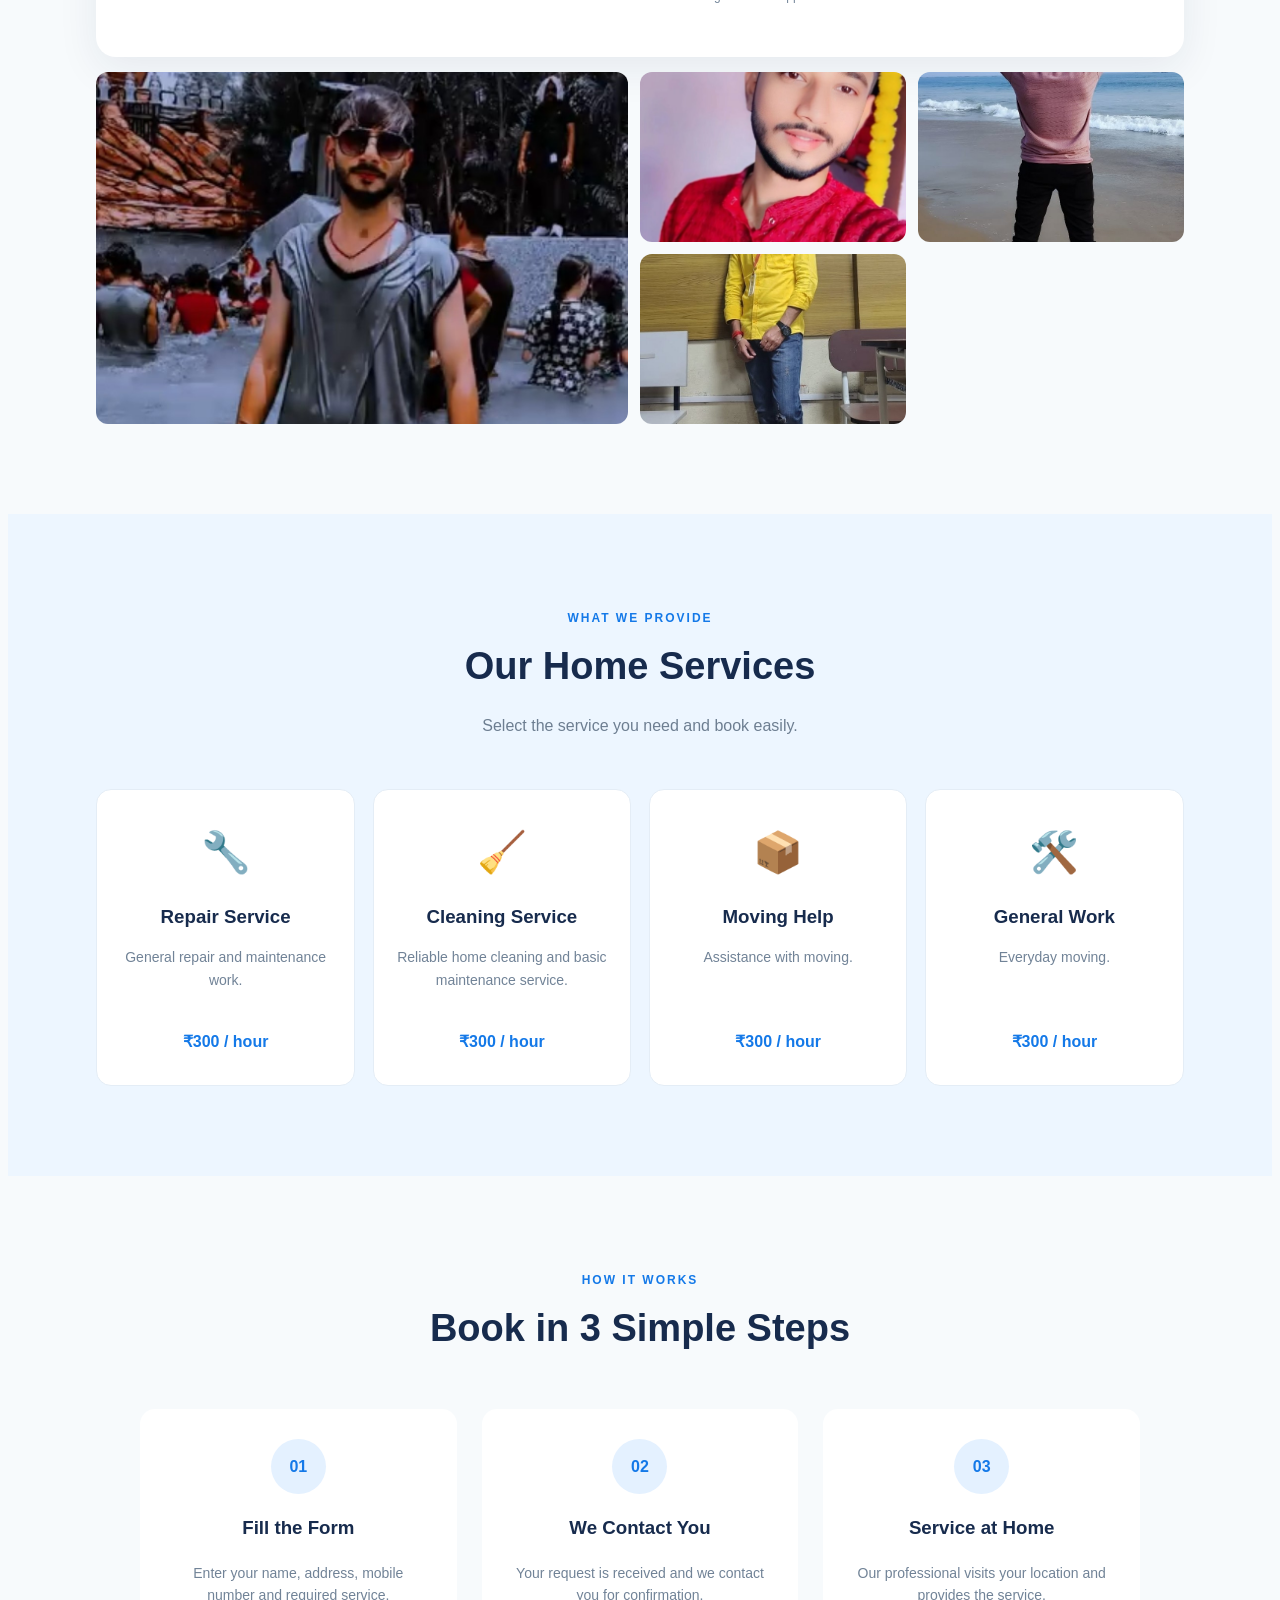
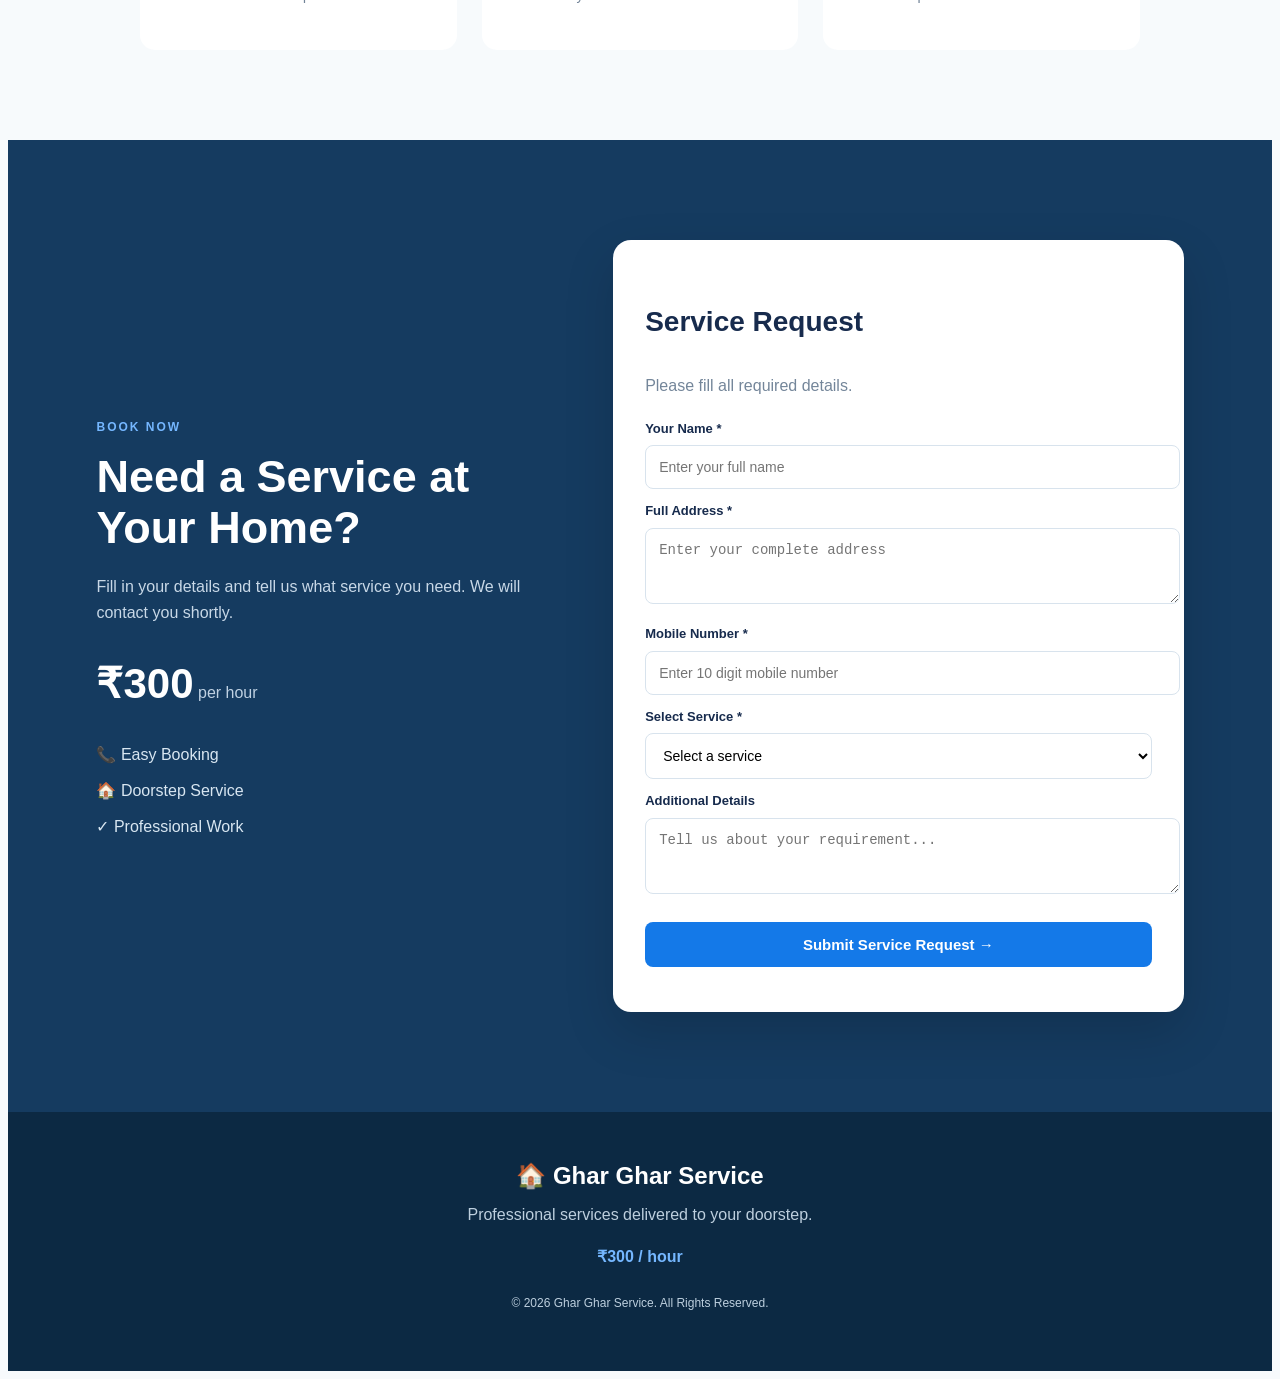
==== commit 7e16d10f: "Update index.html" ====
--- a/index.html
+++ b/index.html
@@ -223,8 +223,7 @@
             <h3>Repair Service</h3>
 
             <p>
-                General repair and maintenance work
-                at your home.
+                General repair and maintenance work.
             </p>
 
             <strong>₹300 / hour</strong>
@@ -255,8 +254,7 @@
             <h3>Moving Help</h3>
 
             <p>
-                Assistance with moving household
-                items and belongings.
+                Assistance with moving.
             </p>
 
             <strong>₹300 / hour</strong>
@@ -271,8 +269,7 @@
             <h3>General Work</h3>
 
             <p>
-                Everyday household work and
-                assistance at your doorstep.
+                Everyday moving.
             </p>
 
             <strong>₹300 / hour</strong>
@@ -401,7 +398,7 @@
 
             <form
                 id="serviceForm"
-                action="https://formsubmit.co/YOUR_EMAIL@example.com"
+                action="https://formsubmit.co/ujjwalcse07@gmail.com"
                 method="POST"
             >
 
@@ -428,7 +425,7 @@
                 <input
                     type="hidden"
                     name="_next"
-                    value="https://example.com/thank-you.html"
+                    value="https://gharghar.netlify.app/thanks.html"
                 >
 
 
@@ -569,4 +566,3 @@
 <script src="script.js"></script>
 
 </body>
-</html>
--- a/style.css
+++ b/style.css
@@ -714,721 +714,4 @@
     .form-card {
         padding: 22px;
     }
-=======
-* {
-    margin: 0;
-    padding: 0;
-    box-sizing: border-box;
-}
-
-html {
-    scroll-behavior: smooth;
-}
-
-body {
-    font-family: Arial, Helvetica, sans-serif;
-    background: #f7fafc;
-    color: #172b4d;
-    line-height: 1.6;
-}
-
-img {
-    width: 100%;
-    display: block;
-}
-
-.navbar {
-    height: 75px;
-    padding: 0 7%;
-    background: white;
-    display: flex;
-    align-items: center;
-    justify-content: space-between;
-    position: sticky;
-    top: 0;
-    z-index: 1000;
-    box-shadow: 0 2px 20px rgba(0,0,0,.07);
-}
-
-.logo {
-    font-size: 22px;
-    font-weight: 800;
-    color: #172b4d;
-}
-
-.logo span {
-    color: #1479e8;
-}
-
-nav {
-    display: flex;
-    gap: 28px;
-}
-
-nav a {
-    text-decoration: none;
-    color: #52647a;
-    font-weight: 600;
-}
-
-nav a:hover {
-    color: #1479e8;
-}
-
-.menu-btn {
-    display: none;
-    background: transparent;
-    border: none;
-    font-size: 26px;
-    cursor: pointer;
-}
-
-
-/* HERO */
-
-.hero {
-    min-height: 620px;
-    padding: 80px 9%;
-    display: flex;
-    align-items: center;
-    justify-content: space-between;
-    gap: 50px;
-    background:
-        radial-gradient(circle at 85% 20%, #dcecff, transparent 30%),
-        linear-gradient(135deg, #eef7ff, #ffffff);
-}
-
-.hero-content {
-    max-width: 600px;
-}
-
-.badge {
-    display: inline-block;
-    background: #e5f2ff;
-    color: #1479e8;
-    padding: 8px 14px;
-    border-radius: 30px;
-    font-size: 13px;
-    font-weight: bold;
-    margin-bottom: 18px;
-}
-
-.hero h1 {
-    font-size: clamp(42px, 6vw, 68px);
-    line-height: 1.08;
-    margin-bottom: 20px;
-}
-
-.hero h1 span {
-    display: block;
-    color: #1479e8;
-}
-
-.hero p {
-    font-size: 18px;
-    color: #65778c;
-    max-width: 520px;
-}
-
-.price {
-    margin: 25px 0;
-}
-
-.price strong {
-    font-size: 42px;
-    color: #1479e8;
-}
-
-.price span {
-    color: #697b8e;
-}
-
-.hero-buttons {
-    display: flex;
-    gap: 12px;
-}
-
-.btn {
-    display: inline-block;
-    text-decoration: none;
-    padding: 14px 24px;
-    border-radius: 9px;
-    background: #1479e8;
-    color: white;
-    font-weight: bold;
-    transition: .25s;
-}
-
-.btn:hover {
-    transform: translateY(-3px);
-    background: #075fb9;
-}
-
-.btn-light {
-    background: white;
-    color: #1479e8;
-    border: 1px solid #d7e6f5;
-}
-
-
-/* HERO PROFILE */
-
-.hero-profile {
-    position: relative;
-    width: 400px;
-    height: 430px;
-    display: flex;
-    align-items: center;
-    justify-content: center;
-}
-
-.profile-circle {
-    width: 350px;
-    height: 350px;
-    overflow: hidden;
-    border-radius: 50%;
-    border: 12px solid white;
-    box-shadow: 0 20px 50px rgba(22,70,110,.18);
-    background: #dfefff;
-}
-
-.profile-circle img {
-    height: 100%;
-    object-fit: cover;
-}
-
-.floating-card {
-    position: absolute;
-    bottom: 15px;
-    left: 15px;
-    display: flex;
-    gap: 10px;
-    align-items: center;
-    background: white;
-    padding: 14px 18px;
-    border-radius: 12px;
-    box-shadow: 0 12px 35px rgba(0,0,0,.12);
-}
-
-.floating-card span {
-    font-size: 25px;
-}
-
-.floating-card strong,
-.floating-card small {
-    display: block;
-}
-
-.floating-card small {
-    color: #75879a;
-}
-
-
-/* COMMON */
-
-.profile-section,
-.services,
-.how-section {
-    padding: 90px 7%;
-}
-
-.section-title {
-    text-align: center;
-    max-width: 650px;
-    margin: 0 auto 50px;
-}
-
-.section-title span {
-    color: #1479e8;
-    font-size: 12px;
-    letter-spacing: 2px;
-    font-weight: 800;
-}
-
-.section-title h2 {
-    font-size: 38px;
-    margin: 7px 0;
-}
-
-.section-title p {
-    color: #6d7e91;
-}
-
-
-/* PROFILE */
-
-.profile-container {
-    max-width: 1150px;
-    margin: auto;
-}
-
-.profile-main {
-    display: grid;
-    grid-template-columns: 420px 1fr;
-    gap: 45px;
-    background: white;
-    padding: 25px;
-    border-radius: 20px;
-    box-shadow: 0 12px 40px rgba(23,43,77,.08);
-}
-
-.main-photo {
-    height: 430px;
-    overflow: hidden;
-    border-radius: 15px;
-}
-
-.main-photo img {
-    height: 100%;
-    object-fit: cover;
-}
-
-.profile-info {
-    padding: 25px 15px;
-}
-
-.verified {
-    display: inline-block;
-    background: #e9f8ef;
-    color: #178047;
-    padding: 7px 12px;
-    border-radius: 20px;
-    font-size: 12px;
-    font-weight: bold;
-}
-
-.profile-info h3 {
-    font-size: 35px;
-    margin-top: 18px;
-}
-
-.role {
-    color: #1479e8;
-    font-weight: bold;
-    margin-bottom: 18px;
-}
-
-.profile-info > p {
-    color: #66788c;
-}
-
-.profile-price {
-    font-size: 32px;
-    font-weight: bold;
-    color: #1479e8;
-    margin: 25px 0;
-}
-
-.profile-price small {
-    font-size: 14px;
-    color: #73869a;
-}
-
-.profile-stats {
-    display: flex;
-    gap: 35px;
-    border-top: 1px solid #edf1f5;
-    padding-top: 25px;
-}
-
-.profile-stats strong,
-.profile-stats span {
-    display: block;
-}
-
-.profile-stats strong {
-    font-size: 22px;
-}
-
-.profile-stats span {
-    font-size: 12px;
-    color: #74869a;
-}
-
-
-/* GALLERY */
-
-.gallery {
-    display: grid;
-    grid-template-columns: 2fr 1fr 1fr;
-    grid-template-rows: 170px 170px;
-    gap: 12px;
-    margin-top: 15px;
-}
-
-.gallery-item {
-    overflow: hidden;
-    border-radius: 12px;
-}
-
-.gallery-item.large {
-    grid-row: 1 / 3;
-}
-
-.gallery-item img {
-    height: 100%;
-    object-fit: cover;
-    transition: .4s;
-}
-
-.gallery-item:hover img {
-    transform: scale(1.06);
-}
-
-
-/* SERVICES */
-
-.services {
-    background: #edf6ff;
-}
-
-.service-grid {
-    max-width: 1150px;
-    margin: auto;
-    display: grid;
-    grid-template-columns: repeat(4, 1fr);
-    gap: 18px;
-}
-
-.service-card {
-    background: white;
-    padding: 30px 22px;
-    border-radius: 15px;
-    text-align: center;
-    transition: .25s;
-    border: 1px solid #e4edf6;
-}
-
-.service-card:hover {
-    transform: translateY(-8px);
-    box-shadow: 0 15px 35px rgba(20,121,232,.12);
-}
-
-.service-icon {
-    font-size: 40px;
-    margin-bottom: 10px;
-}
-
-.service-card h3 {
-    margin-bottom: 8px;
-}
-
-.service-card p {
-    color: #718397;
-    font-size: 14px;
-    min-height: 68px;
-}
-
-.service-card strong {
-    display: block;
-    color: #1479e8;
-    margin-top: 15px;
-}
-
-
-/* HOW IT WORKS */
-
-.steps {
-    max-width: 1000px;
-    margin: auto;
-    display: grid;
-    grid-template-columns: repeat(3, 1fr);
-    gap: 25px;
-}
-
-.step {
-    text-align: center;
-    padding: 30px;
-    background: white;
-    border-radius: 15px;
-}
-
-.step-number {
-    width: 55px;
-    height: 55px;
-    margin: 0 auto 15px;
-    border-radius: 50%;
-    background: #e4f1ff;
-    color: #1479e8;
-    display: flex;
-    justify-content: center;
-    align-items: center;
-    font-weight: bold;
-}
-
-.step p {
-    color: #718397;
-    font-size: 14px;
-}
-
-
-/* BOOKING */
-
-.booking-section {
-    padding: 100px 7%;
-    background: #153b60;
-}
-
-.booking-wrapper {
-    max-width: 1100px;
-    margin: auto;
-    display: grid;
-    grid-template-columns: .9fr 1.1fr;
-    gap: 50px;
-    align-items: center;
-}
-
-.booking-text {
-    color: white;
-}
-
-.booking-text > span {
-    color: #75b7ff;
-    font-size: 12px;
-    font-weight: bold;
-    letter-spacing: 2px;
-}
-
-.booking-text h2 {
-    font-size: 45px;
-    line-height: 1.15;
-    margin: 12px 0 20px;
-}
-
-.booking-text > p {
-    color: #c8d8e7;
-}
-
-.booking-price {
-    margin: 25px 0;
-}
-
-.booking-price strong {
-    font-size: 42px;
-}
-
-.booking-price span {
-    color: #bfd1e2;
-}
-
-.contact-info {
-    display: flex;
-    flex-direction: column;
-    gap: 10px;
-    color: #d8e6f1;
-}
-
-
-/* FORM */
-
-.form-card {
-    background: white;
-    padding: 32px;
-    border-radius: 18px;
-    box-shadow: 0 20px 50px rgba(0,0,0,.15);
-}
-
-.form-card h3 {
-    font-size: 28px;
-}
-
-.form-card > p {
-    color: #74869a;
-    margin-bottom: 20px;
-}
-
-.form-card label {
-    display: block;
-    font-size: 13px;
-    font-weight: bold;
-    margin: 12px 0 6px;
-}
-
-.form-card input,
-.form-card textarea,
-.form-card select {
-    width: 100%;
-    padding: 13px;
-    border: 1px solid #d8e3ed;
-    border-radius: 8px;
-    outline: none;
-    font-size: 14px;
-    background: white;
-}
-
-.form-card input:focus,
-.form-card textarea:focus,
-.form-card select:focus {
-    border-color: #1479e8;
-}
-
-.submit-btn {
-    width: 100%;
-    margin-top: 20px;
-    padding: 14px;
-    border: none;
-    border-radius: 8px;
-    background: #1479e8;
-    color: white;
-    font-weight: bold;
-    cursor: pointer;
-    font-size: 15px;
-}
-
-.submit-btn:hover {
-    background: #075fb9;
-}
-
-.form-message {
-    text-align: center;
-    font-size: 13px;
-}
-
-
-/* FOOTER */
-
-footer {
-    background: #0c2943;
-    color: white;
-    text-align: center;
-    padding: 45px 20px;
-}
-
-.footer-logo {
-    font-size: 24px;
-    font-weight: bold;
-}
-
-footer p {
-    color: #bdcfde;
-    margin-top: 7px;
-}
-
-.footer-price {
-    color: #75b7ff;
-    font-weight: bold;
-    margin-top: 15px;
-}
-
-.copyright {
-    font-size: 12px;
-    margin-top: 25px !important;
-}
-
-
-/* RESPONSIVE */
-
-@media (max-width: 900px) {
-
-    .hero {
-        flex-direction: column;
-        text-align: center;
-    }
-
-    .hero p {
-        margin: auto;
-    }
-
-    .hero-buttons {
-        justify-content: center;
-    }
-
-    .service-grid {
-        grid-template-columns: repeat(2, 1fr);
-    }
-
-    .profile-main {
-        grid-template-columns: 1fr;
-    }
-
-    .booking-wrapper {
-        grid-template-columns: 1fr;
-    }
-
-    .steps {
-        grid-template-columns: 1fr;
-    }
-
-}
-
-@media (max-width: 650px) {
-
-    .navbar {
-        padding: 0 20px;
-    }
-
-    nav {
-        display: none;
-        position: absolute;
-        top: 75px;
-        left: 0;
-        width: 100%;
-        background: white;
-        flex-direction: column;
-        padding: 20px;
-        gap: 15px;
-    }
-
-    nav.active {
-        display: flex;
-    }
-
-    .menu-btn {
-        display: block;
-    }
-
-    .hero {
-        padding: 60px 20px;
-    }
-
-    .hero-profile {
-        width: 100%;
-        height: 350px;
-    }
-
-    .profile-circle {
-        width: 280px;
-        height: 280px;
-    }
-
-    .section-title h2 {
-        font-size: 29px;
-    }
-
-    .profile-section,
-    .services,
-    .how-section {
-        padding: 60px 20px;
-    }
-
-    .service-grid {
-        grid-template-columns: 1fr;
-    }
-
-    .profile-stats {
-        gap: 15px;
-    }
-
-    .gallery {
-        grid-template-columns: 1fr 1fr;
-        grid-template-rows: 180px 180px;
-    }
-
-    .gallery-item.large {
-        grid-column: 1 / 3;
-        grid-row: auto;
-    }
-
-    .booking-section {
-        padding: 65px 20px;
-    }
-
-    .booking-text h2 {
-        font-size: 35px;
-    }
-
-    .form-card {
-        padding: 22px;
-    }
->>>>>>> c3189ed913d9740048b780991a226b6c9c68e831
-}+}
